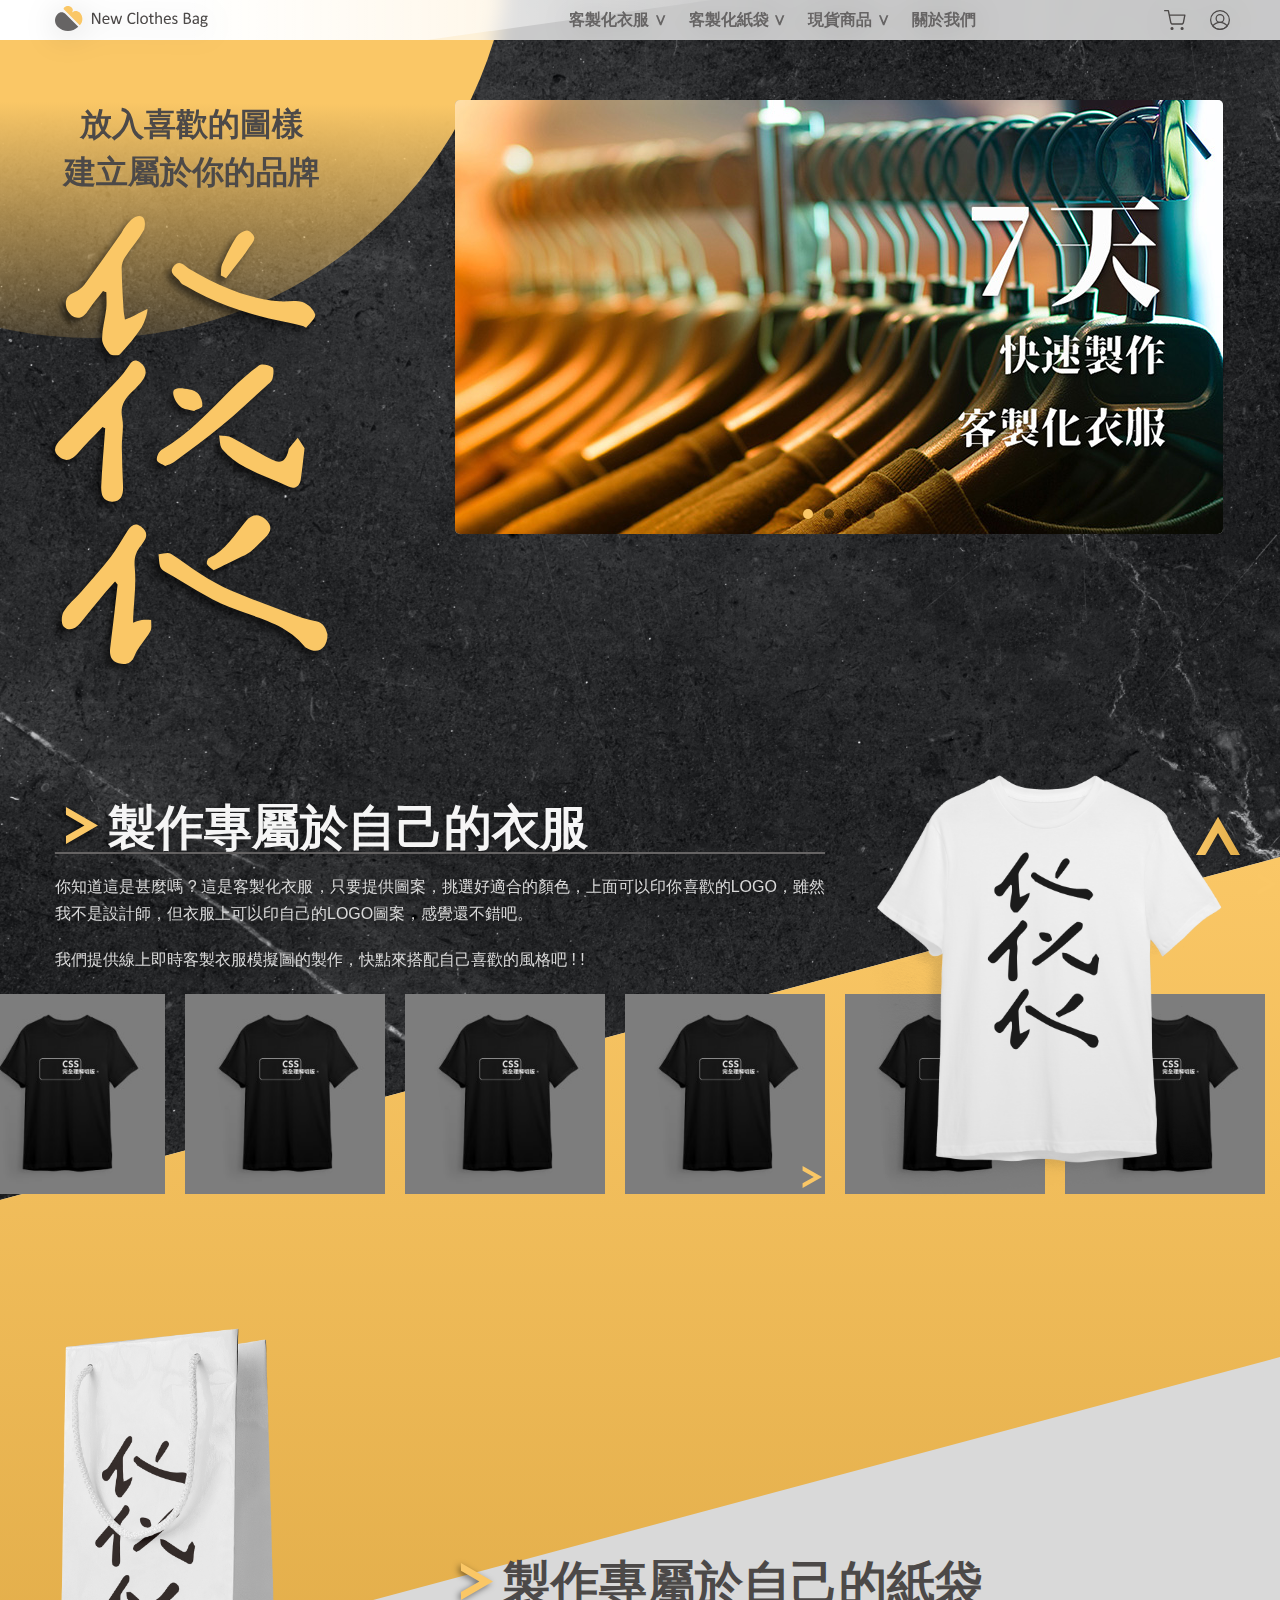
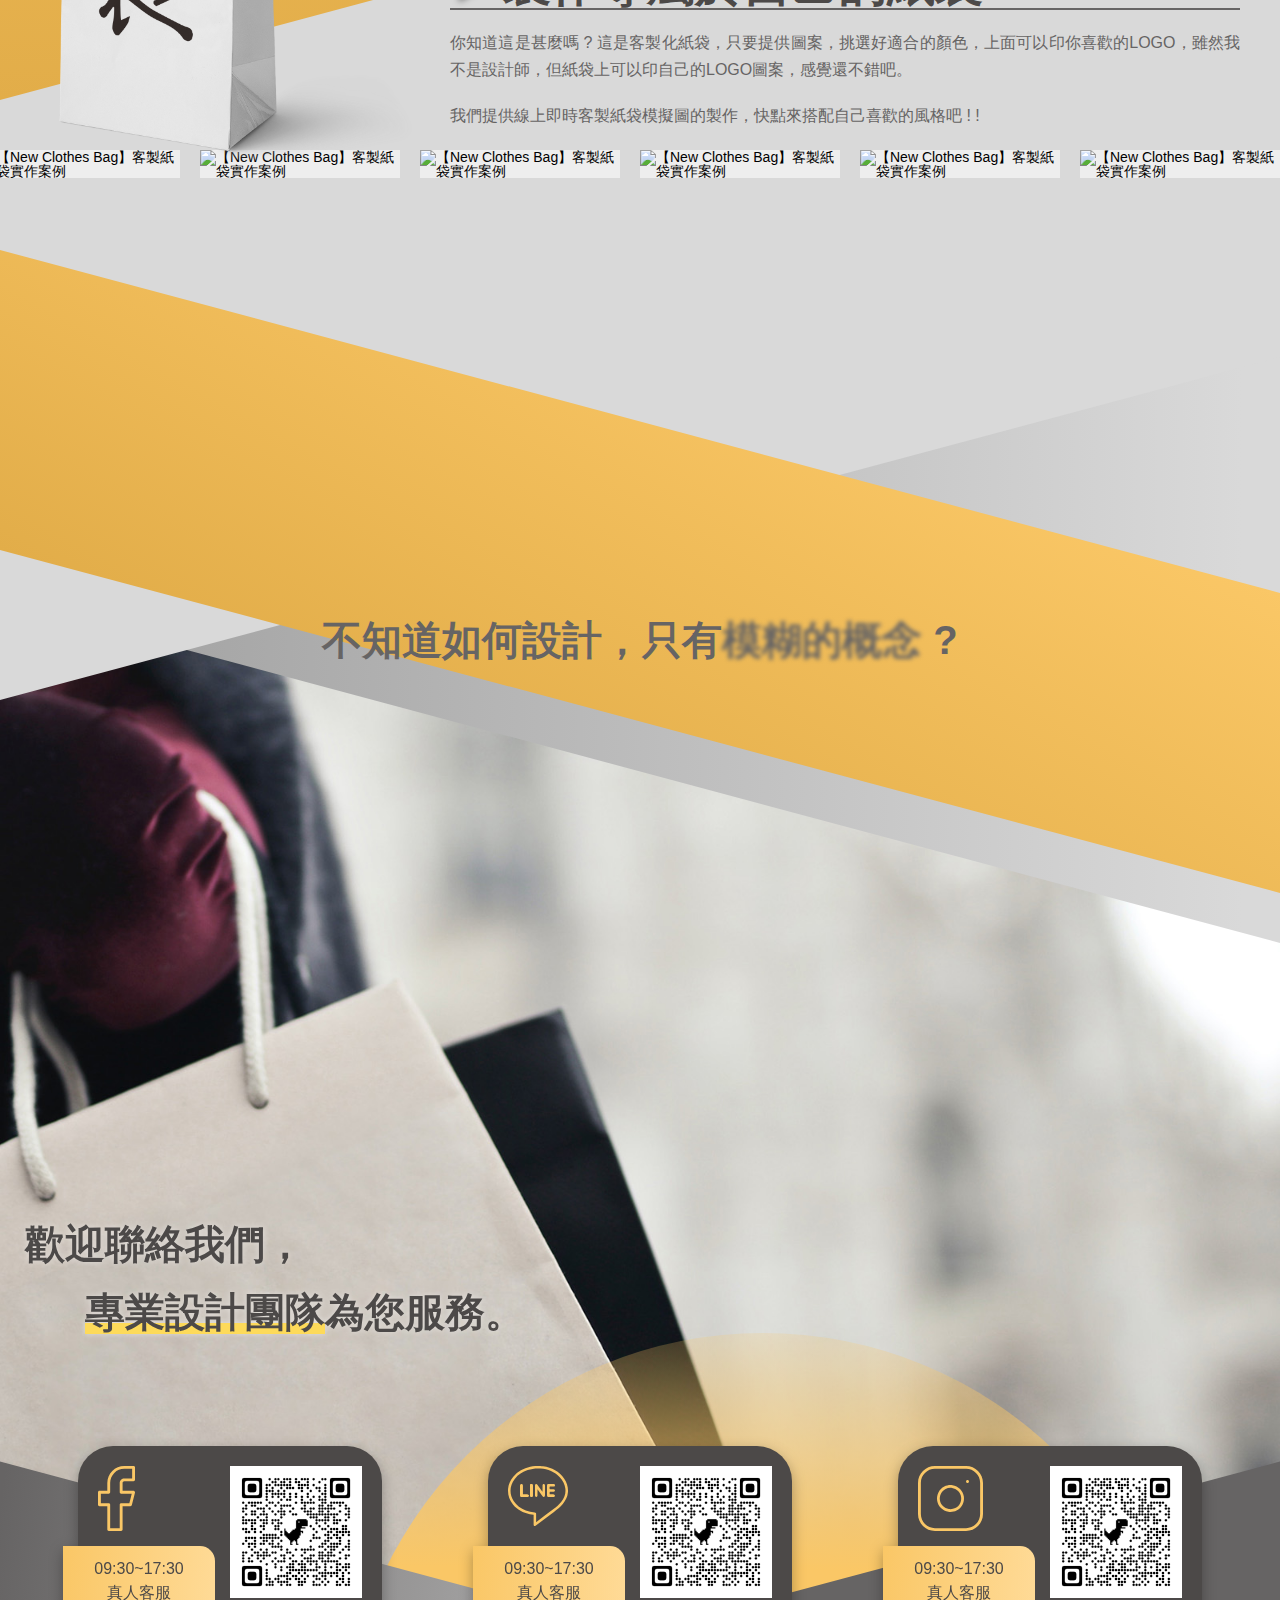
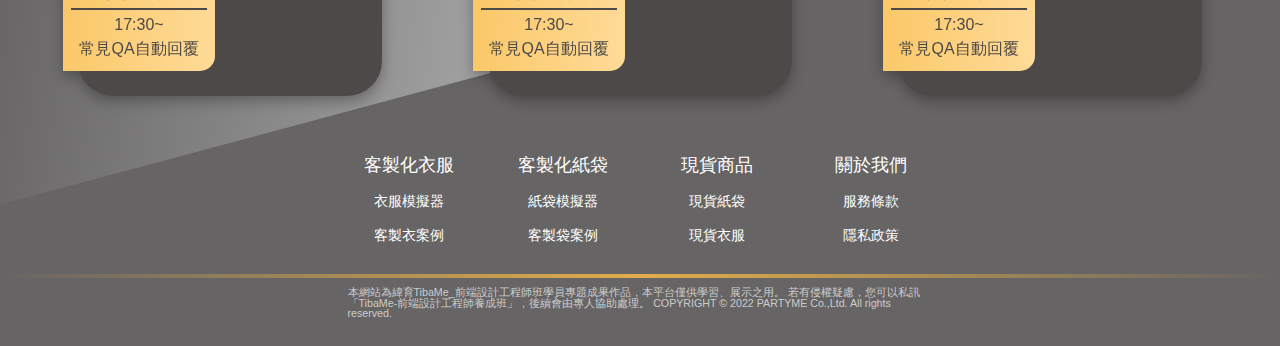
==== index.html @ 4c0fab9f "add" ====
<!DOCTYPE html>
<html lang="zh-Hant-TW">
<head>
    <meta charset="UTF-8">
    <meta http-equiv="X-UA-Compatible" content="IE=edge">
    <meta name="viewport" content="width=device-width, initial-scale=1.0">
    <link rel="stylesheet" href="reset.css">
    <link rel="stylesheet" href="grid.css">
    
    <link rel="stylesheet" href="header.css">
    <link rel="stylesheet" href="footer.css">

    <link rel="stylesheet" href="index.css">
    
    <title>新衣袋-New Clothes Bag</title>
    
</head>
<body>
    <header>
        <div class="header-backglass"></div>
        <input type="checkbox" name="" id="menu-switch">
        <div class="container header">
            <h1>
                <a href="./index.html">
                    <img src="./pic/header/New Clothes Bag-LOGO.svg" alt="【New Clothes Bag】logo">
                </a>
                <p>New Clothes Bag</p>
            </h1>
            
            <label for="menu-switch" class="hb">
                <span></span>
                <span></span>
                <span></span>
            </label>
            
            <nav class="main-nav">
                <ul class="menu">
                    <li>
                        <a href="./custom_clothing_emulator.html">客製化衣服 &or;</a>
                        <ul class="sub-menu">
                            <li><a href="./custom_clothing_emulator.html">衣服模擬器</a></li>
                            <li><a href="./custom_clothing_case.html">客製衣案例</a></li>
                        </ul>
                    </li>
                    <li>
                        <a href="./custom_bag_emulator.html">客製化紙袋 &or;</a>
                        <ul class="sub-menu">
                            <li><a href="./custom_bag_emulator.html">紙袋模擬器</a></li>
                            <li><a href="./custom_bag_case.html">客製袋案例</a></li>
                        </ul>
                    </li>
                    <li>
                        <a href="./Spot_bag.html">現貨商品 &or;</a>
                        <ul class="sub-menu">
                            <li><a href="./Spot_bag.html">現貨紙袋</a></li>
                            <li><a href="./Spot_clothing.html">現貨衣服</a></li>
                        </ul>
                    </li>
                    <li>
                        <a href="./about.html">關於我們</a>
                        <ul class="sub-menu">
                            <li><a href="./service.html">服務條款</a></li>
                            <li><a href="./privacy.html">隱私政策</a></li>
                        </ul>
                    </li>
                </ul>
                
            </nav>     
            <div class="menu-icon">
                <a href="">
                    <img src="pic/icon/icon_shopping.svg" alt="購物車">
                </a>
                <a href="">
                    <img src="pic/icon/icon_member.svg" alt="會員登入">
                </a>
            </div>
        </div> 
        
    </header>

    <section class="container">
        <div class="row slogans">
            <div class="slogan">
                <p>放入喜歡的圖樣</p>
                <p>建立屬於你的品牌</p>
                <div class="totem">
                    <img src="./pic/icon/totem.svg" alt="【New Clothes Bag】參考圖騰">
                </div>
            </div>
            <div class="banner">
                <ul class="slides">
                    <input type="radio" id="control-1" name="control" checked>
                    <input type="radio" id="control-2" name="control">
                    <input type="radio" id="control-3" name="control">
                    <input type="radio" id="control-4" name="control">
                    <li class="slide string"></li>
                    <li class="slide"></li>
                    <li class="slide"></li>
                    <li class="slide"></li>
                    <div class="control-visible">
                        <label for="control-1"></label>
                        <label for="control-2"></label>
                        <label for="control-3"></label>
                        <label for="control-4"></label>
                    </div>
                </ul>
            </div>
        </div>
    </section>
    <section class="container clothes">
        <div class="row">
            <div class="col-md-12 col-xl-8 clothes">
                <div class="clothes-block">
                    <div class="clothes-copywriting">
                        <a href="./custom_clothing_emulator.html" title="前往客製衣服模擬器">
                            <h2><img src="./pic/icon/link-R.svg" alt="【New Clothes Bag】客製衣服">製作專屬於自己的衣服</h2>
                        </a>
                        <span class="clothes-copywriting-span"></span>
                        <p>你知道這是甚麼嗎 ? 這是客製化衣服，只要提供圖案，挑選好適合的顏色，上面可以印你喜歡的LOGO，雖然我不是設計師，但衣服上可以印自己的LOGO圖案，感覺還不錯吧。</p>
                        <p>我們提供線上即時客製衣服模擬圖的製作，快點來搭配自己喜歡的風格吧 ! ! </p>
                    </div>
                        <div class="clothes-wrap col-md-8">
                            <div class="swiper mySwiper">
                                <div class="swiper-wrapper">
                                    <div class="swiper-slide">
                                        <a href="./custom_clothing_case_demo_01.html">
                                            <img src="./pic/home/clothes/clothes-250px-1.jpg" alt="【New Clothes Bag】客製衣服實作案例">
                                        </a>
                                    </div>
                                    <div class="swiper-slide">
                                        <img src="./pic/home/clothes/clothes-250px-1.jpg" alt="【New Clothes Bag】客製衣服實作案例">
                                    </div>
                                    <div class="swiper-slide">
                                        <img src="./pic/home/clothes/clothes-250px-1.jpg" alt="【New Clothes Bag】客製衣服實作案例">
                                    </div>
                                    <div class="swiper-slide">
                                        <img src="./pic/home/clothes/clothes-250px-1.jpg" alt="【New Clothes Bag】客製衣服實作案例">
                                    </div>
                                    <div class="swiper-slide">
                                        <img src="./pic/home/clothes/clothes-250px-1.jpg" alt="【New Clothes Bag】客製衣服實作案例">
                                    </div>
                                    <div class="swiper-slide">
                                        <img src="./pic/home/clothes/clothes-250px-1.jpg" alt="【New Clothes Bag】客製衣服實作案例">
                                    </div>
                                    <div class="swiper-slide">
                                        <img src="./pic/home/clothes/clothes-250px-1.jpg" alt="【New Clothes Bag】客製衣服實作案例">
                                    </div>
                                    <div class="swiper-slide">
                                        <img src="./pic/home/clothes/clothes-250px-1.jpg" alt="【New Clothes Bag】客製衣服實作案例">
                                    </div>
                                    <div class="swiper-slide">
                                        <img src="./pic/home/clothes/clothes-250px-1.jpg" alt="【New Clothes Bag】客製衣服實作案例">
                                    </div>
                                </div>
                                <div class="swiper-pagination"></div>
                                <div class="more">
                                    <img src="./pic/icon/link-R.svg" alt="看更多客製化衣服" title="看更多客製化衣服">
                                </div>
                            </div>
                        </div>
                        

                    </a>
                </div>
            </div>
            <div class="col-md-4 col-xl-4 clothes-pic">
                <a href="custom_clothing_case.html">
                    <img src="./pic/home/clothes/clothes-528px-0.png" alt="客製化衣服範例">
                </a>
                
            </div>
            
        </div>
    </section>

    <section class="container bag">
        <div class="row">
            <div class="col-md-12 col-xl-8 bag">
                <div class="bag-block">
                    <div class="bag-copywriting">
                        <a href="./custom_clothing_emulator" title="前往紙袋模擬器">
                            <h2><img src="./pic/icon/link-R.svg" alt="客製紙袋">製作專屬於自己的紙袋</h2>
                        </a>
                        <span class="bag-copywriting-span"></span>
                        <p>你知道這是甚麼嗎 ? 這是客製化紙袋，只要提供圖案，挑選好適合的顏色，上面可以印你喜歡的LOGO，雖然我不是設計師，但紙袋上可以印自己的LOGO圖案，感覺還不錯吧。</p>
                        <p>我們提供線上即時客製紙袋模擬圖的製作，快點來搭配自己喜歡的風格吧 ! ! </p>
                    </div>
                    <a href="./custom_clothing_case.html">
                        <div class="bags-wrap">
                            <div class="swiper mySwiper">
                                <div class="swiper-wrapper">
                                    <div class="swiper-slide">
                                        <img src="./pic/home/bags/bag-11.png" alt="【New Clothes Bag】客製紙袋實作案例">
                                    </div>
                                    <div class="swiper-slide">
                                        <img src="./pic/home/bags/bag-11.png" alt="【New Clothes Bag】客製紙袋實作案例">
                                    </div>
                                    <div class="swiper-slide">
                                        <img src="./pic/home/bags/bag-11.png" alt="【New Clothes Bag】客製紙袋實作案例">
                                    </div>
                                    <div class="swiper-slide">
                                        <img src="./pic/home/bags/bag-11.png" alt="【New Clothes Bag】客製紙袋實作案例">
                                    </div>
                                    <div class="swiper-slide">
                                        <img src="./pic/home/bags/bag-11.png" alt="【New Clothes Bag】客製紙袋實作案例">
                                    </div>
                                    <div class="swiper-slide">
                                        <img src="./pic/home/bags/bag-11.png" alt="【New Clothes Bag】客製紙袋實作案例">
                                    </div>
                                    <div class="swiper-slide">
                                        <img src="./pic/home/bags/bag-11.png" alt="【New Clothes Bag】客製紙袋實作案例">
                                    </div>
                                    <div class="swiper-slide">
                                        <img src="./pic/home/bags/bag-11.png" alt="【New Clothes Bag】客製紙袋實作案例">
                                    </div>
                                    <div class="swiper-slide">
                                        <img src="./pic/home/bags/bag-11.png" alt="【New Clothes Bag】客製紙袋實作案例">
                                    </div>
                                </div>
                                <div class="swiper-pagination"></div>
                                <div class="more">
                                    <img src="./pic/icon/link-R.svg" alt="看更多客製化紙袋" title="看更多客製化紙袋">
                                </div>
                            </div>  
                        </div>
                    </a>
                </div>
            </div>
            <div class="col-md-4 col-xl-4 clothes-pic">
                <a href="./custom_bag_case.html">
                    <img src="./pic/home/bags/bag-01.png" alt="客製化紙袋範例">
                </a>
                
            </div>
            
        </div>
    </section>




    <aside class="container contactUs">
        <div class="row guideSlogan1">
            <p class="">不知道如何設計，只有<span>模糊的概念</span> ?</p>
        </div>
        <div class="row guideSlogan2">
            <p>歡迎聯絡我們，</p>
            <p><span>專業設計團隊</span>為您服務。</p>
        </div>
        <div class="row row-cols-xl-3">
            <div class="col">
                <div class="contactUs-card">
                    <div>
                        <a class="item" href="#">
                            <div>
                                <img src="pic/icon/fb.svg" alt="fb">
                                <div class="contactUs-card-service">
                                    <p>09:30~17:30</p>
                                    <p>真人客服</p>
                                    <span></span>
                                    <p>17:30~</p>
                                    <p>常見QA自動回覆</p>
                                </div>
                            </div>
                            <div class="QR">
                                <img src="pic/QR/Rickroll-QR.png" alt="Rickroll">
                            </div>
                        </a>
                    </div>
                </div>
            </div>
            <div class="col">
                <div class="contactUs-card">
                    <div>
                        <a class="item" href="#">
                            <div >
                                <img src="pic/icon/line.svg" alt="line">
                                <div class="contactUs-card-service">
                                    <p>09:30~17:30</p>
                                    <p>真人客服</p>
                                    <span></span>
                                    <p>17:30~</p>
                                    <p>常見QA自動回覆</p>
                                </div>
                            </div>
                            <div class="QR">
                                <img src="./pic/QR/Rickroll-QR.png" alt="Rickroll">
                            </div>
                        </a>
                    </div>
                </div>
            </div>
            <div class="col">
                <div class="contactUs-card">
                    <div>
                        <a class="item" href="#">
                            <div >
                                <img src="pic/icon/ig.svg" alt="ig">
                                <div class="contactUs-card-service">
                                <p>09:30~17:30</p>
                                <p>真人客服</p>
                                <span></span>
                                <p>17:30~</p>
                                <p>常見QA自動回覆</p>
                                </div>
                            <div class="QR">
                                <img src="./pic/QR/Rickroll-QR.png" alt="Rickroll">
                            </div>
                        </a>
                    </div>
                </div>
            </div>
        </div>


    </aside>


  

    <div class="to-top"><a href="#"><img src="./pic/icon/up.svg" alt=""></a></div>

    <!-- 背景 -->
    <!-- 現階段用絕對定位，從最頂部定位下來，之後會用偽元素::after ::before，定位在物件上 -->

    <div>
        <div class="bc0">
            <div class="round"></div>   
        </div>  
        <div class="bc1"></div>
        <div class="bc2"></div>
        <div class="bc3"></div>
        <div class="bc4"></div>
        <div class="bc5"></div>
        <div class="bc6"></div>
    </div>


    <footer>
        <div class="container footer">
            <div class="row">
                <div class="col-xl-6">
                    <ul class="footer-wrap row">
                        <li class="col-xl-3">
                            <a href="./custom_clothing_emulator.html">客製化衣服</a>
                            <ul class="footer-item">
                                <li><a href="./custom_clothing_emulator.html">衣服模擬器</a></li>
                                <li><a href="./custom_clothing_case.html">客製衣案例</a></li>
                            </ul>
                        </li>
                        <li class="col-xl-3">
                            <a href="./custom_bag_emulator.html">客製化紙袋</a>
                            <ul class="footer-item">
                                <li><a href="./custom_bag_emulator.html">紙袋模擬器</a></li>
                                <li><a href="./custom_bag_case.html">客製袋案例</a></li>
                            </ul>
                        </li>
                        <li class="col-xl-3">
                            <a href="./spot_bag.html">現貨商品</a>
                            <ul class="footer-item">
                                <li><a href="./spot_bag.html">現貨紙袋</a></li>
                                <li><a href="./spot_clothing.html">現貨衣服</a></li>
                            </ul>
                        </li>
                        <li class="col-xl-3">
                            <a href="./about.html">關於我們</a>
                            <ul class="footer-item">
                                <li><a href="./service.html">服務條款</a></li>
                                <li><a href="./privacy.html">隱私政策</a></li>
                            </ul>
                        </li>
                    </ul>
                   
                <span></span>
                <p class="Disclaimer">
                本網站為緯育TibaMe_前端設計工程師班學員專題成果作品，本平台僅供學習、展示之用。
                若有侵權疑慮，您可以私訊「TibaMe-前端設計工程師養成班」，後續會由專人協助處理。
                COPYRIGHT © 2022 PARTYME Co.,Ltd. All rights reserved.
                </p>
            </div>
        </div> 
        <!-- <div class="footer-bc0"></div> -->
        <!-- <div class="footer-bc1"></div> -->
        
        </div>
        
    </footer>





    <!-- <script src="https://cdn.jsdelivr.net/npm/swiper/swiper-bundle.min.js"></script>

    <script>
        var swiper = new Swiper(".mySwiper", {
          slidesPerView: 4,
          spaceBetween: 30,
          pagination: {
            el: ".swiper-pagination",
            clickable: true,
          },
          navigation: {
            nextEl: ".swiper-button-next",
            prevEl: ".swiper-button-prev"
          }
        });
      </script> -->

</body>
</html>
---- grid.css ----
.container{
    max-width: 1200px;
    margin: 0 auto;
    padding-left: 15px;
    padding-right: 15px;

}
.row{
    display: flex;
    flex-wrap: wrap;
    margin-left: -15px;
    margin-right: -15px;
}
[class*='col-'],
.col{
    padding-left: 15px; 
    padding-right: 15px; 
    box-sizing: border-box;
}
.col-1{ width: 8.333333%; }
.col-2{ width: 16.666666%; }
.col-3{ width: 25%; }
.col-4{ width: 33.333333%; }
.col-5{ width: 41.666666%; }
.col-6{ width: 50%; }
.col-7{ width: 58.333333%; }
.col-8{ width: 66.666666%; }
.col-9{ width: 75%; }
.col-10{ width: 83.333333%; }
.col-11{ width: 91.666666%; }
.col-12{ width: 100%; }

@media screen and (min-width:768px){
    .col-md-1{ width: 8.333333%; }
    .col-md-2{ width: 16.666666%; }
    .col-md-3{ width: 25%; }
    .col-md-4{ width: 33.333333%; }
    .col-md-5{ width: 41.666666%; }
    .col-md-6{ width: 50%; }
    .col-md-7{ width: 58.333333%; }
    .col-md-8{ width: 66.666666%; }
    .col-md-9{ width: 75%; }
    .col-md-10{ width: 83.333333%; }
    .col-md-11{ width: 91.666666%; }
    .col-md-12{ width: 100%; }
}
@media screen and (min-width:1024px){
    .col-lg-1{ width: 8.333333%; }
    .col-lg-2{ width: 16.666666%; }
    .col-lg-3{ width: 25%; }
    .col-lg-4{ width: 33.333333%; }
    .col-lg-5{ width: 41.666666%; }
    .col-lg-6{ width: 50%; }
    .col-lg-7{ width: 58.333333%; }
    .col-lg-8{ width: 66.666666%; }
    .col-lg-9{ width: 75%; }
    .col-lg-10{ width: 83.333333%; }
    .col-lg-11{ width: 91.666666%; }
    .col-lg-12{ width: 100%; }
}
@media screen and (min-width:1200px){
    .col-xl-1{ width: 8.333333%; }
    .col-xl-2{ width: 16.666666%; }
    .col-xl-3{ width: 25%; }
    .col-xl-4{ width: 33.333333%; }
    .col-xl-5{ width: 41.666666%; }
    .col-xl-6{ width: 50%; }
    .col-xl-7{ width: 58.333333%; }
    .col-xl-8{ width: 66.666666%; }
    .col-xl-9{ width: 75%; }
    .col-xl-10{ width: 83.333333%; }
    .col-xl-11{ width: 91.666666%; }
    .col-xl-12{ width: 100%; }
}
/* ====================== */
.row-cols-1 .col{ width: 100%;}
.row-cols-2 .col{ width: 50%;}
.row-cols-3 .col{ width: 33.333333%;}
.row-cols-4 .col{ width: 25%;}
.row-cols-5 .col{ width: 20%;}
.row-cols-6 .col{ width: 16.666666%;}

@media screen and (min-width:768px){
    .row-cols-md-1 .col{ width: 100%;}
    .row-cols-md-2 .col{ width: 50%;}
    .row-cols-md-3 .col{ width: 33.333333%;}
    .row-cols-md-4 .col{ width: 25%;}
    .row-cols-md-5 .col{ width: 20%;}
    .row-cols-md-6 .col{ width: 16.666666%;}
}

@media screen and (min-width:1024px){
    .row-cols-lg-1 .col{ width: 100%;}
    .row-cols-lg-2 .col{ width: 50%;}
    .row-cols-lg-3 .col{ width: 33.333333%;}
    .row-cols-lg-4 .col{ width: 25%;}
    .row-cols-lg-5 .col{ width: 20%;}
    .row-cols-lg-6 .col{ width: 16.666666%;}
}

@media screen and (min-width:1200px){
    .row-cols-xl-1 .col{ width: 100%;}
    .row-cols-xl-2 .col{ width: 50%;}
    .row-cols-xl-3 .col{ width: 33.333333%;}
    .row-cols-xl-4 .col{ width: 25%;}
    .row-cols-xl-5 .col{ width: 20%;}
    .row-cols-xl-6 .col{ width: 16.666666%;}
}
---- header.css ----
#menu-switch{
    display: none;
}



header{
    width: 100%;
    height: 40px;
    top: 0;    
    position: fixed;
    /* filter:drop-shadow(0px 5px 7px rgba(0,0,0,.3)); */
    backdrop-filter: blur(10px);
    z-index: 1000;
    
}
header .container{

    display: flex;
    justify-content: space-between;
    align-self: center;
    align-items: center;
}




.header{
    filter: drop-shadow(0px 4px 15px rgba(0,0,0,.17));
}


/* -backglass的背景毛玻璃色塊 */
.header-backglass{
    width: 100%;
    height: 40px;
    top: 0;
    background-color:rgba(255,255,255, .75);
    position: fixed;
    overflow: hidden;
    /* z-index: -1; */
}

.header-backglass::after{
    content:"";
    width: 100%;
    height: 120px;
    top:calc(-50%) ;
    left:calc(0%) ;
    color: #000;
    background:
    linear-gradient(90deg, #FFFFFF 15%, #FFFFFF00 60%);
    background-size:left;
    /* backdrop-filter: blur(10px); */
    transform:skewY(-8deg)    translateX(0%)translateY(0%);
    transform-origin: left;
    position: absolute  ;
    /* z-index: -1; */
}




/* LOGO */
h1 a{
    padding-left: 15px;
    padding-right: 15px;
    margin: auto;
    vertical-align: top;
    
    /* z-index: 50; */
}
/* 選單超連結 */                                                



.main-nav .menu{
    display: flex;
    justify-content: center;
}

.main-nav .menu a{
    display: block;
    padding: 11px;
    color: rgba(102, 100, 100, 1);
    font-size: 16px;
    font-weight: 600;
    text-decoration:none;
    z-index: 50;
}

.main-nav .menu > li{
    position: relative;
}

.main-nav .sub-menu{
    width: 100%;
    display: none;
    position: absolute;
    background:#ffffff;
    top: 100%;
    z-index: 1000;
}

.main-nav .menu li:hover > a{
    background-color: #FAC766;
}

.main-nav li:hover > .sub-menu{
    display: block;
}

.main-nav li:hover > .sub-menu a:hover{
    background-color: #ffe1aa;
}

.menu-icon img{
    height: 40px;
    padding: 10px;
    box-sizing: border-box;
    vertical-align: middle;
    /* z-index: 50; */
}


@media screen and (max-width:767px) {
    .hb{
        width: 40px;
        height: 40px;
        margin-right:40px ;
        display: flex;
        justify-content: space-evenly;
        align-items: center;
        position: relative;
        z-index: 10;
        order: -1;
    }
    .hb:hover{
        cursor: pointer;
    }

    .hb span {
        display: block;
        width: 36px;
        height: 2px;
        margin: 8px auto 0;
        background-color: #4C4948;
        position: absolute;
        top: 7px;
        left: 0;
        right: 0;
        opacity: 1;
        margin: auto;
        transform: rotate(0deg);
        transition: transform .3s 0s, top .3s .3s;
    
    }
    .main-nav {
        display: block;
        position: absolute;
        background-color: #ffe1aa;
        width: 100%;
        left: -200%;
        top: 100%;
        opacity: 0;
        transition: opacity .7s 0s left 0s 1s;
    }
    .menu{
        display: block;
    }


    .hb span:nth-child(1) {
        top: 7px;
        transition: transform .3s 0s, top .3s .3s;
    }
    .hb span:nth-child(2) {
        top: 0;
        bottom: 0;
        opacity: 1;
        transition: opacity .6s .3s;
    }
    .hb span:nth-child(3) {
        top: 31px;
        transition: transform .3s 0s, top .3s .3s;
    }
    
    .main-nav a {
        /* display: block; */
    }
    #menu-switch:checked + .header .main-nav {
        display: block;
        left: 0;
        opacity: 1;
        transition: opacity .6s left .6s;
    } 
    #menu-switch:checked + .header .hb span:nth-child(1){
        top: 19px;
        transform: rotate(45deg);
        transition: top .3s 0s, transform .3s .3s;
    }
    #menu-switch:checked + .header .hb span:nth-child(2){
        opacity: 0;
        transition: opacity .3s;
    }
    #menu-switch:checked + .header .hb span:nth-child(3){
        top: 19px;
        transform: rotate(-45deg);
        transition: top .3s 0s, transform .3s .3s;
    }
}

@media screen and (min-width:768px) {

}
@media screen and (min-width:1024px) {

}
@media screen and (min-width:1200px) {
    .slogan{
        padding:0 30px;
        filter:drop-shadow(0px 0px 0px rgba(0,0,0,0));
    }
    .slogan p{
        color:rgb(76, 73,72);
        display: block;
    }
    .slogan .totem{
        display: flex;
        padding: 20px 0;
        filter:drop-shadow(-5px 5px 3px rgba(0,0,0,.5));
    }

    .banner{
        width: 800px;
    }
}
---- footer.css ----
footer{
    height: 1200px;
    position: relative;
    overflow: hidden;
    margin-top:-1150px ;
}
.footer{
    width: 100%;
    height: auto;
    position: relative;
    bottom: 0;
    /* left: 0; */

    z-index: 39;
}

.footer span{
    display: block;
    width: 100VW;
    height: 4px;
    left: 50%;
    
    margin: 10px 0;
    background:
    radial-gradient(circle at center,#E2AD49,rgba(226, 173, 73, 0));
    position: absolute;
    transform:translateX(-50%) translateY(50%);

}

.Disclaimer{
    font-size: 8pt;
    color: #ccc;
    padding-top: 25px;
}
/* .Disclaimer::before{
    content: "";
    top: 50%;
    left: 50%;
    position: absolute;

    width: 100vw;
    height: 600px;
    top: 50%;
    bottom: -50%;
    position: absolute;
    transform:translateX(-50%) translateY(50%);
    background: #666464;
    z-index: -1;
} */

.Disclaimer::after{
    content: "";
    top: 50%;
    left: 50%;
    position: absolute;

    width: 100vw;
    height: 600px;
    top: 50%;
    bottom: -50%;
    position: absolute;
    transform:translateX(-50%) translateY(50%)
    skewY(-15deg);
    background: #666464;
    z-index: -1;
}
.footer::before{
    content: "";
    top: 50%;
    left: 60%;
    
    position: absolute;

    width: 840px;
    height: 840px;
    /* top: 50%; */
    
    position: absolute;
    transform:translateX(-50%) translateY(0%) rotate(-180deg);
    border-radius: 800%;
    background: linear-gradient(180.39deg, #FAC766 71.77%, rgba(250, 199, 102, 0) 106.36%);
    z-index: -1;
}
.Disclaimer::before{
    content: "";
    top: 50%;
    left: 50%;
    position: absolute;
    width: 100vw;
    height: 600px;
    top: 50%;
    bottom: -50%;
    position: absolute;
    transform:translateX(-50%) translateY(50%)
    skewY(15deg);
    background:linear-gradient(277.54deg, #D9D9D9 31.14%, #666464 99.59%);
    z-index: -1;
}
.footer-bc1{
    
    width: 100%;
    height: 600px;
    bottom: 0;
    position: absolute;
    transform:skewY(-15deg);
    background-color: #666464;
    z-index: 1;
  
}
.footer .row{
    justify-content: center;
    align-items: flex-end;
}
.footer-wrap{
    margin-top: 1000px;
    display: flex;
    z-index: 10;
}


.footer-item{
    margin-top: 10px;
    
}

.footer li{
    
    padding: 10px 0px;
    font-size: 14px;
}
.footer-wrap > li{
    font-size: 18px;
    /* line-height: 1.9; */
    text-align: center;
}


.footer-wrap li a{
    color: #fff;
}
---- index.css ----
/* 
z-index規範
背景1-29
內容30以上
hearder1000~

*/
/* swiper修改 */

:root{
    --swiper-theme-color:#FAC766
}



/* 共通設定 */
body{
    font-family:sans-serif, arial,"Microsoft JhengHei","微軟正黑體",sans-serif;
}

h2{
    font-size: 36pt;
}
a{
    text-decoration:none;
}

/* a[href="#"]{
    border:  2px solid #f0f;
} */
h1 p{
    display: none;
}

a:link { color: #FAC766; }
a:visted { color: #ff8849 ; }

.overflow-h{overflow: hidden;}
.text-align-c{text-align: center;}

::selection {
    background: #FF612F;
    color: #fff;
    }
    ::-moz-selection {
    background: #FF612F;
    color: #fff;
    }
    img::selection {
    background: transparent;
    }
    img::-moz-selection {
    background: transparent;
    }



/* 內頁開始 */





.slogans{
    padding-top: 100px;
    justify-content: space-between;
}
.slogan{
    z-index: 35;
    padding:5px 5em;
    text-align: center;
}

.slogan p{
    font-size: 24pt;
    line-height: 36pt;
    font-weight: bold;
    color:#FAC766;
}
.slogan .totem{
    display: none;
    padding: 20px 0;
    filter:drop-shadow(-5px 5px 3px rgba(0,0,0,.5));
}


/* banner輪播圖 */

.banner{
    /* width: 90%; */
    max-width: 800px;
    justify-content: center;

    z-index: 31;
}

.banner ul.slides{
    position: relative;
    max-width: 768px;
    /* width: 100%; */
    height: 434px;
    list-style: none;
    /* margin: 0; */
    padding: 0;
    background-color: #aaa;
    overflow: hidden;
    border-radius: 5px;
}

.banner li.slide{
    max-width: 800px;
    width: 100%;
    margin: 0;
    padding: 0;
    width: inherit;
    height: inherit;
    position:absolute;
    top: 0;
    right: 0;
    display: flex;
    justify-content: center;
    align-items: center;
    transition: .5s transform ease-in-out;
}

.banner .slide:nth-of-type(1){
    background: url(./pic/banner/banner-1.jpg);
    max-width:800px;
    background-position: right;
    width: 100%;
}
.banner .slide:nth-of-type(2){
    background: url(./pic/banner/banner-2.jpg);
    max-width:800px;
    background-position: center;
    width: 100%;
    left: 100%;
}
.banner .slide:nth-of-type(3){
    background: url(./pic/banner/banner-1.jpg);
    max-width:800px;
    background-position: right;
    width: 100%;
    left: 200%;
}
.banner .slide:nth-of-type(4){
    background: url(./pic/banner/banner-2.jpg);
    max-width:800px;
    background-position: center;
    width: 100%;
    left: 300%;
}

.banner input[type="radio"]{
    position: relative;
    z-index: 100;
    display: none;
}

.banner .control-visible{
position: absolute;
width: 100%;
bottom: 12px;
text-align: center;
}

.banner .control-visible label{
display: inline-block;
width: 10px;
height: 10px;
background-color: #00000080;
border-radius: 50%;
margin: 0 3px;
}


.slides input[type="radio"]:nth-of-type(1):checked ~.control-visible label:nth-of-type(1){
    background-color: #FAC766;
}
.slides input[type="radio"]:nth-of-type(2):checked ~.control-visible label:nth-of-type(2){
    background-color: #FAC766;
}
.slides input[type="radio"]:nth-of-type(3):checked ~.control-visible label:nth-of-type(3){
    background-color: #FAC766;
}
.slides input[type="radio"]:nth-of-type(4):checked ~.control-visible label:nth-of-type(4){
    background-color: #FAC766;
}


.slides input[type="radio"]:nth-of-type(1):checked ~ .slide{
    transform: translateX(0%);
}

.slides input[type="radio"]:nth-of-type(2):checked ~ .slide{
    transform: translateX(-100%);
}

.slides input[type="radio"]:nth-of-type(3):checked ~ .slide{
    transform: translateX(-200%);
}

.slides input[type="radio"]:nth-of-type(4):checked ~ .slide{
    transform: translateX(-300%);
}

/* 客製化衣服 */
.clothes{
    z-index: 32;
    margin-top: 40px;
    margin-bottom: 40px;

    box-sizing: border-box;
}
.clothes-block{
    /* display: flex;
    flex-direction: row-reverse;
    align-items: center; */
    align-self: center;
    margin: 40px 0;
    overflow: visible;
    position: relative;
}
.clothes-copywriting h2{
    display: inline;
    margin: 20px 0;
    font-size: 36pt;
    color: #F5F5F5;
    text-decoration:none;
    filter:drop-shadow(-2px 2px 3px #00000050);
}
.clothes-copywriting h2 > img{
    transition: .5s ease;    
}
.clothes-copywriting:hover h2 > img{
    translate: 10px;

    
}

.clothes-copywriting img{
    margin: 0 10px;
    filter:drop-shadow(-2px 2px 3px rgba(0,0,0,.5));
}

.clothes-copywriting-span{
    display: block;
    width: 100%;
    height: 2px;
    /* margin: 20px; */
    background-color: #666464;
}
.clothes-copywriting p{
    margin: 20px 0;
    font-size: 12pt;
    line-height: 20pt;
    text-align: justify;
    color: #D9D9D9;
    filter:drop-shadow(-2px 2px 3px #00000050);
}
.clothes-pic{
    z-index: 32;
    
}
.clothes-pic img{
    width: 100%;
    transition: 1.5s ease-in-out; 
}

.clothes-pic img:hover{
    transform:scale(1.2);
}

/* 實做案例 */


.clothes-wrap{
    width: 100%;
    height: 100%;
    padding: 0;
    display: flex;
    z-index: 50;
}
.clothes-wrap .swiper {
    width: 1200px;
    height: 200px;
    right: 0;
    position: relative;
    overflow: visible;

}
.swiper-wrapper{
    width:1980px;
    display: flex;
    right: -10px;
    flex-direction: row-reverse;
    position: absolute;

}

.swiper-slide {
    width: 200px;
    margin: 0 10px;
    
    transform: translateX(440px);
}
.swiper-slide img {
    background-color: #eee;
    display: block;
    width: 100%;
    height: 100%;
    object-fit: cover;
}

.more{
    position: absolute;
    bottom: 3px;
    right:3px;

    z-index: 30;
}
.more img{
    width: 20px;
}


/* 客製化紙袋 */
.bag{
    z-index: 32;
}
.bag .row{
    display: flex;
    flex-direction: row-reverse;
    align-items: flex-end;
}
.bag-block{
    margin: 40px 0;
    overflow: visible;

}

.bag-copywriting h2{
    display: inline;
    margin: 20px 0;
    font-size: 36pt;
    color: #4C4948;
    text-decoration:none;

}
.bag-copywriting h2 > img{
    transition: .5s ease;    
}
.bag-copywriting:hover h2 > img{
    translate: 10px;

    
}

.bag-copywriting img{
    margin: 0 10px;
    filter:drop-shadow(-2px 2px 3px rgba(0,0,0,.5));
}

.bag-copywriting-span{
    display: block;
    width: 100%;
    height: 2px;
    /* margin: 20px; */
    background-color: #666464;
}
.bag-copywriting p{
    margin: 20px 0;
    font-size: 12pt;
    line-height: 20pt;
    text-align: justify;
    color: #666464;

}
.bags-pic{
    z-index: 32;
    
}
.bags-pic img{
    width: 100%;
    transition: 1.5s ease-in-out; 
}

.bags-pic img:hover{
    transform:scale(1.2);
}

/* 紙袋實做案例 */
.bags-wrap{
    width: 100%;
    height:auto;
    /* background: #eee; */
    /* font-family: Helvetica Neue, Helvetica, Arial, sans-serif; */
    font-size: 14px;
    color: #000;
    margin: 0;
    padding: 0;
    
    z-index: 50;
}



/* 模糊的概念 */


.guideSlogan1{
    margin-top: 450px;
    margin-bottom: 250px;
    justify-content: center;
}
.guideSlogan1 p{
    font-weight: 600;
    text-align: center;
    font-size: 30pt;
    color: #666464;
    position: relative;
    /* overflow: hidden; */
    z-index: 35;
    box-sizing: border-box;
}

.guideSlogan1 p span{
    filter: blur(2px);
    transition: 0.5s;
}
.guideSlogan1 p span:hover{
    filter: blur(0px);
}


.guideSlogan2{
    display: block;
    /* margin: 500px auto 0; */
    margin-top: 550px;
    margin-bottom: 100px;
}
.guideSlogan2 p,.guideSlogan3 p{
    
    line-height: 1.7em;
    text-align: left;
    font-weight: 600;
    font-size: 30pt;
    color: #4C4948;
    filter:drop-shadow(0px 0px 3px rgba(255,255,255,.5));
    position: relative;
    /* overflow: hidden; */
    z-index: 35;
    box-sizing: border-box;
    
}
.guideSlogan2 p + p{
    text-indent: 1.5em;
}
.guideSlogan2 p span{
    background: linear-gradient(180deg,transparent 75%,#fdda5a 0);  
}

/* .guideSlogan1::after{

   content: "";
   top: 50%;
   left: 50%;
   position: absolute;
   
   width: 100vw;
   height: 300px;
   background: linear-gradient(15deg, #E2AD49 0%, #FAC766 100%);
   transform-origin:center;
   transform:;
   transform: translateX(-50%) translateY(-50%) skewY(15deg);

   z-index: -1;

} */

.guideSlogan3{

    margin-top: 350px;
    margin-bottom: 100px;
}


.contactUs{
    z-index: 50;
}
.contactUs-card{
    width: 80%;
    left: 10%;
    height: 250px;
    padding: 20px 20px;
    margin-bottom: 200px;
    box-sizing: border-box;

    background: #4C4948;
    border-radius: 35px;
    filter:drop-shadow(0px 5px 7px rgba(0,0,0,.3));
    display: flex;
    justify-content: center;
    
    position: relative;
    z-index: 50;
}
.contactUs-card .item{
    display: flex;
    flex-direction: row;
    justify-content: space-between;
    align-items: flex-start;
}
.contactUs-card .QR{
    width: 50%;
}
.contactUs-card .QR img{
    width: 100%;
}
.contactUs-card-service{
    position: absolute;
    width: 50%;
    height: 50%;
    background: linear-gradient(94.42deg, #FAC766 0%, #FFDB98 100%);
    left: -15px;
    top: 40%;
    border-radius:0px 15px 15px 0px;

    z-index: 50;
    display: flex;
    flex-direction: column;
    justify-content: center;
    align-items: center;

}
.contactUs-card-service p{
    color: #4C4948;
    text-align: center;
    line-height: 1.5;
}
.contactUs-card-service span{
    display: block;
    width: 90%;
    height: 2px;
    margin: 3px;
    /* border: 2px solid #000; */
    background-color: #4C4948;
    z-index: 50;
}


.to-top{
    position: fixed;
    right: 40px;
    bottom: 40px;
    filter:drop-shadow(-2px 2px 3px #00000050);


    z-index: 999;
}

.bc{
    position: absolute;
    top: 0;
    width: 100%;
    height: 100px;
    overflow: hidden;
}

.bc0,.bc0-1,.bc0-2{
    position: absolute;
    top: 0;
    width: 100%;
    height: 1500px;
    background:no-repeat url(pic/back-img/back-img01.jpg),
    linear-gradient(0deg, #666464 0%, #4C4948 100%);
    background-size: cover;
    /* clip-path: polygon(0 0, 100% 0, 100% 0%, 0% 100%); */
    z-index: 1;
}
.bc0-1{
    background:no-repeat url(pic/back-img/back-img01-1.jpg),
    linear-gradient(0deg, #666464 0%, #4C4948 100%);
    
    overflow: hidden;
}
.bc0-2{
    overflow: hidden;
    background:
    linear-gradient(0deg, #666464 0%, #4C4948 100%);
}

.round{
    position: absolute;
    width: 840px;
    height: 840px;
    right: 60%;
    top: -502px;
    border-radius: 50%;
    background: linear-gradient(180.39deg, #FAC766 71.77%, rgba(250, 199, 102, 0) 106.36%);
    z-index: 1;
}
.round-1{
    position: absolute;
    width: 840px;
    height: 840px;
    left: 60%;
    top: -502px;
    border-radius: 50%;
    background: linear-gradient(180.39deg, #FAC766 71.77%, rgba(250, 199, 102, 0) 106.36%);
    z-index: 1;
}

.bc1,.bc1-1,.bc1-2{
    width: 100%;
    height: 500px;
    top: 1200px;
    background: linear-gradient(15deg, #E2AD49 0%, #FAC766 100%);
    transform-origin:left;
    transform:skewY(-15deg);
    position: absolute;

    z-index: 4;
}


.bc1-1{
    top: 900px;
    transform:skewY(15deg);
    transform-origin:right;
}

.bc1-2{
    top: 1000px;
    height: 400px;
    background: linear-gradient(15deg, #FFDB98 0%, #FAC766 100%);
    transform:skewY(15deg);
    transform-origin:right;
}


.bc2,.bc2-1{
    width: 100%;
    height: 1100px;
    top: 1200px;
    background-color: #D9D9D9;
    transform-origin:left;
    transform:skewY(-15deg);
    position: absolute;

    z-index: 3;
}
.bc2-1{
    top: 900px;
    height: 800px;
}

.bc3{
    width: 100%;
    height: 300px;
    top: 1850px;
    background: linear-gradient(15deg, #E2AD49 0%, #FAC766 100%);
    transform-origin:left;
    transform:skewY(15deg);
    position: absolute;

    z-index: 4;
}


.bc4,.bc4-1{
    width: 100%;
    height: 750px;
    top: 1450px;
    background: linear-gradient(270deg, #D9D9D9 2.94%, #9d9d9d 100%);
    transform-origin:left;
    transform:skewY(15deg);
    position: absolute;

    z-index: 2;
}
.bc4-1{
    top: 600px;
}

.bc5{
    width: 100%;
    height: 1000px;
    bottom: -1500px;
    background:#D9D9D9;
    position: absolute;

    z-index: 1;
}



.bc6,.bc6-1,.bc6-2{
    width: 100%;
    height: 1200px;
    bottom: -2500px;
    background:no-repeat url(pic/back-img/back-img02.jpg) ;
    background-size: cover;
    background-position: left bottom;
    position: absolute;

    z-index: 1;
    
}
.bc6-1{
    top: 900px;
    height: 2000px;
    bottom: auto;
    background:no-repeat url(pic/back-img/back-img03.jpg) ;
    background-position: center top;
}
.bc6-2{
    top: 1230px;
    width: 100%;
    bottom: auto;
    background:url(pic/back-img/back-img04.jpg);
    background-size: cover;
    background-position: center top;
}



/* ------顏色 */

input[name="color"] + span{
    display: inline-block;
    width: 30px;
    height: 30px;
    margin: 5px;
    border-radius: 4px;
    background: #000;
    outline: 3px solid ;
    outline-offset: -3px;
    cursor: pointer;
}

#color1{
    background: #4C4948;
    outline: 3px solid #4C4948;
}
#color2{
    background: #FFFFFF;
    /* border: 3px solid #FFB800 ; */
    outline: 3px solid #FFB800;
    outline-offset: -3px;
}
#color3{
    background: #E20000;
    outline: 3px solid #E20000;
}
#color4{
    background: #4428B4;
    outline: 3px solid #4428B4;
}
#color5{
    background: #FFB800;
    outline: 3px solid #FFB800;
}
#color6{
    background: #299fff;
    outline: 3px solid #299fff;
}
#color7{
    background: #9e9e9e;
    outline: 3px solid #9e9e9e;
}
#color8{
    background: #ff9114;
    outline: 3px solid #ff9114;
}
#color9{
    background: #fcee50;
    outline: 3px solid #fcee50;
}
#color10{
    background: #006A37;
    outline: 3px solid #006A37;
}


.color{
    position: relative;
    z-index: 50;
}



.clothing_case{
    padding-top: 100px;
    position: relative;
    z-index: 50;
}


/* @keyframes AppearUp{
    0% {
        opacity: 0;
        transform: perspective(600px) rotateX(0deg);
        transform-origin: center top;
        -webkit-animation-timing-function: cubic-bezier(0, 0.59, 0.375, 1);
        animation-timing-function: cubic-bezier(0, 0.59, 0.375, 1);
    }
    50% {
        transform: perspective(600px) rotateX(-10deg);
        transform-origin: center top;
        -webkit-animation-timing-function: ease-in;
        animation-timing-function: ease-in;
    }
    100% {
        opacity: 1;
        transform: perspective(600px) rotateX(0deg);
        transform-origin: center top;
        -webkit-animation-timing-function: ease-out;
        animation-timing-function: ease-out;
    }
} */

@media screen and (max-width:767px) {
    .slogan{
        text-align: center;
    }

}

@media screen and (min-width:768px) {


    .slogan{
        /* display: inline-block; */
        text-align: center;
        filter:drop-shadow(-5px 5px 3px rgba(0,0,0,.5));
    }
    p.slogan{
        display: inline-block;
        color: #FAC766;

    }
}

@media screen and (min-width:1024px) {
    .slogan .totem{
        
        padding: 20px 0;
        filter:drop-shadow(-5px 5px 3px rgba(0,0,0,.5));
    }
}

@media screen and (min-width:1200px) {
    .slogan{
        padding:0 30px;
        filter:drop-shadow(0px 0px 0px rgba(0,0,0,0));
    }
    .slogan p{
        color:rgb(76, 73,72);
        display: block;
    }
    .slogan .totem{
        display: flex;
        padding: 20px 0;
        filter:drop-shadow(-5px 5px 3px rgba(0,0,0,.5));
    }
}
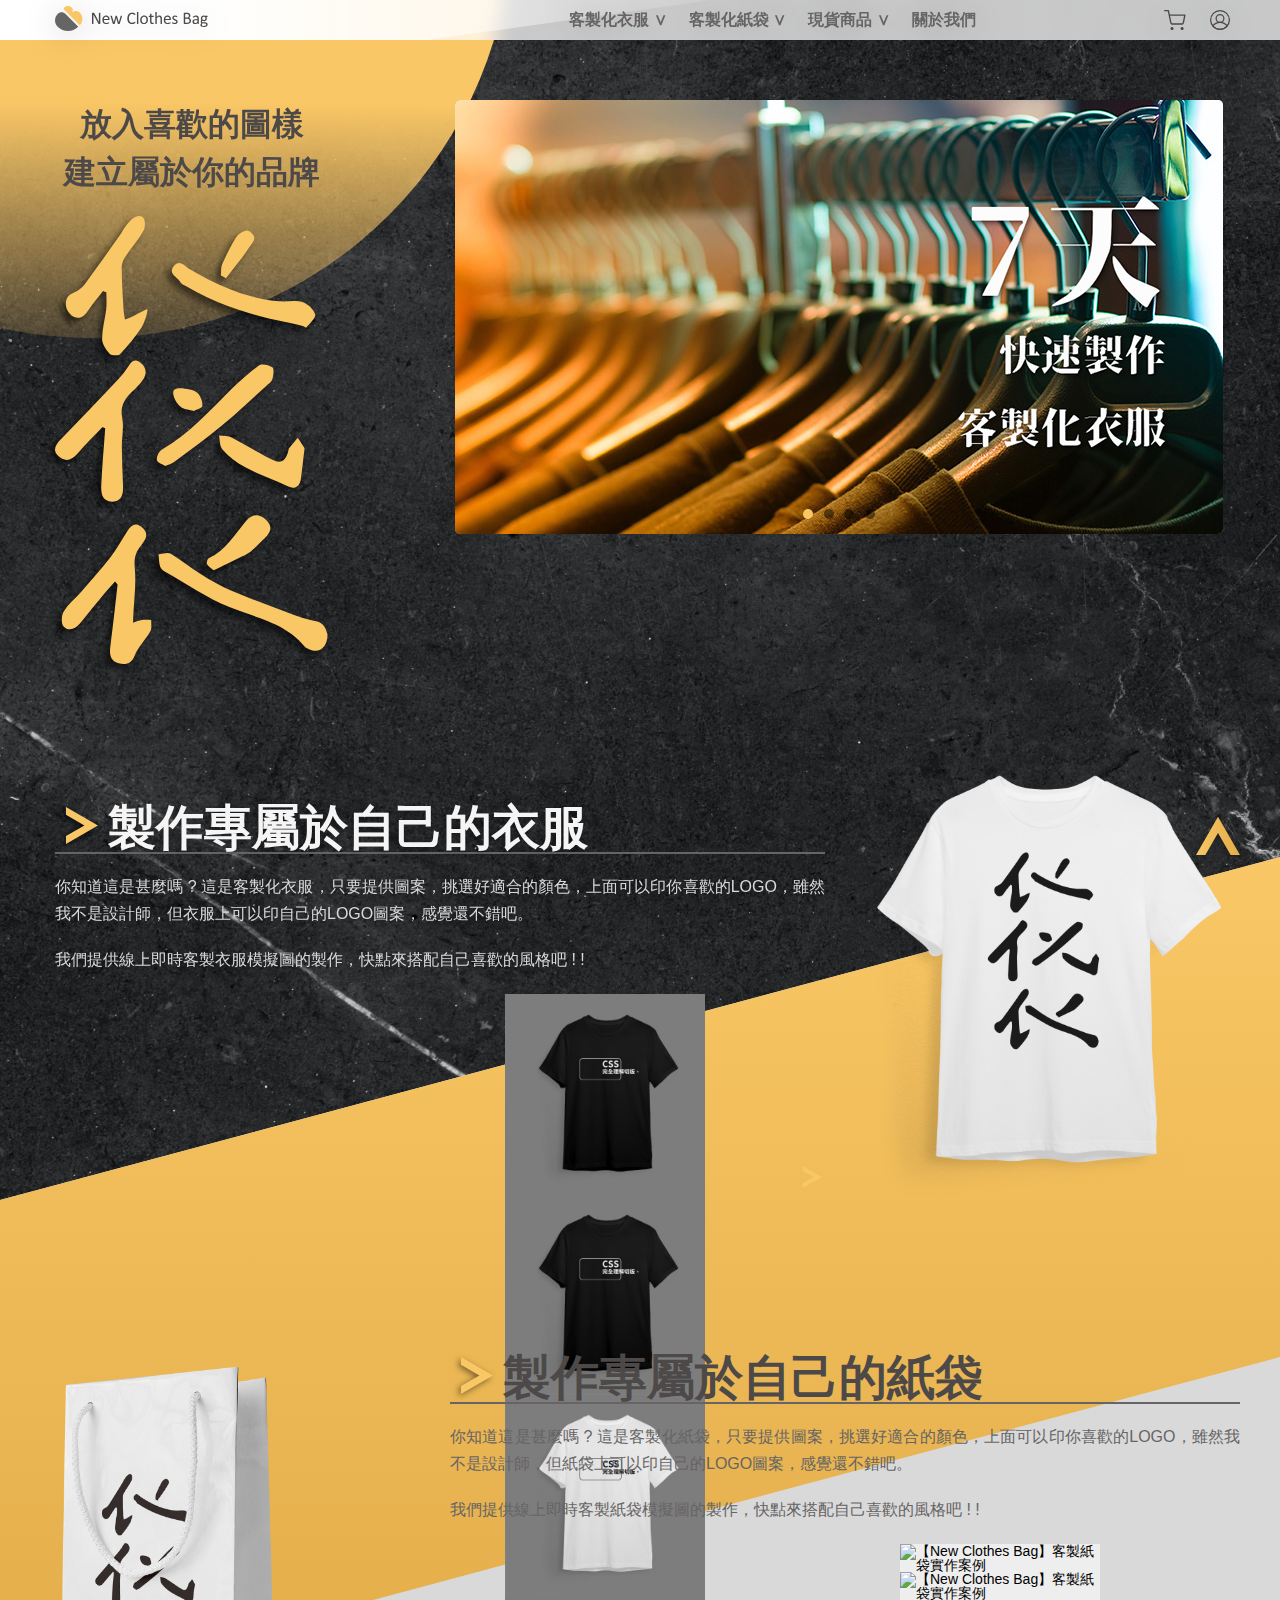
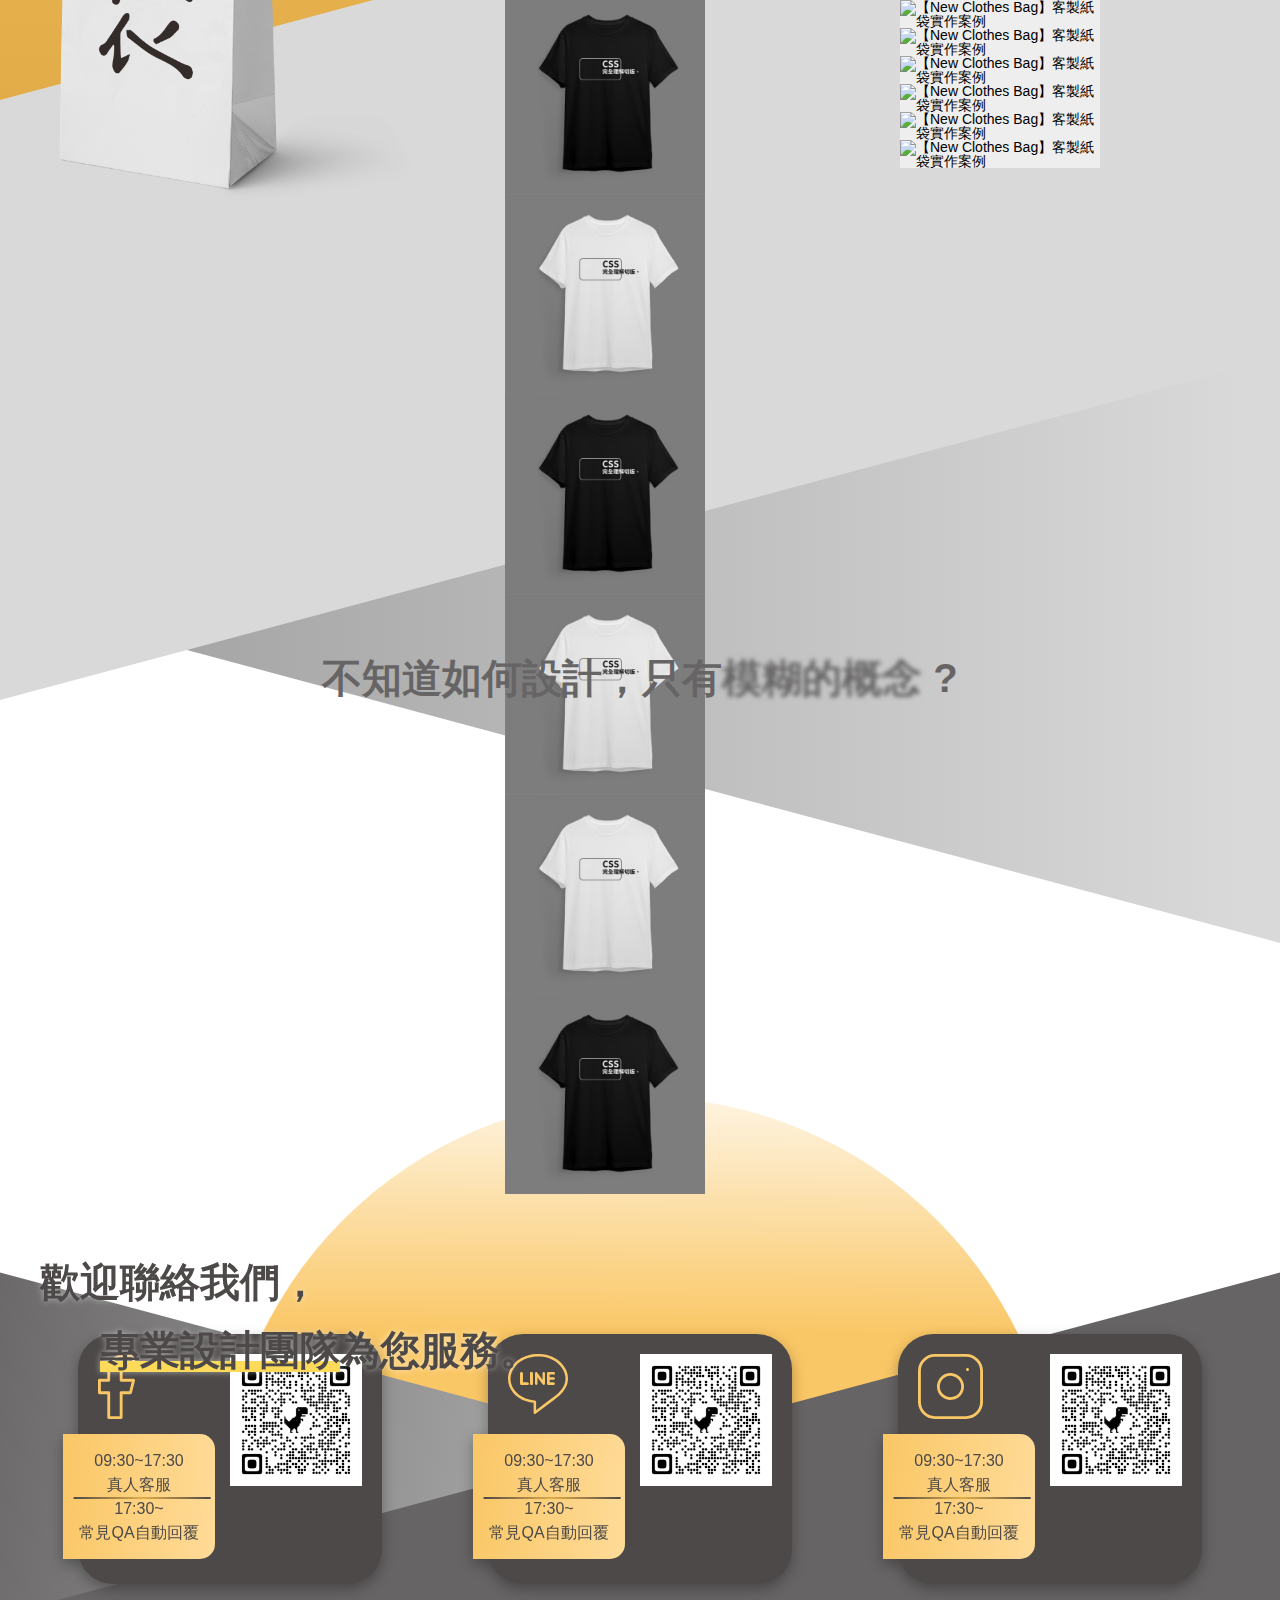
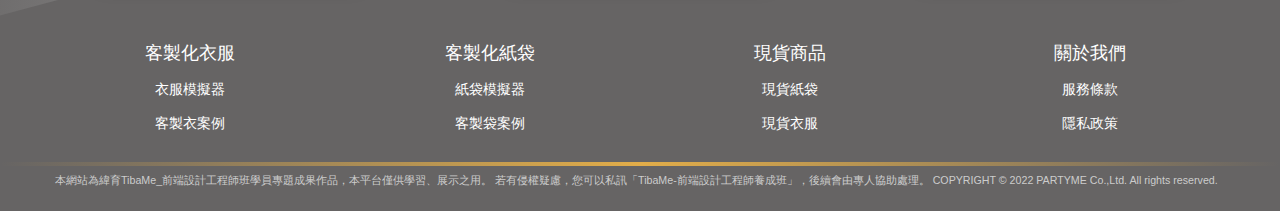
==== commit 2e5ca273: "add all" ====
--- a/index.html
+++ b/index.html
@@ -119,9 +119,9 @@
                         <p>你知道這是甚麼嗎 ? 這是客製化衣服，只要提供圖案，挑選好適合的顏色，上面可以印你喜歡的LOGO，雖然我不是設計師，但衣服上可以印自己的LOGO圖案，感覺還不錯吧。</p>
                         <p>我們提供線上即時客製衣服模擬圖的製作，快點來搭配自己喜歡的風格吧 ! ! </p>
                     </div>
-                        <div class="clothes-wrap col-md-8">
+                        <div class="clothes-wrap">
                             <div class="swiper mySwiper">
-                                <div class="swiper-wrapper">
+                                <div class="clothes-swiper-wrapper">
                                     <div class="swiper-slide">
                                         <a href="./custom_clothing_case_demo_01.html">
                                             <img src="./pic/home/clothes/clothes-250px-1.jpg" alt="【New Clothes Bag】客製衣服實作案例">
@@ -131,29 +131,29 @@
                                         <img src="./pic/home/clothes/clothes-250px-1.jpg" alt="【New Clothes Bag】客製衣服實作案例">
                                     </div>
                                     <div class="swiper-slide">
+                                        <img src="./pic/home/clothes/clothes-250px-2.jpg" alt="【New Clothes Bag】客製衣服實作案例">
+                                    </div>
+                                    <div class="swiper-slide">
                                         <img src="./pic/home/clothes/clothes-250px-1.jpg" alt="【New Clothes Bag】客製衣服實作案例">
                                     </div>
                                     <div class="swiper-slide">
+                                        <img src="./pic/home/clothes/clothes-250px-2.jpg" alt="【New Clothes Bag】客製衣服實作案例">
+                                    </div>
+                                    <div class="swiper-slide">
                                         <img src="./pic/home/clothes/clothes-250px-1.jpg" alt="【New Clothes Bag】客製衣服實作案例">
                                     </div>
                                     <div class="swiper-slide">
+                                        <img src="./pic/home/clothes/clothes-250px-2.jpg" alt="【New Clothes Bag】客製衣服實作案例">
+                                    </div>
+                                    <div class="swiper-slide">
+                                        <img src="./pic/home/clothes/clothes-250px-2.jpg" alt="【New Clothes Bag】客製衣服實作案例">
+                                    </div>
+                                    <div class="swiper-slide">
                                         <img src="./pic/home/clothes/clothes-250px-1.jpg" alt="【New Clothes Bag】客製衣服實作案例">
                                     </div>
-                                    <div class="swiper-slide">
-                                        <img src="./pic/home/clothes/clothes-250px-1.jpg" alt="【New Clothes Bag】客製衣服實作案例">
-                                    </div>
-                                    <div class="swiper-slide">
-                                        <img src="./pic/home/clothes/clothes-250px-1.jpg" alt="【New Clothes Bag】客製衣服實作案例">
-                                    </div>
-                                    <div class="swiper-slide">
-                                        <img src="./pic/home/clothes/clothes-250px-1.jpg" alt="【New Clothes Bag】客製衣服實作案例">
-                                    </div>
-                                    <div class="swiper-slide">
-                                        <img src="./pic/home/clothes/clothes-250px-1.jpg" alt="【New Clothes Bag】客製衣服實作案例">
-                                    </div>
                                 </div>
                                 <div class="swiper-pagination"></div>
-                                <div class="more">
+                                <div id="clothesLeft" class="more">
                                     <img src="./pic/icon/link-R.svg" alt="看更多客製化衣服" title="看更多客製化衣服">
                                 </div>
                             </div>
@@ -163,7 +163,7 @@
                     </a>
                 </div>
             </div>
-            <div class="col-md-4 col-xl-4 clothes-pic">
+            <div  class="col-md-2 col-xl-4 clothes-pic">
                 <a href="custom_clothing_case.html">
                     <img src="./pic/home/clothes/clothes-528px-0.png" alt="客製化衣服範例">
                 </a>
@@ -185,13 +185,9 @@
                         <p>你知道這是甚麼嗎 ? 這是客製化紙袋，只要提供圖案，挑選好適合的顏色，上面可以印你喜歡的LOGO，雖然我不是設計師，但紙袋上可以印自己的LOGO圖案，感覺還不錯吧。</p>
                         <p>我們提供線上即時客製紙袋模擬圖的製作，快點來搭配自己喜歡的風格吧 ! ! </p>
                     </div>
-                    <a href="./custom_clothing_case.html">
                         <div class="bags-wrap">
                             <div class="swiper mySwiper">
-                                <div class="swiper-wrapper">
-                                    <div class="swiper-slide">
-                                        <img src="./pic/home/bags/bag-11.png" alt="【New Clothes Bag】客製紙袋實作案例">
-                                    </div>
+                                <div class="bags-swiper-wrapper">
                                     <div class="swiper-slide">
                                         <img src="./pic/home/bags/bag-11.png" alt="【New Clothes Bag】客製紙袋實作案例">
                                     </div>
@@ -218,19 +214,15 @@
                                     </div>
                                 </div>
                                 <div class="swiper-pagination"></div>
-                                <div class="more">
+                                <div id="boxsLeft" class="more">
                                     <img src="./pic/icon/link-R.svg" alt="看更多客製化紙袋" title="看更多客製化紙袋">
                                 </div>
                             </div>  
                         </div>
-                    </a>
                 </div>
             </div>
-            <div class="col-md-4 col-xl-4 clothes-pic">
-                <a href="./custom_bag_case.html">
-                    <img src="./pic/home/bags/bag-01.png" alt="客製化紙袋範例">
-                </a>
-                
+            <div class="col-md-2 col-xl-4 clothes-pic">
+                <img src="./pic/home/bags/bag-01.png" alt="客製化紙袋範例">                
             </div>
             
         </div>
@@ -239,80 +231,16 @@
 
 
 
-    <aside class="container contactUs">
+    <aside class="container guideSlogan">
         <div class="row guideSlogan1">
             <p class="">不知道如何設計，只有<span>模糊的概念</span> ?</p>
         </div>
         <div class="row guideSlogan2">
-            <p>歡迎聯絡我們，</p>
-            <p><span>專業設計團隊</span>為您服務。</p>
-        </div>
-        <div class="row row-cols-xl-3">
-            <div class="col">
-                <div class="contactUs-card">
-                    <div>
-                        <a class="item" href="#">
-                            <div>
-                                <img src="pic/icon/fb.svg" alt="fb">
-                                <div class="contactUs-card-service">
-                                    <p>09:30~17:30</p>
-                                    <p>真人客服</p>
-                                    <span></span>
-                                    <p>17:30~</p>
-                                    <p>常見QA自動回覆</p>
-                                </div>
-                            </div>
-                            <div class="QR">
-                                <img src="pic/QR/Rickroll-QR.png" alt="Rickroll">
-                            </div>
-                        </a>
-                    </div>
-                </div>
-            </div>
-            <div class="col">
-                <div class="contactUs-card">
-                    <div>
-                        <a class="item" href="#">
-                            <div >
-                                <img src="pic/icon/line.svg" alt="line">
-                                <div class="contactUs-card-service">
-                                    <p>09:30~17:30</p>
-                                    <p>真人客服</p>
-                                    <span></span>
-                                    <p>17:30~</p>
-                                    <p>常見QA自動回覆</p>
-                                </div>
-                            </div>
-                            <div class="QR">
-                                <img src="./pic/QR/Rickroll-QR.png" alt="Rickroll">
-                            </div>
-                        </a>
-                    </div>
-                </div>
-            </div>
-            <div class="col">
-                <div class="contactUs-card">
-                    <div>
-                        <a class="item" href="#">
-                            <div >
-                                <img src="pic/icon/ig.svg" alt="ig">
-                                <div class="contactUs-card-service">
-                                <p>09:30~17:30</p>
-                                <p>真人客服</p>
-                                <span></span>
-                                <p>17:30~</p>
-                                <p>常見QA自動回覆</p>
-                                </div>
-                            <div class="QR">
-                                <img src="./pic/QR/Rickroll-QR.png" alt="Rickroll">
-                            </div>
-                        </a>
-                    </div>
-                </div>
-            </div>
-        </div>
-
-
+            <div class="col-12">
+                <p>歡迎聯絡我們，</p>
+                <p><span>專業設計團隊</span>為您服務。</p>
+            </div>
+        </div>
     </aside>
 
 
@@ -329,40 +257,107 @@
         </div>  
         <div class="bc1"></div>
         <div class="bc2"></div>
-        <div class="bc3"></div>
+        <!-- <div class="bc3"></div> -->
         <div class="bc4"></div>
-        <div class="bc5"></div>
-        <div class="bc6"></div>
+        <!-- <div class="bc5"></div> -->
+        <!-- <div class="bc6"></div> -->
     </div>
 
 
     <footer>
         <div class="container footer">
             <div class="row">
-                <div class="col-xl-6">
+                
+                <div class="col-12 col-md-12">
+                    <div class="row row-cols-xl-3">
+                        <div class="col">
+                            <div class="contactUs-card">
+                                <div>
+                                    <a class="item" href="#">
+                                        <div>
+                                            <img src="pic/icon/fb.svg" alt="fb">
+                                            <div class="contactUs-card-service">
+                                                <p>09:30~17:30</p>
+                                                <p>真人客服</p>
+                                                <span></span>
+                                                <p>17:30~</p>
+                                                <p>常見QA自動回覆</p>
+                                            </div>
+                                        </div>
+                                        <div class="QR">
+                                            <img src="pic/QR/Rickroll-QR.png" alt="Rickroll">
+                                        </div>
+                                    </a>
+                                </div>
+                            </div>
+                        </div>
+                        <div class="col">
+                            <div class="contactUs-card">
+                                <div>
+                                    <a class="item" href="#">
+                                        <div >
+                                            <img src="pic/icon/line.svg" alt="line">
+                                            <div class="contactUs-card-service">
+                                                <p>09:30~17:30</p>
+                                                <p>真人客服</p>
+                                                <span></span>
+                                                <p>17:30~</p>
+                                                <p>常見QA自動回覆</p>
+                                            </div>
+                                        </div>
+                                        <div class="QR">
+                                            <img src="./pic/QR/Rickroll-QR.png" alt="Rickroll">
+                                        </div>
+                                    </a>
+                                </div>
+                            </div>
+                        </div>
+                        <div class="col">
+                            <div class="contactUs-card">
+                                <div>
+                                    <a class="item" href="#">
+                                        <div >
+                                            <img src="pic/icon/ig.svg" alt="ig">
+                                            <div class="contactUs-card-service">
+                                            <p>09:30~17:30</p>
+                                            <p>真人客服</p>
+                                            <span></span>
+                                            <p>17:30~</p>
+                                            <p>常見QA自動回覆</p>
+                                            </div>
+                                        <div class="QR">
+                                            <img src="./pic/QR/Rickroll-QR.png" alt="Rickroll">
+                                        </div>
+                                    </a>
+                                </div>
+                            </div>
+                        </div>
+                    </div>
+                </div>
+                <div class="col-12 col-md-12">
                     <ul class="footer-wrap row">
-                        <li class="col-xl-3">
+                        <li class="col-3">
                             <a href="./custom_clothing_emulator.html">客製化衣服</a>
                             <ul class="footer-item">
                                 <li><a href="./custom_clothing_emulator.html">衣服模擬器</a></li>
                                 <li><a href="./custom_clothing_case.html">客製衣案例</a></li>
                             </ul>
                         </li>
-                        <li class="col-xl-3">
+                        <li class="col-3 col-mi-4">
                             <a href="./custom_bag_emulator.html">客製化紙袋</a>
                             <ul class="footer-item">
                                 <li><a href="./custom_bag_emulator.html">紙袋模擬器</a></li>
                                 <li><a href="./custom_bag_case.html">客製袋案例</a></li>
                             </ul>
                         </li>
-                        <li class="col-xl-3">
+                        <li class="col-3 col-mi-4">
                             <a href="./spot_bag.html">現貨商品</a>
                             <ul class="footer-item">
                                 <li><a href="./spot_bag.html">現貨紙袋</a></li>
                                 <li><a href="./spot_clothing.html">現貨衣服</a></li>
                             </ul>
                         </li>
-                        <li class="col-xl-3">
+                        <li class="col-3 col-mi-4">
                             <a href="./about.html">關於我們</a>
                             <ul class="footer-item">
                                 <li><a href="./service.html">服務條款</a></li>
@@ -386,26 +381,6 @@
         
     </footer>
 
-
-
-
-
-    <!-- <script src="https://cdn.jsdelivr.net/npm/swiper/swiper-bundle.min.js"></script>
-
-    <script>
-        var swiper = new Swiper(".mySwiper", {
-          slidesPerView: 4,
-          spaceBetween: 30,
-          pagination: {
-            el: ".swiper-pagination",
-            clickable: true,
-          },
-          navigation: {
-            nextEl: ".swiper-button-next",
-            prevEl: ".swiper-button-prev"
-          }
-        });
-      </script> -->
-
+    <script type="txtejavascript" src="index.js"></script>
 </body>
 </html>
--- a/footer.css
+++ b/footer.css
@@ -1,17 +1,15 @@
 footer{
-    height: 1200px;
+    /* height: 1200px; */
     position: relative;
     overflow: hidden;
-    margin-top:-1150px ;
+    margin-top:-1100px ;
 }
 .footer{
     width: 100%;
     height: auto;
     position: relative;
     bottom: 0;
-    /* left: 0; */
-
-    z-index: 39;
+    z-index: 30;
 }
 
 .footer span{
@@ -32,50 +30,29 @@
     font-size: 8pt;
     color: #ccc;
     padding-top: 25px;
+    padding-bottom: 25px;
+
 }
-/* .Disclaimer::before{
-    content: "";
-    top: 50%;
-    left: 50%;
-    position: absolute;
-
-    width: 100vw;
-    height: 600px;
-    top: 50%;
-    bottom: -50%;
-    position: absolute;
-    transform:translateX(-50%) translateY(50%);
-    background: #666464;
-    z-index: -1;
-} */
 
 .Disclaimer::after{
     content: "";
-    top: 50%;
+    width: calc(100vw + 100px);
+    height: 1200px;
     left: 50%;
-    position: absolute;
-
-    width: 100vw;
-    height: 600px;
-    top: 50%;
+    /* top: 50%; */
     bottom: -50%;
     position: absolute;
-    transform:translateX(-50%) translateY(50%)
-    skewY(-15deg);
+    transform:translateX(-50%) translateY(10%) skewY(-15deg);
     background: #666464;
     z-index: -1;
 }
 .footer::before{
     content: "";
     top: 50%;
-    left: 60%;
-    
+    left: 50%;
     position: absolute;
-
     width: 840px;
     height: 840px;
-    /* top: 50%; */
-    
     position: absolute;
     transform:translateX(-50%) translateY(0%) rotate(-180deg);
     border-radius: 800%;
@@ -84,15 +61,13 @@
 }
 .Disclaimer::before{
     content: "";
-    top: 50%;
+    /* top: 50%; */
+    bottom: -50%;
     left: 50%;
+    width: calc(100vw + 100px);
+    height: 1200px;
     position: absolute;
-    width: 100vw;
-    height: 600px;
-    top: 50%;
-    bottom: -50%;
-    position: absolute;
-    transform:translateX(-50%) translateY(50%)
+    transform:translateX(-50%) translateY(10%)
     skewY(15deg);
     background:linear-gradient(277.54deg, #D9D9D9 31.14%, #666464 99.59%);
     z-index: -1;
@@ -113,7 +88,7 @@
     align-items: flex-end;
 }
 .footer-wrap{
-    margin-top: 1000px;
+    margin-top: 800px;
     display: flex;
     z-index: 10;
 }
@@ -138,4 +113,70 @@
 
 .footer-wrap li a{
     color: #fff;
-}+}
+
+
+/* ======================= */
+
+
+.contactUs-card{
+    width: 80%;
+    height: 250px;
+    left: 10%;
+    bottom: -950px;
+    padding: 20px 20px;
+    margin-bottom: 200px;
+    box-sizing: border-box;
+
+    background: #4C4948;
+    border-radius: 35px;
+    filter:drop-shadow(0px 5px 7px rgba(0,0,0,.3));
+    display: flex;
+    justify-content: center;
+    
+    position: relative;
+    z-index: 50;
+}
+.contactUs-card .item{
+    display: flex;
+    flex-direction: row;
+    justify-content: space-between;
+    align-items: flex-start;
+}
+.contactUs-card .QR{
+    width: 50%;
+}
+.contactUs-card .QR img{
+    width: 100%;
+}
+.contactUs-card-service{
+    position: absolute;
+    width: 50%;
+    height: 50%;
+    background: linear-gradient(94.42deg, #FAC766 0%, #FFDB98 100%);
+    left: -15px;
+    top: 40%;
+    border-radius:0px 15px 15px 0px;
+
+    z-index: 50;
+    display: flex;
+    flex-direction: column;
+    justify-content: center;
+    align-items: center;
+
+}
+.contactUs-card-service p{
+    color: #4C4948;
+    text-align: center;
+    line-height: 1.5;
+}
+.contactUs-card-service span{
+    display: block;
+    width: 90%;
+    height: 2px;
+    margin: 3px;
+    /* border: 2px solid #000; */
+    background-color: #4C4948;
+    z-index: 50;
+}
+
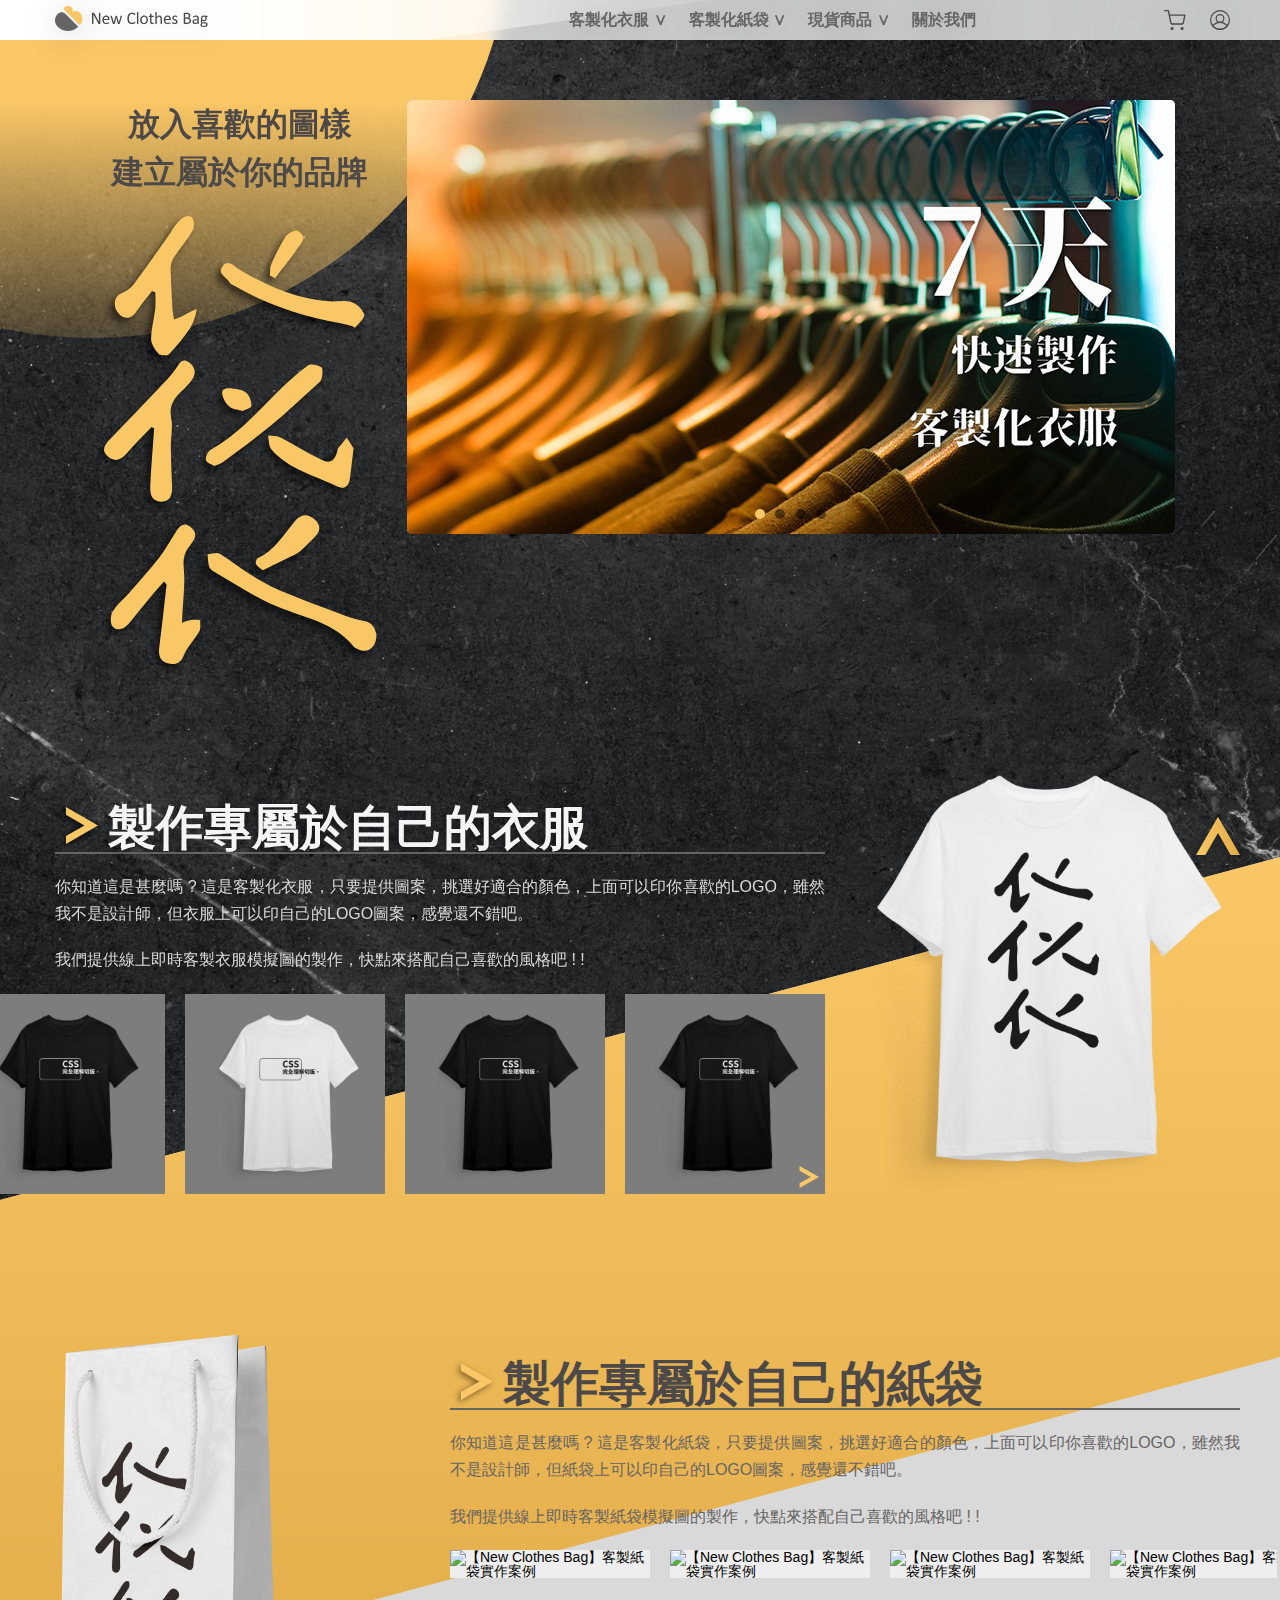
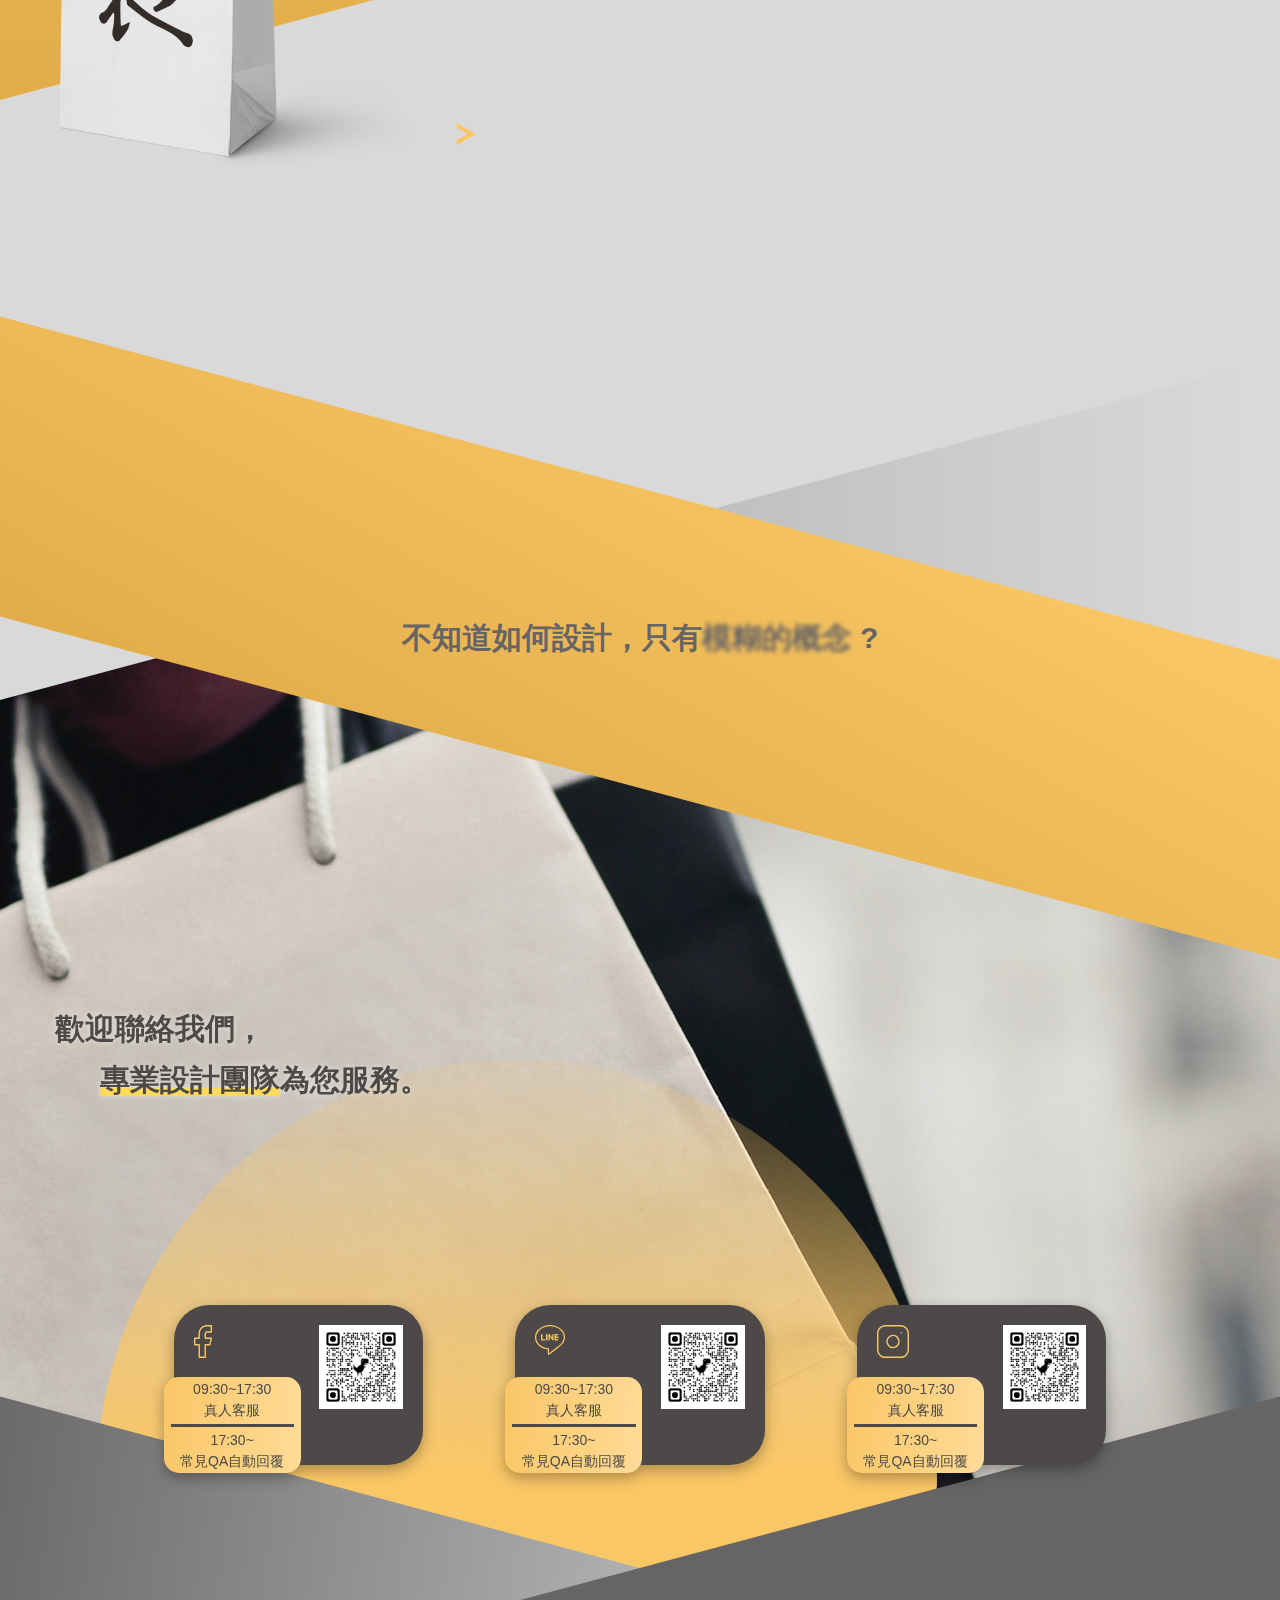
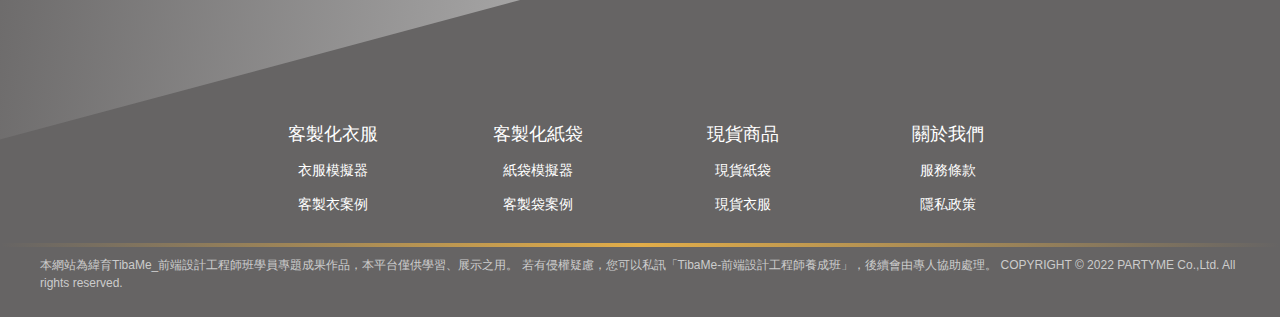
==== commit 1e2be964: "add all ,index RWD conduct" ====
--- a/index.html
+++ b/index.html
@@ -13,7 +13,7 @@
     <link rel="stylesheet" href="index.css">
     
     <title>新衣袋-New Clothes Bag</title>
-    
+    <script src="./index.js"></script>
 </head>
 <body>
     <header>
@@ -108,7 +108,7 @@
         </div>
     </section>
     <section class="container clothes">
-        <div class="row">
+        <div class="row md-position-r">
             <div class="col-md-12 col-xl-8 clothes">
                 <div class="clothes-block">
                     <div class="clothes-copywriting">
@@ -163,7 +163,7 @@
                     </a>
                 </div>
             </div>
-            <div  class="col-md-2 col-xl-4 clothes-pic">
+            <div  class="col-mi-4 col-md-4 col-xl-4 clothes-pic">
                 <a href="custom_clothing_case.html">
                     <img src="./pic/home/clothes/clothes-528px-0.png" alt="客製化衣服範例">
                 </a>
@@ -174,7 +174,7 @@
     </section>
 
     <section class="container bag">
-        <div class="row">
+        <div class="row md-position-r">
             <div class="col-md-12 col-xl-8 bag">
                 <div class="bag-block">
                     <div class="bag-copywriting">
@@ -221,7 +221,7 @@
                         </div>
                 </div>
             </div>
-            <div class="col-md-2 col-xl-4 clothes-pic">
+            <div class="col-mi-4 col-md-4 col-xl-4 clothes-pic">
                 <img src="./pic/home/bags/bag-01.png" alt="客製化紙袋範例">                
             </div>
             
@@ -268,14 +268,14 @@
         <div class="container footer">
             <div class="row">
                 
-                <div class="col-12 col-md-12">
-                    <div class="row row-cols-xl-3">
+                <div class="col-10 col-md-10">
+                    <div class="contactUs row row-cols-xl-3 row-cols-md-3">
                         <div class="col">
                             <div class="contactUs-card">
                                 <div>
                                     <a class="item" href="#">
                                         <div>
-                                            <img src="pic/icon/fb.svg" alt="fb">
+                                            <img class="icon" src="pic/icon/fb.svg" alt="fb">
                                             <div class="contactUs-card-service">
                                                 <p>09:30~17:30</p>
                                                 <p>真人客服</p>
@@ -295,8 +295,8 @@
                             <div class="contactUs-card">
                                 <div>
                                     <a class="item" href="#">
-                                        <div >
-                                            <img src="pic/icon/line.svg" alt="line">
+                                        <div>
+                                            <img class="icon" src="pic/icon/line.svg" alt="line">
                                             <div class="contactUs-card-service">
                                                 <p>09:30~17:30</p>
                                                 <p>真人客服</p>
@@ -316,15 +316,16 @@
                             <div class="contactUs-card">
                                 <div>
                                     <a class="item" href="#">
-                                        <div >
-                                            <img src="pic/icon/ig.svg" alt="ig">
+                                        <div>
+                                            <img class="icon" src="pic/icon/ig.svg" alt="ig">
                                             <div class="contactUs-card-service">
-                                            <p>09:30~17:30</p>
-                                            <p>真人客服</p>
-                                            <span></span>
-                                            <p>17:30~</p>
-                                            <p>常見QA自動回覆</p>
+                                                <p>09:30~17:30</p>
+                                                <p>真人客服</p>
+                                                <span></span>
+                                                <p>17:30~</p>
+                                                <p>常見QA自動回覆</p>
                                             </div>
+                                        </div>
                                         <div class="QR">
                                             <img src="./pic/QR/Rickroll-QR.png" alt="Rickroll">
                                         </div>
@@ -334,7 +335,7 @@
                         </div>
                     </div>
                 </div>
-                <div class="col-12 col-md-12">
+                <div class=" col-6 col-md-6 col-md-8">
                     <ul class="footer-wrap row">
                         <li class="col-3">
                             <a href="./custom_clothing_emulator.html">客製化衣服</a>
@@ -343,21 +344,21 @@
                                 <li><a href="./custom_clothing_case.html">客製衣案例</a></li>
                             </ul>
                         </li>
-                        <li class="col-3 col-mi-4">
+                        <li class="col-3 col-mi-3">
                             <a href="./custom_bag_emulator.html">客製化紙袋</a>
                             <ul class="footer-item">
                                 <li><a href="./custom_bag_emulator.html">紙袋模擬器</a></li>
                                 <li><a href="./custom_bag_case.html">客製袋案例</a></li>
                             </ul>
                         </li>
-                        <li class="col-3 col-mi-4">
+                        <li class="col-3 col-mi-3">
                             <a href="./spot_bag.html">現貨商品</a>
                             <ul class="footer-item">
                                 <li><a href="./spot_bag.html">現貨紙袋</a></li>
                                 <li><a href="./spot_clothing.html">現貨衣服</a></li>
                             </ul>
                         </li>
-                        <li class="col-3 col-mi-4">
+                        <li class="col-3 col-mi-3">
                             <a href="./about.html">關於我們</a>
                             <ul class="footer-item">
                                 <li><a href="./service.html">服務條款</a></li>
@@ -365,22 +366,18 @@
                             </ul>
                         </li>
                     </ul>
-                   
-                <span></span>
-                <p class="Disclaimer">
-                本網站為緯育TibaMe_前端設計工程師班學員專題成果作品，本平台僅供學習、展示之用。
-                若有侵權疑慮，您可以私訊「TibaMe-前端設計工程師養成班」，後續會由專人協助處理。
-                COPYRIGHT © 2022 PARTYME Co.,Ltd. All rights reserved.
-                </p>
+                </div>
+            <div class="col-12 col-md-12">
+            <span class="footer-span"></span>
+            <p class="Disclaimer">
+            本網站為緯育TibaMe_前端設計工程師班學員專題成果作品，本平台僅供學習、展示之用。
+            若有侵權疑慮，您可以私訊「TibaMe-前端設計工程師養成班」，後續會由專人協助處理。
+            COPYRIGHT © 2022 PARTYME Co.,Ltd. All rights reserved.
+            </p>
             </div>
         </div> 
-        <!-- <div class="footer-bc0"></div> -->
-        <!-- <div class="footer-bc1"></div> -->
-        
-        </div>
-        
     </footer>
 
-    <script type="txtejavascript" src="index.js"></script>
+
 </body>
 </html>
--- a/grid.css
+++ b/grid.css
@@ -30,6 +30,21 @@
 .col-10{ width: 83.333333%; }
 .col-11{ width: 91.666666%; }
 .col-12{ width: 100%; }
+
+@media screen and (max-width:767px){
+    .col-mi-1{ width: 8.333333%; }
+    .col-mi-2{ width: 16.666666%; }
+    .col-mi-3{ width: 25%; }
+    .col-mi-4{ width: 33.333333%; }
+    .col-mi-5{ width: 41.666666%; }
+    .col-mi-6{ width: 50%; }
+    .col-mi-7{ width: 58.333333%; }
+    .col-mi-8{ width: 66.666666%; }
+    .col-mi-9{ width: 75%; }
+    .col-mi-10{ width: 83.333333%; }
+    .col-mi-11{ width: 91.666666%; }
+    .col-mi-12{ width: 100%; }
+}
 
 @media screen and (min-width:768px){
     .col-md-1{ width: 8.333333%; }
--- a/header.css
+++ b/header.css
@@ -141,8 +141,9 @@
 
     .hb span {
         display: block;
-        width: 36px;
-        height: 2px;
+        width: 34px;
+        height: 3px;
+        border-radius: 3px;
         margin: 8px auto 0;
         background-color: #4C4948;
         position: absolute;
@@ -171,7 +172,7 @@
 
 
     .hb span:nth-child(1) {
-        top: 7px;
+        top: 9px;
         transition: transform .3s 0s, top .3s .3s;
     }
     .hb span:nth-child(2) {
@@ -181,12 +182,12 @@
         transition: opacity .6s .3s;
     }
     .hb span:nth-child(3) {
-        top: 31px;
+        top: 29px;
         transition: transform .3s 0s, top .3s .3s;
     }
     
     .main-nav a {
-        /* display: block; */
+        display: block;
     }
     #menu-switch:checked + .header .main-nav {
         display: block;
--- a/footer.css
+++ b/footer.css
@@ -2,7 +2,7 @@
     /* height: 1200px; */
     position: relative;
     overflow: hidden;
-    margin-top:-1100px ;
+    margin-top:-1000px ;
 }
 .footer{
     width: 100%;
@@ -12,7 +12,7 @@
     z-index: 30;
 }
 
-.footer span{
+.footer-span{
     display: block;
     width: 100VW;
     height: 4px;
@@ -27,7 +27,9 @@
 }
 
 .Disclaimer{
-    font-size: 8pt;
+    font-size: 12px;
+    line-height: 18px;
+
     color: #ccc;
     padding-top: 25px;
     padding-bottom: 25px;
@@ -39,7 +41,6 @@
     width: calc(100vw + 100px);
     height: 1200px;
     left: 50%;
-    /* top: 50%; */
     bottom: -50%;
     position: absolute;
     transform:translateX(-50%) translateY(10%) skewY(-15deg);
@@ -48,16 +49,16 @@
 }
 .footer::before{
     content: "";
-    top: 50%;
-    left: 50%;
+    top: 70%;
+    left: 40%;
     position: absolute;
     width: 840px;
     height: 840px;
-    position: absolute;
-    transform:translateX(-50%) translateY(0%) rotate(-180deg);
-    border-radius: 800%;
-    background: linear-gradient(180.39deg, #FAC766 71.77%, rgba(250, 199, 102, 0) 106.36%);
+    transform:translateX(-50%) translateY(-50%) rotate(0deg);
+    border-radius: 50%;
+    background: linear-gradient(0deg, #FAC766 50.77%, rgba(250, 199, 102, 0) 106.36%);
     z-index: -1;
+    animation: baloon_2 3s infinite;
 }
 .Disclaimer::before{
     content: "";
@@ -117,13 +118,15 @@
 
 
 /* ======================= */
-
+.contactUs{
+    margin-bottom: 200px;
+}
 
 .contactUs-card{
     width: 80%;
-    height: 250px;
+    height: 160px;
     left: 10%;
-    bottom: -950px;
+    bottom: -850px;
     padding: 20px 20px;
     margin-bottom: 200px;
     box-sizing: border-box;
@@ -137,26 +140,34 @@
     position: relative;
     z-index: 50;
 }
+.contactUs-card:nth-child(1){margin-bottom: 100px;}
+.contactUs-card:nth-child(3){margin-bottom: 50px;}
 .contactUs-card .item{
     display: flex;
     flex-direction: row;
     justify-content: space-between;
     align-items: flex-start;
 }
+
+
+
+.contactUs-card img.icon{
+    width: 50%;
+}
 .contactUs-card .QR{
-    width: 50%;
+    width: 40%;
 }
 .contactUs-card .QR img{
     width: 100%;
 }
 .contactUs-card-service{
     position: absolute;
-    width: 50%;
-    height: 50%;
+    width: 55%;
+    height: 60%;
     background: linear-gradient(94.42deg, #FAC766 0%, #FFDB98 100%);
-    left: -15px;
-    top: 40%;
-    border-radius:0px 15px 15px 0px;
+    left: -10px;
+    top: 45%;
+    border-radius:15px 15px 15px 15px;
 
     z-index: 50;
     display: flex;
@@ -169,14 +180,40 @@
     color: #4C4948;
     text-align: center;
     line-height: 1.5;
+    font-size: 14px;
 }
 .contactUs-card-service span{
     display: block;
     width: 90%;
-    height: 2px;
+    height: 3px;
     margin: 3px;
-    /* border: 2px solid #000; */
+    /* border: 2px solid #4C4948; */
     background-color: #4C4948;
     z-index: 50;
 }
 
+@media screen and (max-width:767px) {
+    .contactUs-card{
+    margin-bottom: 0;
+    }
+}
+
+@media screen and (min-width:1024px) {
+    .contactUs-card{
+        margin-bottom: 200px;
+    }
+    .contactUs-card {
+        margin-bottom: 0;
+        }
+}
+
+@keyframes baloon_1{
+    0% { transform:translateY(20px);}
+    50% {transform:translateY(50px);}
+    100% {transform:translateY(20px);}
+}
+@keyframes baloon_2{
+    0% { transform:translateY(-45%);}
+    50% {transform:translateY(-50%);}
+    100% {transform:translateY(-45%);}
+}--- a/index.css
+++ b/index.css
@@ -7,13 +7,58 @@
 */
 /* swiper修改 */
 
+
+@media screen and (max-width:747px) {
+    :root{
+        --windor-Width:calc(120vw + 10px);
+    }
+}
+@media screen and (min-width:748px) {
+    :root{
+        --windor-Width:calc(120vw + 10px);
+    }
+}
+@media screen and (min-width:1024px) {
+    :root{
+    }
+}
+@media screen and (min-width:1200px) {
+    :root{
+        --windor-Width:calc(100% +100vw -1200px);
+    }
+
+
+
+}
+
 :root{
-    --swiper-theme-color:#FAC766
-}
-
-
+    --swiper-theme-color:#FAC766;
+    /* --windor-Width:calc(100% +100vw -1200px); */
+}
+
+::-webkit-scrollbar{
+    /* display: none; */
+    width: 10px;
+    width: calc();
+    background-color: #D9D9D9;
+  }
+::-webkit-scrollbar-thumb
+{
+    background-color: #F5F5F5;
+    border-radius: 10px;
+}
+
+html {
+    overflow-y: auto;
+    overflow-x: hidden;
+
+}
 
 /* 共通設定 */
+
+.father{
+overflow-y:overlay;
+}
 body{
     font-family:sans-serif, arial,"Microsoft JhengHei","微軟正黑體",sans-serif;
 }
@@ -25,9 +70,6 @@
     text-decoration:none;
 }
 
-/* a[href="#"]{
-    border:  2px solid #f0f;
-} */
 h1 p{
     display: none;
 }
@@ -87,7 +129,7 @@
 /* banner輪播圖 */
 
 .banner{
-    /* width: 90%; */
+    width: 90%;
     max-width: 800px;
     justify-content: center;
 
@@ -216,10 +258,14 @@
     /* display: flex;
     flex-direction: row-reverse;
     align-items: center; */
+    height: 200px;
     align-self: center;
     margin: 40px 0;
     overflow: visible;
     position: relative;
+}
+.clothes-copywriting{
+    width: 100%;
 }
 .clothes-copywriting h2{
     display: inline;
@@ -259,8 +305,8 @@
     filter:drop-shadow(-2px 2px 3px #00000050);
 }
 .clothes-pic{
+    height: auto;
     z-index: 32;
-    
 }
 .clothes-pic img{
     width: 100%;
@@ -282,27 +328,28 @@
     z-index: 50;
 }
 .clothes-wrap .swiper {
-    width: 1200px;
+    min-width: calc( 780px + 50vw - 600px  );
+    width: calc(100vw);
     height: 200px;
-    right: 0;
-    position: relative;
-    overflow: visible;
-
-}
-.swiper-wrapper{
+    right: 0px;
+    position: absolute;
+    overflow: hidden;
+
+}
+.clothes-swiper-wrapper{
     width:1980px;
     display: flex;
     right: -10px;
     flex-direction: row-reverse;
     position: absolute;
-
+    transition: transform 1s;
+    transform: translate(0px);
 }
 
 .swiper-slide {
     width: 200px;
     margin: 0 10px;
-    
-    transform: translateX(440px);
+
 }
 .swiper-slide img {
     background-color: #eee;
@@ -315,7 +362,7 @@
 .more{
     position: absolute;
     bottom: 3px;
-    right:3px;
+    right:6px;
 
     z-index: 30;
 }
@@ -331,9 +378,11 @@
 .bag .row{
     display: flex;
     flex-direction: row-reverse;
-    align-items: flex-end;
+    align-items: flex-start;
 }
 .bag-block{
+    height: 200px;
+    align-self: center;
     margin: 40px 0;
     overflow: visible;
 
@@ -392,18 +441,53 @@
 /* 紙袋實做案例 */
 .bags-wrap{
     width: 100%;
-    height:auto;
-    /* background: #eee; */
-    /* font-family: Helvetica Neue, Helvetica, Arial, sans-serif; */
+    height:100%;
     font-size: 14px;
-    color: #000;
-    margin: 0;
+    color: #000;    
+    display: flex;
     padding: 0;
     
     z-index: 50;
 }
 
 
+.bags-wrap .swiper{
+    width: calc( 780px + 50vw - 600px + 7px);
+    height: 200px;
+    /* left: 20px; */
+    position: absolute;
+    overflow: hidden;
+
+}
+.bags-wrap .bags-swiper-wrapper{
+    width:1980px;
+    display: flex;
+    left: -10px;
+    flex-direction: row;
+    position: absolute;
+    transition: transform 1s;
+    transform: translateX(0px);
+
+}
+
+.bags-wrap .swiper-slide {
+    width: 200px;
+    margin: 0 10px;
+    
+    /* transform: translateX(-220px); */
+}
+.bags-wrap .swiper-slide img {
+    background-color: #eee;
+    display: block;
+    width: 100%;
+    height: 100%;
+    object-fit: cover;
+}
+
+
+.bags-wrap .more{
+    left:6px;
+}
 
 /* 模糊的概念 */
 
@@ -412,11 +496,28 @@
     margin-top: 450px;
     margin-bottom: 250px;
     justify-content: center;
-}
+    position: relative;
+    z-index: 40;
+}
+
+.guideSlogan1::after{
+    content: "";
+    top: 50%;
+    left: 50%;
+    position: absolute;
+    width: calc(100vw);
+    height: 300px;
+    background: linear-gradient(15deg, #E2AD49 0%, #FAC766 100%);
+    transform: translateX(-50%) translateY(-50%) skewY(15deg);
+    transform-origin:center;
+ 
+    z-index: 5;
+ 
+ }
 .guideSlogan1 p{
     font-weight: 600;
     text-align: center;
-    font-size: 30pt;
+    font-size: 30px;
     color: #666464;
     position: relative;
     /* overflow: hidden; */
@@ -435,16 +536,34 @@
 
 .guideSlogan2{
     display: block;
-    /* margin: 500px auto 0; */
-    margin-top: 550px;
-    margin-bottom: 100px;
-}
+    margin: 350px auto;
+    /* margin-left: 50px; */
+    /* margin-bottom: 200px; */
+    position: relative;
+    z-index: auto;
+}
+.guideSlogan2::after{
+    content: "";
+    top: 50%;
+    left: 50%;
+    width: 100vw ;
+    height: 150vh;
+    
+    background:no-repeat url(pic/back-img/back-img02.jpg) ;
+    background-position: bottom left;
+    /* background-size: left; */
+    transform: translateX(-50%) translateY(-50%);
+    position: absolute;
+
+    z-index: 1;
+}
+
 .guideSlogan2 p,.guideSlogan3 p{
     
     line-height: 1.7em;
     text-align: left;
     font-weight: 600;
-    font-size: 30pt;
+    font-size: 30px;
     color: #4C4948;
     filter:drop-shadow(0px 0px 3px rgba(255,255,255,.5));
     position: relative;
@@ -460,23 +579,7 @@
     background: linear-gradient(180deg,transparent 75%,#fdda5a 0);  
 }
 
-/* .guideSlogan1::after{
-
-   content: "";
-   top: 50%;
-   left: 50%;
-   position: absolute;
-   
-   width: 100vw;
-   height: 300px;
-   background: linear-gradient(15deg, #E2AD49 0%, #FAC766 100%);
-   transform-origin:center;
-   transform:;
-   transform: translateX(-50%) translateY(-50%) skewY(15deg);
-
-   z-index: -1;
-
-} */
+
 
 .guideSlogan3{
 
@@ -485,70 +588,9 @@
 }
 
 
-.contactUs{
+.guideSlogan{
     z-index: 50;
 }
-.contactUs-card{
-    width: 80%;
-    left: 10%;
-    height: 250px;
-    padding: 20px 20px;
-    margin-bottom: 200px;
-    box-sizing: border-box;
-
-    background: #4C4948;
-    border-radius: 35px;
-    filter:drop-shadow(0px 5px 7px rgba(0,0,0,.3));
-    display: flex;
-    justify-content: center;
-    
-    position: relative;
-    z-index: 50;
-}
-.contactUs-card .item{
-    display: flex;
-    flex-direction: row;
-    justify-content: space-between;
-    align-items: flex-start;
-}
-.contactUs-card .QR{
-    width: 50%;
-}
-.contactUs-card .QR img{
-    width: 100%;
-}
-.contactUs-card-service{
-    position: absolute;
-    width: 50%;
-    height: 50%;
-    background: linear-gradient(94.42deg, #FAC766 0%, #FFDB98 100%);
-    left: -15px;
-    top: 40%;
-    border-radius:0px 15px 15px 0px;
-
-    z-index: 50;
-    display: flex;
-    flex-direction: column;
-    justify-content: center;
-    align-items: center;
-
-}
-.contactUs-card-service p{
-    color: #4C4948;
-    text-align: center;
-    line-height: 1.5;
-}
-.contactUs-card-service span{
-    display: block;
-    width: 90%;
-    height: 2px;
-    margin: 3px;
-    /* border: 2px solid #000; */
-    background-color: #4C4948;
-    z-index: 50;
-}
-
-
 .to-top{
     position: fixed;
     right: 40px;
@@ -599,7 +641,10 @@
     border-radius: 50%;
     background: linear-gradient(180.39deg, #FAC766 71.77%, rgba(250, 199, 102, 0) 106.36%);
     z-index: 1;
-}
+    
+    animation: baloon_1 7s infinite;
+}
+
 .round-1{
     position: absolute;
     width: 840px;
@@ -609,7 +654,12 @@
     border-radius: 50%;
     background: linear-gradient(180.39deg, #FAC766 71.77%, rgba(250, 199, 102, 0) 106.36%);
     z-index: 1;
-}
+    
+    animation: baloon_1 5s infinite;
+}
+
+
+
 
 .bc1,.bc1-1,.bc1-2{
     width: 100%;
@@ -686,7 +736,7 @@
 .bc5{
     width: 100%;
     height: 1000px;
-    bottom: -1500px;
+    bottom: -1600px;
     background:#D9D9D9;
     position: absolute;
 
@@ -821,14 +871,29 @@
 } */
 
 @media screen and (max-width:767px) {
-    .slogan{
-        text-align: center;
-    }
-
+    .slogans{justify-content: center;}
+    .slogan{text-align: center;}
+
+    .bags-wrap .swiper{min-width: calc(100vw);}
+    .clothes-pic{
+        position: absolute;
+        top: 0;
+    }
+    .bag-copywriting h2,.clothes-copywriting h2{
+        font-size: 28px;
+        transition: 1s;
+    }
+    .bag-copywriting h2 img,.clothes-copywriting img{
+        width: 22px;
+        transition: 1s;
+    }
+    .container.bag{
+        margin-top: 200px;
+    }
 }
 
 @media screen and (min-width:768px) {
-
+    .slogans{justify-content: center;}
 
     .slogan{
         /* display: inline-block; */
@@ -840,6 +905,30 @@
         color: #FAC766;
 
     }
+    .bags-wrap .swiper{min-width: calc(100vw);}
+
+    .md-position-r{position: relative;}
+    
+    .clothes-pic{
+        display: none;
+    }
+
+    .bag-copywriting h2,.clothes-copywriting h2{
+        font-size: 36px;
+        transition: 1s;
+    }
+    .bag-copywriting h2 img,.clothes-copywriting img{
+        width: 24px;
+        transition: 1s;
+    }
+
+
+    .container.bag{
+        margin-top: 200px;
+    }
+
+    /* width: calc( 100% + 50vw - 600px ); */
+    
 }
 
 @media screen and (min-width:1024px) {
@@ -848,6 +937,19 @@
         padding: 20px 0;
         filter:drop-shadow(-5px 5px 3px rgba(0,0,0,.5));
     }
+
+    .bag-copywriting h2,.clothes-copywriting h2{
+        font-size: 36pt;
+        transition: 1s;
+    }
+    .bag-copywriting h2 img,.clothes-copywriting img{
+        width: 33px;
+        transition: 1s;
+    }
+
+
+
+
 }
 
 @media screen and (min-width:1200px) {
@@ -864,4 +966,13 @@
         padding: 20px 0;
         filter:drop-shadow(-5px 5px 3px rgba(0,0,0,.5));
     }
+    .bags-wrap .swiper{min-width: calc( 780px + 50vw - 600px );}
+    .md-position-r{position: static;}
+
+    .clothes-pic{
+        display: flex;
+    }
+    .container.bag{
+        margin-top: 100px;
+    }
 }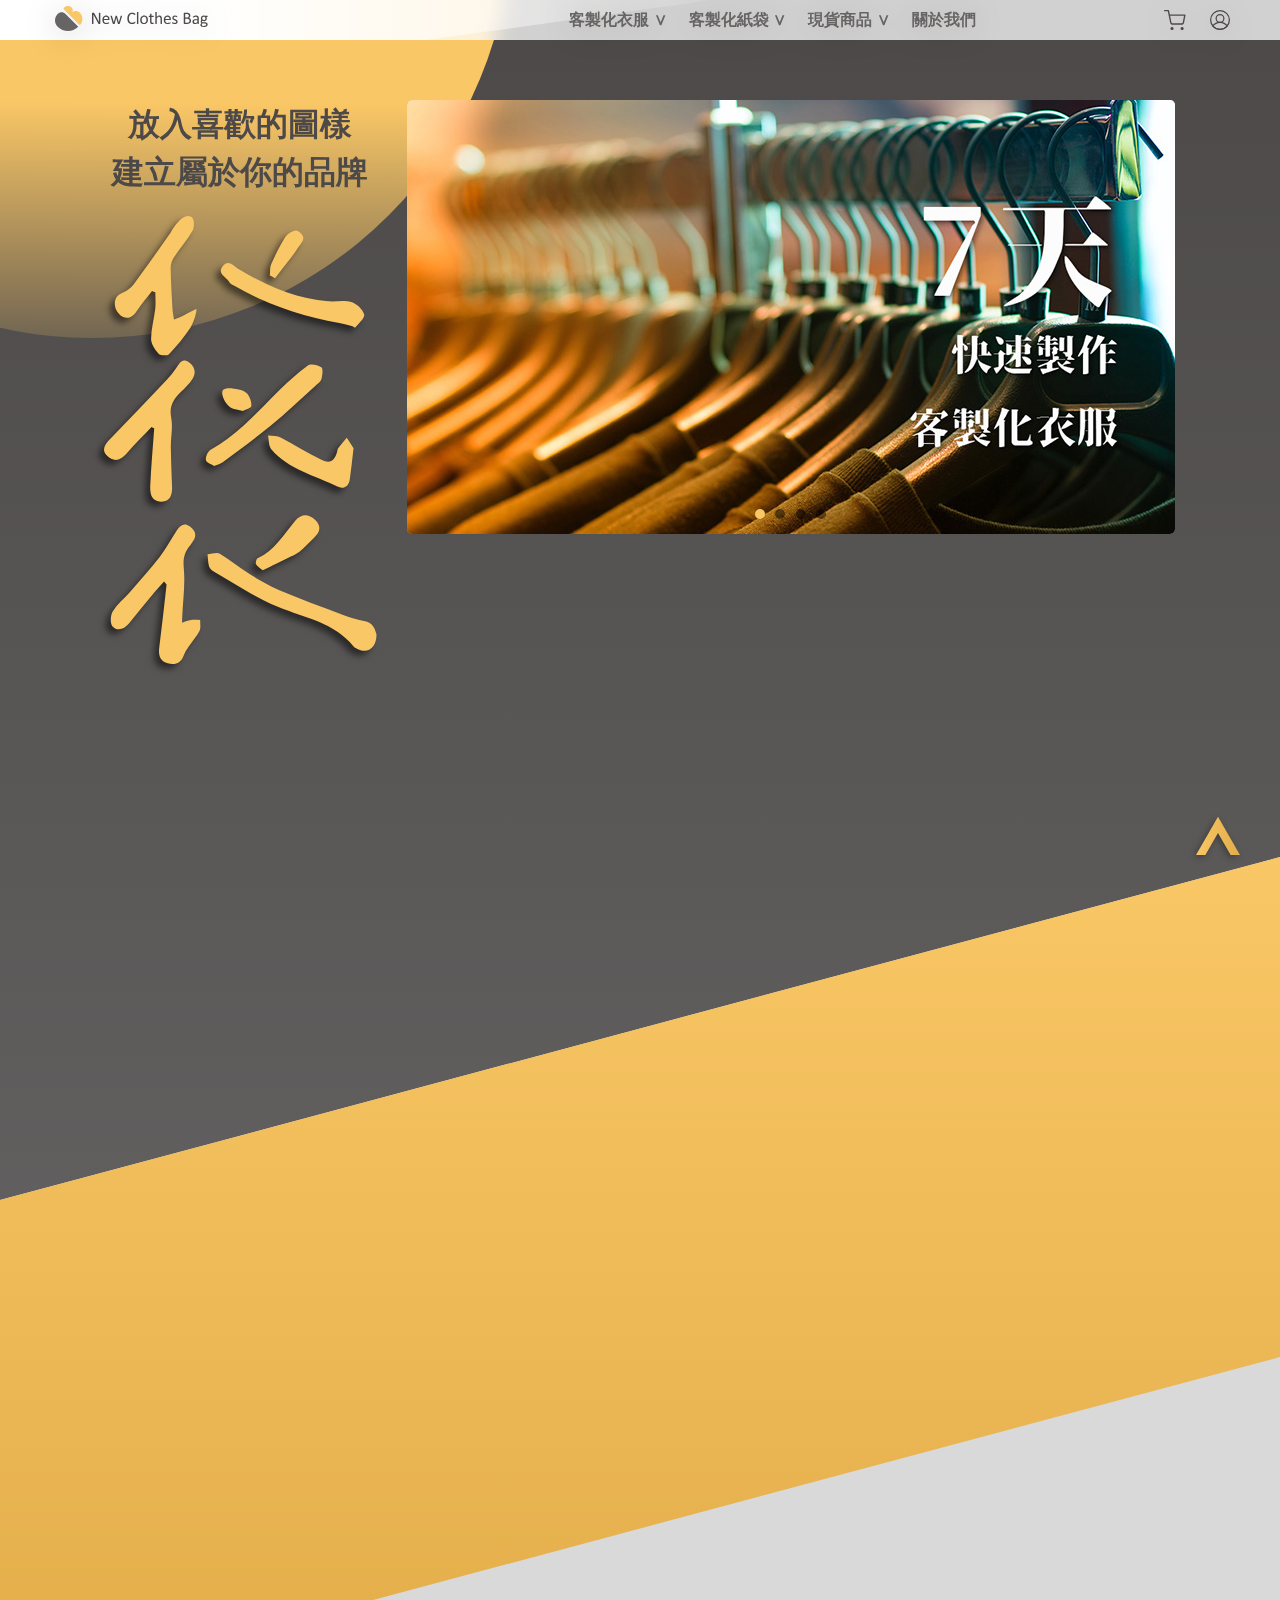
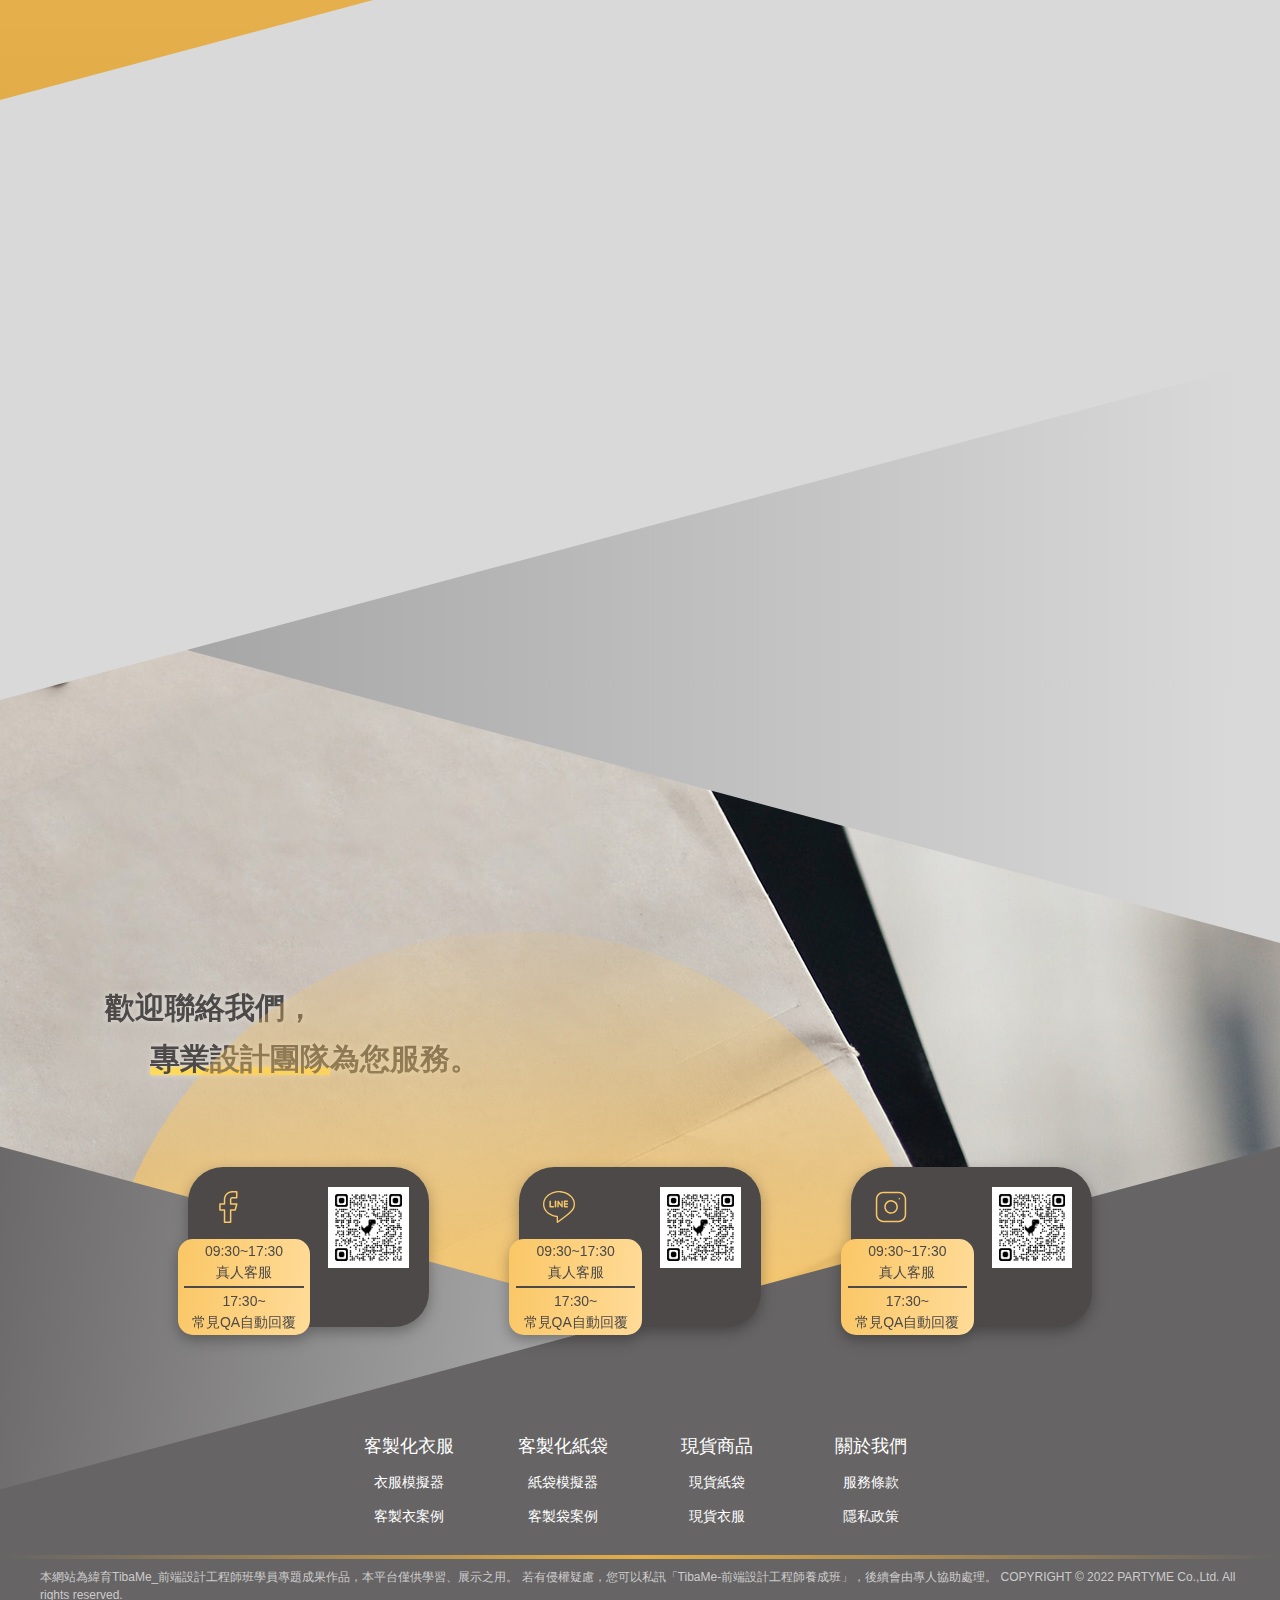
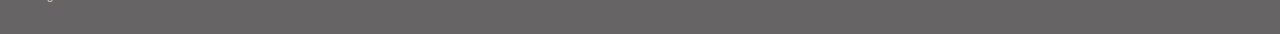
==== commit bc6a35da: "fix all css結構整理未完成" ====
--- a/index.html
+++ b/index.html
@@ -4,15 +4,15 @@
     <meta charset="UTF-8">
     <meta http-equiv="X-UA-Compatible" content="IE=edge">
     <meta name="viewport" content="width=device-width, initial-scale=1.0">
-    <link rel="stylesheet" href="reset.css">
-    <link rel="stylesheet" href="grid.css">
-    
-    <link rel="stylesheet" href="header.css">
-    <link rel="stylesheet" href="footer.css">
-
-    <link rel="stylesheet" href="index.css">
+    <link rel="stylesheet" href="./css/reset.css">
+    <link rel="stylesheet" href="./css/grid.css">
+    <link rel="stylesheet" href="./css/header.css">
+    <link rel="stylesheet" href="./css/footer.css">
+    <link rel="stylesheet" href="./css/style.css">
+    <link rel="stylesheet" href="./css/index.css">
     
     <title>新衣袋-New Clothes Bag</title>
+    <script src="./js/jquery-3.6.1.min.js"></script>
     <script src="./index.js"></script>
 </head>
 <body>
@@ -33,7 +33,7 @@
                 <span></span>
             </label>
             
-            <nav class="main-nav">
+            <nav class="main-nav" title="導覽列">
                 <ul class="menu">
                     <li>
                         <a href="./custom_clothing_emulator.html">客製化衣服 &or;</a>
@@ -81,8 +81,10 @@
     <section class="container">
         <div class="row slogans">
             <div class="slogan">
-                <p>放入喜歡的圖樣</p>
-                <p>建立屬於你的品牌</p>
+                <h2>
+                    <p>放入喜歡的圖樣</p>
+                    <p>建立屬於你的品牌</p>
+                </h2>
                 <div class="totem">
                     <img src="./pic/icon/totem.svg" alt="【New Clothes Bag】參考圖騰">
                 </div>
@@ -111,7 +113,7 @@
         <div class="row md-position-r">
             <div class="col-md-12 col-xl-8 clothes">
                 <div class="clothes-block">
-                    <div class="clothes-copywriting">
+                    <div class="clothes-copywriting fadeUp">
                         <a href="./custom_clothing_emulator.html" title="前往客製衣服模擬器">
                             <h2><img src="./pic/icon/link-R.svg" alt="【New Clothes Bag】客製衣服">製作專屬於自己的衣服</h2>
                         </a>
@@ -121,7 +123,7 @@
                     </div>
                         <div class="clothes-wrap">
                             <div class="swiper mySwiper">
-                                <div class="clothes-swiper-wrapper">
+                                <div class="clothes-swiper-wrapper fadeLeft">
                                     <div class="swiper-slide">
                                         <a href="./custom_clothing_case_demo_01.html">
                                             <img src="./pic/home/clothes/clothes-250px-1.jpg" alt="【New Clothes Bag】客製衣服實作案例">
@@ -153,17 +155,14 @@
                                     </div>
                                 </div>
                                 <div class="swiper-pagination"></div>
-                                <div id="clothesLeft" class="more">
+                                <div id="clothesLeft" class="more fadeLeft">
                                     <img src="./pic/icon/link-R.svg" alt="看更多客製化衣服" title="看更多客製化衣服">
                                 </div>
                             </div>
                         </div>
-                        
-
-                    </a>
-                </div>
-            </div>
-            <div  class="col-mi-4 col-md-4 col-xl-4 clothes-pic">
+                </div>
+            </div>
+            <div  class="col-mi-4 col-md-4 col-xl-4 clothes-pic fadeRight">
                 <a href="custom_clothing_case.html">
                     <img src="./pic/home/clothes/clothes-528px-0.png" alt="客製化衣服範例">
                 </a>
@@ -177,7 +176,7 @@
         <div class="row md-position-r">
             <div class="col-md-12 col-xl-8 bag">
                 <div class="bag-block">
-                    <div class="bag-copywriting">
+                    <div class="bag-copywriting fadeUp">
                         <a href="./custom_clothing_emulator" title="前往紙袋模擬器">
                             <h2><img src="./pic/icon/link-R.svg" alt="客製紙袋">製作專屬於自己的紙袋</h2>
                         </a>
@@ -187,7 +186,7 @@
                     </div>
                         <div class="bags-wrap">
                             <div class="swiper mySwiper">
-                                <div class="bags-swiper-wrapper">
+                                <div class="bags-swiper-wrapper fadeRight">
                                     <div class="swiper-slide">
                                         <img src="./pic/home/bags/bag-11.png" alt="【New Clothes Bag】客製紙袋實作案例">
                                     </div>
@@ -214,37 +213,36 @@
                                     </div>
                                 </div>
                                 <div class="swiper-pagination"></div>
-                                <div id="boxsLeft" class="more">
+                                <div id="boxsLeft" class="more fadeRight">
                                     <img src="./pic/icon/link-R.svg" alt="看更多客製化紙袋" title="看更多客製化紙袋">
                                 </div>
                             </div>  
                         </div>
                 </div>
             </div>
-            <div class="col-mi-4 col-md-4 col-xl-4 clothes-pic">
+            <div class="col-mi-4 col-md-4 col-xl-4 clothes-pic fadeLeft">
                 <img src="./pic/home/bags/bag-01.png" alt="客製化紙袋範例">                
             </div>
             
         </div>
     </section>
 
-
-
-
-    <aside class="container guideSlogan">
-        <div class="row guideSlogan1">
-            <p class="">不知道如何設計，只有<span>模糊的概念</span> ?</p>
+    <section class="guideSlogan-boundary">
+        <div class="guideSlogan1 fadeUp">
+            <p>不知道如何設計，</p>
+            <p>只有<span>模糊的概念</span>?</p>
         </div>
-        <div class="row guideSlogan2">
-            <div class="col-12">
-                <p>歡迎聯絡我們，</p>
-                <p><span>專業設計團隊</span>為您服務。</p>
+    </section>
+    <div class="guideSlogan-bc">
+        <div class="container">
+            <div class="row guideSlogan2">
+                <div class="col-12">
+                    <p>歡迎聯絡我們，</p>
+                    <p><span>專業設計團隊</span>為您服務。</p>
+                </div>
             </div>
         </div>
-    </aside>
-
-
-  
+    </div>
 
     <div class="to-top"><a href="#"><img src="./pic/icon/up.svg" alt=""></a></div>
 
@@ -269,19 +267,25 @@
             <div class="row">
                 
                 <div class="col-10 col-md-10">
-                    <div class="contactUs row row-cols-xl-3 row-cols-md-3">
+                    <div class="contactUs row row-cols-3 row-cols-mi-3">
                         <div class="col">
                             <div class="contactUs-card">
                                 <div>
                                     <a class="item" href="#">
                                         <div>
-                                            <img class="icon" src="pic/icon/fb.svg" alt="fb">
+                                            <div class="icon">
+                                                <img src="pic/icon/fb.svg" alt="fb">
+                                            </div>
                                             <div class="contactUs-card-service">
-                                                <p>09:30~17:30</p>
-                                                <p>真人客服</p>
+                                                <div>
+                                                    <p>09:30~17:30</p>
+                                                    <p>真人客服</p>
+                                                </div>
                                                 <span></span>
-                                                <p>17:30~</p>
-                                                <p>常見QA自動回覆</p>
+                                                <div>
+                                                    <p>17:30~</p>
+                                                    <p>常見QA自動回覆</p>
+                                                </div>
                                             </div>
                                         </div>
                                         <div class="QR">
@@ -296,13 +300,19 @@
                                 <div>
                                     <a class="item" href="#">
                                         <div>
-                                            <img class="icon" src="pic/icon/line.svg" alt="line">
+                                            <div class="icon">
+                                                <img class="icon" src="pic/icon/line.svg" alt="line">
+                                            </div>
                                             <div class="contactUs-card-service">
-                                                <p>09:30~17:30</p>
-                                                <p>真人客服</p>
+                                                <div>
+                                                    <p>09:30~17:30</p>
+                                                    <p>真人客服</p>
+                                                </div>
                                                 <span></span>
-                                                <p>17:30~</p>
-                                                <p>常見QA自動回覆</p>
+                                                <div>
+                                                    <p>17:30~</p>
+                                                    <p>常見QA自動回覆</p>
+                                                </div>
                                             </div>
                                         </div>
                                         <div class="QR">
@@ -317,13 +327,19 @@
                                 <div>
                                     <a class="item" href="#">
                                         <div>
-                                            <img class="icon" src="pic/icon/ig.svg" alt="ig">
+                                            <div class="icon">
+                                                <img class="icon" src="pic/icon/ig.svg" alt="ig">
+                                            </div>
                                             <div class="contactUs-card-service">
-                                                <p>09:30~17:30</p>
-                                                <p>真人客服</p>
+                                                <div>
+                                                    <p>09:30~17:30</p>
+                                                    <p>真人客服</p>
+                                                </div>
                                                 <span></span>
-                                                <p>17:30~</p>
-                                                <p>常見QA自動回覆</p>
+                                                <div>
+                                                    <p>17:30~</p>
+                                                    <p>常見QA自動回覆</p>
+                                                </div>
                                             </div>
                                         </div>
                                         <div class="QR">
@@ -335,7 +351,7 @@
                         </div>
                     </div>
                 </div>
-                <div class=" col-6 col-md-6 col-md-8">
+                <div class="col-lg-6 col-md-10 col-mi-10">
                     <ul class="footer-wrap row">
                         <li class="col-3">
                             <a href="./custom_clothing_emulator.html">客製化衣服</a>
@@ -378,6 +394,21 @@
         </div> 
     </footer>
 
+    <script>
+        //     let oth = $(window).innerHeight();
+        // $(window).scroll(function(){
+        //     let sct = $(this).scrollTop().top-50;
+        //     let all = sct+oth;
+        //     $(".fadeIn").each(function(){
+        //         let sld = $(this).offset().top;
+        //         if(all >sld){
+        //             $(this).addClass("fadeDown");
+        //         }else{
+
+        //         }
+        //     });
+        // });
+    </script>
 
 </body>
 </html>
--- a/css/grid.css
+++ b/css/grid.css
@@ -0,0 +1,133 @@
+
+.container{
+    max-width: 1200px;
+    margin: 0 auto;
+    padding-left: 15px;
+    padding-right: 15px;
+
+}
+.row{
+    display: flex;
+    flex-wrap: wrap;
+    margin-left: -15px;
+    margin-right: -15px;
+}
+[class*='col-'],
+.col{
+    padding-left: 15px; 
+    padding-right: 15px; 
+    box-sizing: border-box;
+}
+.col-1{ width: 8.333333%; }
+.col-2{ width: 16.666666%; }
+.col-3{ width: 25%; }
+.col-4{ width: 33.333333%; }
+.col-5{ width: 41.666666%; }
+.col-6{ width: 50%; }
+.col-7{ width: 58.333333%; }
+.col-8{ width: 66.666666%; }
+.col-9{ width: 75%; }
+.col-10{ width: 83.333333%; }
+.col-11{ width: 91.666666%; }
+.col-12{ width: 100%; }
+
+@media screen and (max-width:767px){
+    .col-mi-1{ width: 8.333333%; }
+    .col-mi-2{ width: 16.666666%; }
+    .col-mi-3{ width: 25%; }
+    .col-mi-4{ width: 33.333333%; }
+    .col-mi-5{ width: 41.666666%; }
+    .col-mi-6{ width: 50%; }
+    .col-mi-7{ width: 58.333333%; }
+    .col-mi-8{ width: 66.666666%; }
+    .col-mi-9{ width: 75%; }
+    .col-mi-10{ width: 83.333333%; }
+    .col-mi-11{ width: 91.666666%; }
+    .col-mi-12{ width: 100%; }
+}
+
+@media screen and (min-width:768px){
+    .col-md-1{ width: 8.333333%; }
+    .col-md-2{ width: 16.666666%; }
+    .col-md-3{ width: 25%; }
+    .col-md-4{ width: 33.333333%; }
+    .col-md-5{ width: 41.666666%; }
+    .col-md-6{ width: 50%; }
+    .col-md-7{ width: 58.333333%; }
+    .col-md-8{ width: 66.666666%; }
+    .col-md-9{ width: 75%; }
+    .col-md-10{ width: 83.333333%; }
+    .col-md-11{ width: 91.666666%; }
+    .col-md-12{ width: 100%; }
+}
+@media screen and (min-width:1024px){
+    .col-lg-1{ width: 8.333333%; }
+    .col-lg-2{ width: 16.666666%; }
+    .col-lg-3{ width: 25%; }
+    .col-lg-4{ width: 33.333333%; }
+    .col-lg-5{ width: 41.666666%; }
+    .col-lg-6{ width: 50%; }
+    .col-lg-7{ width: 58.333333%; }
+    .col-lg-8{ width: 66.666666%; }
+    .col-lg-9{ width: 75%; }
+    .col-lg-10{ width: 83.333333%; }
+    .col-lg-11{ width: 91.666666%; }
+    .col-lg-12{ width: 100%; }
+}
+@media screen and (min-width:1200px){
+    .col-xl-1{ width: 8.333333%; }
+    .col-xl-2{ width: 16.666666%; }
+    .col-xl-3{ width: 25%; }
+    .col-xl-4{ width: 33.333333%; }
+    .col-xl-5{ width: 41.666666%; }
+    .col-xl-6{ width: 50%; }
+    .col-xl-7{ width: 58.333333%; }
+    .col-xl-8{ width: 66.666666%; }
+    .col-xl-9{ width: 75%; }
+    .col-xl-10{ width: 83.333333%; }
+    .col-xl-11{ width: 91.666666%; }
+    .col-xl-12{ width: 100%; }
+}
+/* ====================== */
+.row-cols-1 .col{ width: 100%;}
+.row-cols-2 .col{ width: 50%;}
+.row-cols-3 .col{ width: 33.333333%;}
+.row-cols-4 .col{ width: 25%;}
+.row-cols-5 .col{ width: 20%;}
+.row-cols-6 .col{ width: 16.666666%;}
+
+@media screen and (max-width:767px){
+    .row-cols-mi-1 .col{ width: 100%;}
+    .row-cols-mi-2 .col{ width: 50%;}
+    .row-cols-mi-3 .col{ width: 33.333333%;}
+    .row-cols-mi-4 .col{ width: 25%;}
+    .row-cols-mi-5 .col{ width: 20%;}
+    .row-cols-mi-6 .col{ width: 16.666666%;}
+}
+
+@media screen and (min-width:768px){
+    .row-cols-md-1 .col{ width: 100%;}
+    .row-cols-md-2 .col{ width: 50%;}
+    .row-cols-md-3 .col{ width: 33.333333%;}
+    .row-cols-md-4 .col{ width: 25%;}
+    .row-cols-md-5 .col{ width: 20%;}
+    .row-cols-md-6 .col{ width: 16.666666%;}
+}
+
+@media screen and (min-width:1024px){
+    .row-cols-lg-1 .col{ width: 100%;}
+    .row-cols-lg-2 .col{ width: 50%;}
+    .row-cols-lg-3 .col{ width: 33.333333%;}
+    .row-cols-lg-4 .col{ width: 25%;}
+    .row-cols-lg-5 .col{ width: 20%;}
+    .row-cols-lg-6 .col{ width: 16.666666%;}
+}
+
+@media screen and (min-width:1200px){
+    .row-cols-xl-1 .col{ width: 100%;}
+    .row-cols-xl-2 .col{ width: 50%;}
+    .row-cols-xl-3 .col{ width: 33.333333%;}
+    .row-cols-xl-4 .col{ width: 25%;}
+    .row-cols-xl-5 .col{ width: 20%;}
+    .row-cols-xl-6 .col{ width: 16.666666%;}
+}--- a/css/header.css
+++ b/css/header.css
@@ -0,0 +1,244 @@
+#menu-switch{
+    display: none;
+}
+
+
+
+header{
+    width: 100%;
+    height: 40px;
+    top: 0;    
+    position: fixed;
+    /* filter:drop-shadow(0px 5px 7px rgba(0,0,0,.3)); */
+    backdrop-filter: blur(10px);
+    z-index: 1000;
+    
+}
+header .container{
+
+    display: flex;
+    justify-content: space-between;
+    align-self: center;
+    align-items: center;
+}
+
+
+
+
+.header{
+    filter: drop-shadow(0px 4px 15px rgba(0,0,0,.17));
+}
+
+
+/* -backglass的背景毛玻璃色塊 */
+.header-backglass{
+    width: 100%;
+    height: 40px;
+    top: 0;
+    background-color:rgba(255,255,255, .75);
+    position: fixed;
+    overflow: hidden;
+}
+
+.header-backglass::after{
+    content:"";
+    width: 100%;
+    height: 120px;
+    top:calc(-50%) ;
+    left:calc(0%) ;
+    color: #000;
+    background:
+    linear-gradient(90deg, #FFFFFF 15%, #FFFFFF00 60%);
+    background-size:left;
+    transform:skewY(-8deg)    translateX(0%)translateY(0%);
+    transform-origin: left;
+    position: absolute  ;
+    /* z-index: -1; */
+}
+
+
+
+
+/* LOGO */
+h1 a{
+    padding-left: 15px;
+    padding-right: 15px;
+    margin: auto;
+    vertical-align: top;
+    /* z-index: 50; */
+}
+/* 選單超連結 */                                                
+
+
+
+.main-nav .menu{
+    display: flex;
+    justify-content: center;
+}
+
+.main-nav .menu a{
+    display: block;
+    padding: 11px;
+    color: rgba(102, 100, 100, 1);
+    font-size: 16px;
+    font-weight: 600;
+    text-decoration:none;
+    z-index: 50;
+}
+
+.main-nav .menu > li{
+    position: relative;
+}
+
+.main-nav .sub-menu{
+    width: 100%;
+    display: none;
+    position: absolute;
+    background:#ffffff;
+    top: 100%;
+    z-index: 1000;
+}
+
+.main-nav .menu li:hover > a{
+    background-color: #FAC766;
+}
+
+.main-nav li:hover > .sub-menu{
+    display: block;
+}
+
+.main-nav li:hover > .sub-menu a:hover{
+    background-color: #ffe1aa;
+}
+
+.menu-icon img{
+    height: 40px;
+    padding: 10px;
+    box-sizing: border-box;
+    vertical-align: middle;
+    /* z-index: 50; */
+}
+
+
+@media screen and (max-width:1023px){
+    .hb{
+        width: 40px;
+        height: 40px;
+        margin-right:40px ;
+        display: flex;
+        justify-content: space-evenly;
+        align-items: center;
+        position: relative;
+        z-index: 10;
+        order: -1;
+    }
+    .hb:hover{
+        cursor: pointer;
+    }
+
+    .hb span {
+        display: block;
+        width: 34px;
+        height: 3px;
+        border-radius: 3px;
+        margin: 8px auto 0;
+        background-color: #4C4948;
+        position: absolute;
+        top: 7px;
+        left: 0;
+        right: 0;
+        opacity: 1;
+        margin: auto;
+        transform: rotate(0deg);
+        transition: transform .3s 0s, top .3s .3s;
+    
+    }
+    .main-nav {
+        display: block;
+        position: absolute;
+        background-color: #ffffffee;
+        width: 100%;
+        left: -200%;
+        top: 100%;
+        opacity: 0;
+        transition: opacity .7s 0s ,left .7s 0s;
+    }
+    .menu{
+        display: flex;
+        flex-direction: column;
+    }
+
+
+    .hb span:nth-child(1) {
+        top: 9px;
+        transition: transform .3s 0s, top .3s .3s;
+    }
+    .hb span:nth-child(2) {
+        top: 0;
+        bottom: 0;
+        opacity: 1;
+        transition: opacity .6s .3s;
+    }
+    .hb span:nth-child(3) {
+        top: 29px;
+        transition: transform .3s 0s, top .3s .3s;
+    }
+    
+    .main-nav li > .sub-menu{
+        display: block;
+        position: relative;
+        color: #ffe1aa;
+        background-color: #99999933;
+        width: calc(100% - 30px);
+    }
+    .main-nav a {
+        display: block;
+    }
+    .menu li ul{
+
+        padding-left: 30px;
+    }
+    #menu-switch:checked + .header .main-nav {
+        display: block;
+        left: 0;
+        opacity: 1;
+        transition: opacity .3s  ,left .5s 0s;
+    } 
+    #menu-switch:checked + .header .hb span:nth-child(1){
+        top: 19px;
+        transform: rotate(45deg);
+        transition: top .3s 0s, transform .3s .3s;
+    }
+    #menu-switch:checked + .header .hb span:nth-child(2){
+        opacity: 0;
+        transition: opacity .3s;
+    }
+    #menu-switch:checked + .header .hb span:nth-child(3){
+        top: 19px;
+        transform: rotate(-45deg);
+        transition: top .3s 0s, transform .3s .3s;
+    }
+}
+
+@media screen and (min-width:1024px) {
+
+}
+@media screen and (min-width:1200px) {
+    .slogan{
+        padding:0 30px;
+        filter:drop-shadow(0px 0px 0px rgba(0,0,0,0));
+    }
+    .slogan p{
+        color:rgb(76, 73,72);
+        display: block;
+    }
+    .slogan .totem{
+        display: flex;
+        padding: 20px 0;
+        filter:drop-shadow(-5px 5px 3px rgba(0,0,0,.5));
+    }
+
+    .banner{
+        width: 800px;
+    }
+}
--- a/css/footer.css
+++ b/css/footer.css
@@ -0,0 +1,354 @@
+footer{
+    /* margin-bottom: -700px; */
+    /* width: 100vw; */
+    min-height: 750px;
+    
+    margin-top: -550px;
+    position: relative;
+    overflow: hidden;
+    z-index: 50;
+
+}
+.footer{
+    /* margin-top:250px ; */
+    /* width: 100%; */
+    /* height: auto; */
+    bottom: 0px;
+    left: 0;
+    right: 0;
+    position: absolute;
+}
+
+.footer-span{
+    display: block;
+    width: 100VW;
+    height: 4px;
+    left: 50%;
+    
+    margin: 10px 0;
+    background:
+    radial-gradient(circle at center,#E2AD49,rgba(226, 173, 73, 0));
+    position: absolute;
+    transform:translateX(-50%) translateY(50%);
+
+}
+
+.Disclaimer{
+    font-size: 12px;
+    line-height: 1.5;
+    color: #ccc;
+    padding: 25px 0px 30px 0;
+
+}
+
+.Disclaimer::after{
+    content: "";
+    width: calc(100vw + 100px);
+    height: 1200px;
+    left: 50%;
+    bottom: -50%;
+    position: absolute;
+    transform:translateX(-50%) translateY(50%) skewY(-15deg);
+    background: #666464;
+    z-index: -1;
+}
+.footer::before{
+    content: "";
+    top: 50%;
+    left: 40%;
+    position: absolute;
+    width: 840px;
+    height: 840px;
+    transform:translateX(-50%) translateY(-50%) rotate(0deg);
+    border-radius: 50%;
+    background: linear-gradient(0deg, #FAC766 50.77%, rgba(250, 199, 102, 0) 106.36%);
+    z-index: -1;
+    animation: baloon_2 3s infinite;
+    animation-duration: 5s;
+}
+.Disclaimer::before{
+    content: "";
+    bottom: -50%;
+    left: 50%;
+    width: calc(100vw + 100px);
+    height: 1200px;
+    position: absolute;
+    transform:translateX(-50%) translateY(50%)
+    skewY(15deg);
+    background:linear-gradient(277.54deg, #D9D9D9 31.14%, #666464 99.59%);
+    z-index: -1;
+}
+.footer-bc1{
+    
+    width: 100%;
+    height: 600px;
+    bottom: 0;
+    position: absolute;
+    transform:skewY(-15deg);
+    background-color: #666464;
+    z-index: 1;
+  
+}
+.footer .row{
+    justify-content: center;
+    align-items: flex-end;
+}
+.footer-wrap{
+    /* margin-top: 800px; */
+    display: flex;
+    z-index: 10;
+}
+
+
+.footer-item{
+    margin-top: 10px;
+}
+
+.footer li{
+    
+    padding: 10px 0px;
+    font-size: 14px;
+}
+.footer-wrap > li{
+    font-size: 18px;
+    /* line-height: 1.9; */
+    text-align: center;
+}
+
+
+.footer-wrap li a{
+    color: #fff;
+}
+
+
+/* ======================= */
+.contactUs{
+    margin: 100px 0;
+    z-index: 50;
+}
+
+.contactUs-card{
+    width: 80%;
+    height: 150px;
+    left: 10%;
+    padding: 20px 20px;
+    margin-bottom: 30px;
+    box-sizing: border-box;
+
+    background: #4C4948;
+    border-radius: 35px;
+    filter:drop-shadow(0px 5px 7px rgba(0,0,0,.3));
+    display: flex;
+    justify-content: center;
+    
+    position: relative;
+    z-index: 50;
+}
+
+.contactUs-card .item{
+    display: flex;
+    flex-direction: row;
+    justify-content: space-between;
+    align-items: flex-start;
+} 
+
+.contactUs-card .item .icon img{
+    height: 50px;
+}
+.contactUs-card .QR{
+    width: 40%;
+}
+.contactUs-card .QR img{
+    width: 100%;
+}
+.contactUs-card-service{
+    position: absolute;
+    width: 55%;
+    height: 60%;
+    background: linear-gradient(94.42deg, #FAC766 0%, #FFDB98 100%);
+    left: -10px;
+    top: 45%;
+    border-radius:15px 15px 15px 15px;
+
+    z-index: 50;
+    display: flex;
+    flex-direction: column;
+    justify-content: center;
+    align-items: center;
+
+}
+.contactUs-card-service p{
+    color: #4C4948;
+    text-align: center;
+    line-height: 1.4;
+    font-size: 14px;
+}
+.contactUs-card-service span{
+    display: block;
+    width: 90%;
+    height: 2px;
+    margin: 3px;
+    background-color: #4C4948;
+    z-index: 50;
+}
+
+@media screen and (max-width:767px) {
+    .contactUs.row{
+        /* flex-direction: column; */
+        justify-content:space-between;
+        align-items:center;
+        align-self: center;
+    }
+    .contactUs.row .col{
+        padding-left: 0;
+        padding-right: 0;
+    }
+    .contactUs-card .QR{
+        display: none;
+    }
+    .contactUs-card .item .icon img{
+        width: 40px;
+        height: 40px;
+    }
+    .contactUs-card{
+        width: 25vw;
+        left: 0;
+        right: 0;
+    }
+    .contactUs-card-service{
+        width: calc(25vw - 8px);
+        top: calc(40% - 4px);
+        left: 4px;
+        border-radius: 8px 8px 30px 30px;
+
+    }
+    .contactUs-card {
+        margin-bottom: 0;
+        padding: 10px;
+    }
+    .contactUs-card-service p{
+        font-size: 12px
+    }
+
+    .footer li{
+    
+        padding: 10px 0px;
+        font-size: 12px;
+    }
+    .footer-wrap > li{
+        font-size: 14px;
+        /* line-height: 1.9; */
+        text-align: center;
+    }
+}
+
+@media screen and (min-width:768px) {
+
+    .contactUs-card .item{
+        display: flex;
+        justify-content: center;
+        align-items: flex-start;
+    }
+    .contactUs-card .item .icon img{
+        width: 40px;
+        height: 40px;
+    }
+    .contactUs-card .QR{
+        display: none;
+    }
+    .contactUs-card{
+        width: 20vw;   
+        padding: 10px;
+    }
+    .contactUs-card-service{
+        width: calc(20vw - 8px);
+        top: calc(40% - 4px);
+        left: 4px;
+        border-radius: 8px 8px 30px 30px;
+    }
+    .contactUs-card {
+        margin-bottom: 0;
+    }
+
+
+}
+
+@media screen and (min-width:1024px) {
+
+
+}
+@media screen and (min-width:1200px) {
+    .contactUs-card{
+        width: 80%;
+        height: 160px;
+        left: 10%;
+        padding: 20px;
+        box-sizing: border-box;
+        background: #4C4948;
+        border-radius: 35px;
+        filter:drop-shadow(0px 5px 7px rgba(0,0,0,.3));
+        display: flex;
+        justify-content: center;
+        
+        position: relative;
+        z-index: 50;
+    }
+    .contactUs-card .QR{
+        display: block;
+    }
+    .contactUs-card .item .icon{
+        height: 50px;
+    }
+        
+    .contactUs-card-service{
+        position: absolute;
+        width: 55%;
+        height: 60%;
+        background: linear-gradient(94.42deg, #FAC766 0%, #FFDB98 100%);
+        left: -10px;
+        top: 45%;
+        border-radius:15px 15px 15px 15px;
+
+        z-index: 50;
+        display: flex;
+        flex-direction: column;
+        justify-content: center;
+        align-items: center;
+
+    }
+    .contactUs-card-service p{
+        color: #4C4948;
+        text-align: center;
+        line-height: 1.5;
+        font-size: 14px;
+    }
+    .contactUs-card-service span{
+        display: block;
+        width: 90%;
+        height: 2px;
+        margin: 3px;
+        background-color: #4C4948;
+        z-index: 50;
+    }
+
+    .contactUs-card .item{
+        display: flex;
+        flex-direction: row;
+        justify-content: space-between;
+        align-items: flex-start;
+    } 
+}
+
+
+/* ======== */
+
+@keyframes baloon_1{
+    0% { transform:translateY(20px);}
+    50% {transform:translateY(50px);}
+    100% {transform:translateY(20px);}
+}
+@keyframes baloon_2{
+    0% { transform:translateY(-45%);}
+    50% {transform:translateY(-50%);}
+    100% {transform:translateY(-45%);}
+}--- a/css/style.css
+++ b/css/style.css
@@ -0,0 +1,168 @@
+
+.bc0,.bc0-1,.bc0-2{
+    position: absolute;
+    top: 0;
+    width: 100%;
+    height: 1500px;
+    background:no-repeat url(../pic/back_img/back_img01.jpg),
+    linear-gradient(0deg, #666464 0%, #4C4948 100%);
+    background-size: cover;
+    /* clip-path: polygon(0 0, 100% 0, 100% 0%, 0% 100%); */
+    z-index: 1;
+}
+.bc0{
+    
+}
+.bc0-1{
+    background:no-repeat url(../pic/back_img/back_img01-1.jpg),
+    linear-gradient(0deg, #666464 0%, #4C4948 100%);
+    
+    overflow: hidden;
+}
+.bc0-2{
+    overflow: hidden;
+    background:
+    linear-gradient(0deg, #666464 0%, #4C4948 100%);
+}
+
+.round{
+    position: absolute;
+    width: 840px;
+    height: 840px;
+    right: 60%;
+    top: -502px;
+    border-radius: 50%;
+    background: linear-gradient(180.39deg, #FAC766 71.77%, rgba(250, 199, 102, 0) 106.36%);
+    z-index: 1;
+    
+    animation: baloon_1 7s infinite;
+    animation-delay: .7s;
+}
+
+.round-1{
+    position: absolute;
+    width: 840px;
+    height: 840px;
+    left: 60%;
+    top: -502px;
+    border-radius: 50%;
+    background: linear-gradient(180.39deg, #FAC766 71.77%, rgba(250, 199, 102, 0) 106.36%);
+    z-index: 1;
+    
+    animation: baloon_1 7s infinite;
+    animation-delay: .7s;
+}
+
+
+
+
+.bc1,.bc1-1,.bc1-2{
+    width: 100%;
+    height: 500px;
+    top: 1200px;
+    background: linear-gradient(15deg, #E2AD49 0%, #FAC766 100%);
+    transform-origin:left;
+    transform:skewY(-15deg);
+    position: absolute;
+    transition: .5s;
+    z-index: 4;
+}
+
+
+.bc1-1{
+    top: 900px;
+    transform:skewY(15deg);
+    transform-origin:right;
+    transition: .5s;
+}
+
+.bc1-2{
+    top: 1000px;
+    height: 400px;
+    background: linear-gradient(15deg, #FFDB98 0%, #FAC766 100%);
+    transform:skewY(15deg);
+    transform-origin:right;
+    transition: .5s;
+}
+
+
+.bc2,.bc2-1{
+    width: 100%;
+    height: 1100px;
+    top: 1200px;
+    background-color: #D9D9D9;
+    transform-origin:left;
+    transform:skewY(-15deg);
+    position: absolute;
+    transition: .5s;
+    z-index: 3;
+}
+.bc2-1{
+    top: 900px;
+    height: 800px;
+    transition: .5s;
+}
+
+.bc3{
+    width: 100%;
+    height: 300px;
+    top: 1850px;
+    background: linear-gradient(15deg, #E2AD49 0%, #FAC766 100%);
+    transform-origin:left;
+    transform:skewY(15deg);
+    position: absolute;
+    transition: .5s;
+    z-index: 4;
+}
+
+
+.bc4,.bc4-1{
+    width: 100%;
+    height: 750px;
+    top: 1450px;
+    background: linear-gradient(270deg, #D9D9D9 2.94%, #9d9d9d 100%);
+    transform-origin:left;
+    transform:skewY(15deg);
+    position: absolute;
+    transition: .5s;
+    z-index: 2;
+}
+.bc4-1{
+    top: 600px;
+}
+
+.bc5{
+    width: 100%;
+    height: 1000px;
+    bottom: -1600px;
+    background:#D9D9D9;
+    position: absolute;
+    transition: .5s;
+    z-index: 1;
+}
+
+
+
+.bc6,.bc6-1,.bc6-2{
+    width: 100%;
+    height: 1200px;
+    bottom: -2500px;
+    background:no-repeat url(../pic/back_img/back_img02.jpg) ;
+    background-size: cover;
+    background-position: left bottom;
+    position: absolute;
+    transition: .5s;
+    z-index: 1;
+    
+}
+
+.bc6-2{
+    top: 1230px;
+    width: 100%;
+    bottom: auto;
+    background:url(../pic/back_img/back_img04.jpg);
+    background-size: cover;
+    background-position: center top;
+}
+
+
--- a/css/index.css
+++ b/css/index.css
@@ -0,0 +1,1024 @@
+/* 
+z-index規範
+背景1-29
+內容30以上
+hearder1000~
+
+*/
+/* swiper修改 */
+
+
+@media screen and (max-width:747px) {
+    :root{
+        --windor-Width:calc(120vw + 10px);
+    }
+}
+@media screen and (min-width:748px) {
+    :root{
+        --windor-Width:calc(120vw + 10px);
+    }
+}
+@media screen and (min-width:1024px) {
+    :root{
+        --windor-Width:calc(100% +100vw -1200px);
+    }
+}
+@media screen and (min-width:1200px) {
+    :root{
+        --windor-Width:calc(100% +100vw -1200px);
+    }
+
+
+
+}
+
+:root{
+    --swiper-theme-color:#FAC766;
+    /* --windor-Width:calc(100% +100vw -1200px); */
+}
+
+::-webkit-scrollbar{
+    /* display: none; */
+    width: 10px;
+    width: calc();
+    background-color: #D9D9D9;
+  }
+::-webkit-scrollbar-thumb
+{
+    background-color: #F5F5F5;
+    border-radius: 10px;
+}
+
+html {
+    min-height: 100%;
+    margin: 0;
+    overflow-y: auto;
+    /* overflow-x: hidden; */
+
+}
+
+/* 共通設定 */
+
+
+
+.father{
+overflow-y:overlay;
+}
+body{
+    min-height: 100%;
+    margin: 0;
+    font-family:sans-serif, arial,"Microsoft JhengHei","微軟正黑體",sans-serif;
+}
+
+
+h2{
+    font-size: 36pt;
+}
+a{
+    text-decoration:none;
+}
+
+h1 p{
+    display: none;
+}
+
+a:link { color: #FAC766; }
+a:visted { color: #ff8849 ; }
+
+.overflow-h{overflow: hidden;}
+.text-align-c{text-align: center;}
+
+::selection {
+    background: #FF612F;
+    color: #fff;
+    }
+    ::-moz-selection {
+    background: #FF612F;
+    color: #fff;
+    }
+    img::selection {
+    background: transparent;
+    }
+    img::-moz-selection {
+    background: transparent;
+    }
+
+
+
+/* 內頁開始 */
+
+
+
+
+
+.slogans{
+    padding-top: 100px;
+    justify-content: space-between;
+}
+.slogan{
+    z-index: 35;
+    padding:5px 5em;
+    text-align: center;
+}
+
+.active{
+    transform: translateX(50%);
+}
+
+.slogan p{
+    font-size: 24pt;
+    line-height: 36pt;
+    font-weight: bold;
+    color:#FAC766;
+}
+.slogan .totem{
+    display: none;
+    padding: 20px 0;
+    filter:drop-shadow(-5px 5px 3px rgba(0,0,0,.5));
+}
+
+
+/* banner輪播圖 */
+
+.banner{
+    width: 90%;
+    max-width: 800px;
+    justify-content: center;
+
+    z-index: 31;
+}
+
+.banner ul.slides{
+    position: relative;
+    max-width: 768px;
+    /* width: 100%; */
+    height: 434px;
+    list-style: none;
+    /* margin: 0; */
+    padding: 0;
+    background-color: #aaa;
+    overflow: hidden;
+    border-radius: 5px;
+}
+
+.banner li.slide{
+    max-width: 800px;
+    width: 100%;
+    margin: 0;
+    padding: 0;
+    width: inherit;
+    height: inherit;
+    position:absolute;
+    top: 0;
+    right: 0;
+    display: flex;
+    justify-content: center;
+    align-items: center;
+    transition: .5s transform ease-in-out;
+}
+
+.banner .slide:nth-of-type(1){
+    background: url(../pic/banner/banner-1.jpg);
+    max-width:800px;
+    background-position: right;
+    width: 100%;
+}
+.banner .slide:nth-of-type(2){
+    background: url(../pic/banner/banner-2.jpg);
+    max-width:800px;
+    background-position: center;
+    width: 100%;
+    left: 100%;
+}
+.banner .slide:nth-of-type(3){
+    background: url(../pic/banner/banner-1.jpg);
+    max-width:800px;
+    background-position: right;
+    width: 100%;
+    left: 200%;
+}
+.banner .slide:nth-of-type(4){
+    background: url(../pic/banner/banner-2.jpg);
+    max-width:800px;
+    background-position: center;
+    width: 100%;
+    left: 300%;
+}
+
+.banner input[type="radio"]{
+    position: relative;
+    z-index: 100;
+    display: none;
+}
+
+.banner .control-visible{
+position: absolute;
+width: 100%;
+bottom: 12px;
+text-align: center;
+}
+
+.banner .control-visible label{
+display: inline-block;
+width: 10px;
+height: 10px;
+background-color: #00000080;
+border-radius: 50%;
+margin: 0 3px;
+}
+
+
+.slides input[type="radio"]:nth-of-type(1):checked ~.control-visible label:nth-of-type(1){
+    background-color: #FAC766;
+}
+.slides input[type="radio"]:nth-of-type(2):checked ~.control-visible label:nth-of-type(2){
+    background-color: #FAC766;
+}
+.slides input[type="radio"]:nth-of-type(3):checked ~.control-visible label:nth-of-type(3){
+    background-color: #FAC766;
+}
+.slides input[type="radio"]:nth-of-type(4):checked ~.control-visible label:nth-of-type(4){
+    background-color: #FAC766;
+}
+
+
+.slides input[type="radio"]:nth-of-type(1):checked ~ .slide{
+    transform: translateX(0%);
+}
+
+.slides input[type="radio"]:nth-of-type(2):checked ~ .slide{
+    transform: translateX(-100%);
+}
+
+.slides input[type="radio"]:nth-of-type(3):checked ~ .slide{
+    transform: translateX(-200%);
+}
+
+.slides input[type="radio"]:nth-of-type(4):checked ~ .slide{
+    transform: translateX(-300%);
+}
+
+/* 客製化衣服 */
+.clothes{
+    z-index: 32;
+    margin-top: 40px;
+    margin-bottom: 40px;
+    box-sizing: border-box;
+}
+.clothes-block{
+    /* display: flex;
+    flex-direction: row-reverse;
+    align-items: center; */
+    height: 200px;
+    align-self: center;
+    margin: 40px 0;
+    overflow: visible;
+    position: relative;
+}
+.clothes-copywriting{
+    width: 100%;
+}
+.clothes-copywriting h2{
+    display: inline;
+    margin: 20px 0;
+    font-size: 36pt;
+    color: #F5F5F5;
+    text-decoration:none;
+    filter:drop-shadow(-2px 2px 3px #00000050);
+}
+.clothes-copywriting h2 > img{
+    transition: .5s ease;    
+}
+.clothes-copywriting:hover h2 > img{
+    translate: 10px;
+
+    
+}
+
+.clothes-copywriting img{
+    margin: 0 10px;
+    filter:drop-shadow(-2px 2px 3px rgba(0,0,0,.5));
+}
+
+.clothes-copywriting-span{
+    display: block;
+    width: 100%;
+    height: 2px;
+    /* margin: 20px; */
+    background-color: #666464;
+}
+.clothes-copywriting p{
+    margin: 20px 0;
+    font-size: 12pt;
+    line-height: 20pt;
+    text-align: justify;
+    color: #D9D9D9;
+    filter:drop-shadow(-2px 2px 3px #00000050);
+}
+.clothes-pic{
+    max-width: 90%;
+    padding-left: 0;
+    padding-right: 0;
+    height: auto;
+    z-index: 32;
+}
+.clothes-pic img{
+    width: 100%;
+    transition: 1.5s ease-in-out; 
+}
+
+.clothes-pic img:hover{
+    transform:scale(1.2);
+}
+
+/* 實做案例 */
+
+
+.clothes-wrap{
+    width: 100%;
+    height: 100%;
+    padding: 0;
+    display: flex;
+    z-index: 50;
+}
+.clothes-wrap .swiper {
+    width: calc( 770px + 50vw - 617px - 14px);
+    width: calc(100vw);
+    height: 200px;
+    right: 0px;
+    position: absolute;
+    overflow: hidden;
+
+}
+.clothes-swiper-wrapper{
+    width:1980px;
+    display: flex;
+    right: -10px;
+    flex-direction: row-reverse;
+    position: absolute;
+    transition: transform .7s;
+    transform: translate(0px);
+}
+
+.swiper-slide {
+    width: 200px;
+    margin: 0 10px;
+
+}
+.swiper-slide img {
+    background-color: #eee;
+    display: block;
+    width: 100%;
+    height: 100%;
+    object-fit: cover;
+}
+
+.more{
+    position: absolute;
+    bottom: 3px;
+    right:6px;
+
+    z-index: 30;
+}
+.more img{
+    width: 20px;
+}
+
+
+/* 客製化紙袋 */
+.bag{
+    box-sizing: border-box;
+    z-index: 32;
+}
+.bag .row{
+    display: flex;
+    flex-direction: row-reverse;
+    align-items: flex-start;
+}
+.bag-block{
+    height: 200px;
+    align-self: center;
+    margin: 40px 0;
+    overflow: visible;
+
+}
+
+.bag-copywriting h2{
+    display: inline;
+    margin: 20px 0;
+    font-size: 36pt;
+    line-height: 1.5;
+    color: #4C4948;
+    text-decoration:none;
+
+}
+.bag-copywriting h2 > img{
+    transition: .5s ease;    
+}
+.bag-copywriting:hover h2 > img{
+    translate: 10px;
+
+    
+}
+
+.bag-copywriting img{
+    margin: 0 10px;
+    filter:drop-shadow(-2px 2px 3px rgba(0,0,0,.5));
+}
+
+.bag-copywriting-span{
+    display: block;
+    width: 100%;
+    height: 2px;
+    background-color: #666464;
+}
+.bag-copywriting p{
+    margin: 20px 0;
+    font-size: 12pt;
+    line-height: 20pt;
+    text-align: justify;
+    color: #666464;
+
+}
+.bags-pic{
+    z-index: 32;
+    
+}
+.bags-pic img{
+    width: 100%;
+    transition: 1.5s ease-in-out; 
+}
+
+.bags-pic img:hover{
+    transform:scale(1.2);
+}
+
+/* 紙袋實做案例 */
+.bags-wrap{
+    width: 100%;
+    height:100%;
+    font-size: 14px;
+    color: #000;    
+    display: flex;
+    padding: 0;
+    
+    z-index: 50;
+}
+
+
+.bags-wrap .swiper{
+    width: calc( 770px + 50vw - 617px - 14px);
+    height: 200px;
+    /* left: 20px; */
+    position: absolute;
+    overflow: hidden;
+
+}
+.bags-wrap .bags-swiper-wrapper{
+    width:1980px;
+    display: flex;
+    left: -10px;
+    flex-direction: row;
+    position: absolute;
+    transition: transform .7s;
+    transform: translateX(0px);
+
+}
+
+.bags-wrap .swiper-slide {
+    width: 200px;
+    margin: 0 10px;
+    
+    /* transform: translateX(-220px); */
+}
+.bags-wrap .swiper-slide img {
+    background-color: #eee;
+    display: block;
+    width: 100%;
+    height: 100%;
+    object-fit: cover;
+}
+
+
+.bags-wrap .more{
+    left:6px;
+}
+
+/* 模糊的概念 */
+
+.guideSlogan-boundary{
+    width: 100%;
+    text-align: center;
+}
+
+
+.guideSlogan1{
+    margin-top: 400px;
+    margin-bottom: 50px;
+    justify-content: center;
+    position: relative;
+    z-index: 40;
+}
+
+.guideSlogan1::after{
+    content: "";
+    top: 0;
+    left: 0;
+    right: 0;
+    bottom: 0;
+    margin: auto;
+    position: absolute;
+    width: 100%;
+    height: 300px;
+    background: linear-gradient(15deg, #E2AD49 0%, #FAC766 100%);
+    transform: skewY(15deg);
+    transform-origin:center;
+ 
+    z-index: 5;
+ 
+ }
+.guideSlogan1 p{
+    display: inline-block;
+    text-align: left;
+    font-weight: 600;
+    font-size: 30px;
+    line-height: 1.5;
+    color: #666464;
+    position: relative;
+    /* overflow: hidden; */
+    z-index: 35;
+    box-sizing: border-box;
+}
+
+.guideSlogan1 p span{
+    filter: blur(2px);
+    transition: 0.5s;
+}
+.guideSlogan1 p span:hover{
+    filter: blur(0px);
+}
+
+
+.guideSlogan-bc .container .row{
+    display: block;
+    margin: 350px auto 350px 50px;
+    /* margin-bottom: 200px; */
+    position: relative;
+    z-index: auto;
+}
+
+.guideSlogan-bc{
+    width: 100%;
+    height: 100%;
+    z-index: 1;
+    background-color: #fff;
+    overflow: hidden;
+    background:no-repeat url(../pic/back-img/back-img02.jpg) ;
+    background-position: bottom left;
+}
+.guideSlogan2 p,.guideSlogan3 p{
+    
+    line-height: 1.7em;
+    text-align: left;
+    font-weight: 600;
+    font-size: 30px;
+    color: #4C4948;
+    filter:drop-shadow(0px 0px 3px rgba(255,255,255,.5));
+    position: relative;
+    /* overflow: hidden; */
+    z-index: 35;
+    box-sizing: border-box;
+    
+}
+.guideSlogan2 p + p{
+    text-indent: 1.5em;
+}
+.guideSlogan2 p span{
+    background: linear-gradient(180deg,transparent 75%,#fdda5a 0);  
+}
+
+
+
+.guideSlogan3{
+
+    margin-top: 350px;
+    margin-bottom: 100px;
+}
+
+
+.guideSlogan{
+    z-index: 50;
+}
+.to-top{
+    position: fixed;
+    right: 40px;
+    bottom: 40px;
+    filter:drop-shadow(-2px 2px 3px #00000050);
+
+
+    z-index: 999;
+}
+
+.bc{
+    position: absolute;
+    top: 0;
+    width: 100%;
+    height: 100px;
+    overflow: hidden;
+}
+
+.bc0,.bc0-1,.bc0-2{
+    position: absolute;
+    top: 0;
+    width: 100%;
+    height: 1500px;
+    background:no-repeat url(pic/back-img/back-img01.jpg),
+    linear-gradient(0deg, #666464 0%, #4C4948 100%);
+    background-size: cover;
+    /* clip-path: polygon(0 0, 100% 0, 100% 0%, 0% 100%); */
+    z-index: 1;
+}
+.bc0-1{
+    background:no-repeat url(pic/back-img/back-img01-1.jpg),
+    linear-gradient(0deg, #666464 0%, #4C4948 100%);
+    
+    overflow: hidden;
+}
+.bc0-2{
+    overflow: hidden;
+    background:
+    linear-gradient(0deg, #666464 0%, #4C4948 100%);
+}
+
+.round{
+    position: absolute;
+    width: 840px;
+    height: 840px;
+    right: 60%;
+    top: -502px;
+    border-radius: 50%;
+    background: linear-gradient(180.39deg, #FAC766 71.77%, rgba(250, 199, 102, 0) 106.36%);
+    z-index: 1;
+    
+    animation: baloon_1 7s infinite;
+    animation-delay: .7s;
+}
+
+.round-1{
+    position: absolute;
+    width: 840px;
+    height: 840px;
+    left: 60%;
+    top: -502px;
+    border-radius: 50%;
+    background: linear-gradient(180.39deg, #FAC766 71.77%, rgba(250, 199, 102, 0) 106.36%);
+    z-index: 1;
+    
+    animation: baloon_1 7s infinite;
+    animation-delay: .7s;
+}
+
+
+
+
+.bc1,.bc1-1,.bc1-2{
+    width: 100%;
+    height: 500px;
+    top: 1200px;
+    background: linear-gradient(15deg, #E2AD49 0%, #FAC766 100%);
+    transform-origin:left;
+    transform:skewY(-15deg);
+    position: absolute;
+    transition: .5s;
+    z-index: 4;
+}
+
+
+.bc1-1{
+    top: 900px;
+    transform:skewY(15deg);
+    transform-origin:right;
+    transition: .5s;
+}
+
+.bc1-2{
+    top: 1000px;
+    height: 400px;
+    background: linear-gradient(15deg, #FFDB98 0%, #FAC766 100%);
+    transform:skewY(15deg);
+    transform-origin:right;
+    transition: .5s;
+}
+
+
+.bc2,.bc2-1{
+    width: 100%;
+    height: 1100px;
+    top: 1200px;
+    background-color: #D9D9D9;
+    transform-origin:left;
+    transform:skewY(-15deg);
+    position: absolute;
+    transition: .5s;
+    z-index: 3;
+}
+.bc2-1{
+    top: 900px;
+    height: 800px;
+    transition: .5s;
+}
+
+.bc3{
+    width: 100%;
+    height: 300px;
+    top: 1850px;
+    background: linear-gradient(15deg, #E2AD49 0%, #FAC766 100%);
+    transform-origin:left;
+    transform:skewY(15deg);
+    position: absolute;
+    transition: .5s;
+    z-index: 4;
+}
+
+
+.bc4,.bc4-1{
+    width: 100%;
+    height: 750px;
+    top: 1450px;
+    background: linear-gradient(270deg, #D9D9D9 2.94%, #9d9d9d 100%);
+    transform-origin:left;
+    transform:skewY(15deg);
+    position: absolute;
+    transition: .5s;
+    z-index: 2;
+}
+.bc4-1{
+    top: 600px;
+}
+
+.bc5{
+    width: 100%;
+    height: 1000px;
+    bottom: -1600px;
+    background:#D9D9D9;
+    position: absolute;
+    transition: .5s;
+    z-index: 1;
+}
+
+
+
+.bc6,.bc6-1,.bc6-2{
+    width: 100%;
+    height: 1200px;
+    bottom: -2500px;
+    background:no-repeat url(pic/back-img/back-img02.jpg) ;
+    background-size: cover;
+    background-position: left bottom;
+    position: absolute;
+    transition: .5s;
+    z-index: 1;
+    
+}
+
+.bc6-2{
+    top: 1230px;
+    width: 100%;
+    bottom: auto;
+    background:url(pic/back-img/back-img04.jpg);
+    background-size: cover;
+    background-position: center top;
+}
+
+
+
+/* ------顏色 */
+.radio label span:checked[name="color"] + span{
+    outline: 3px solid #FFB800;
+}
+input[name="color"] + span{
+    display: inline-block;
+    width: 30px;
+    height: 30px;
+    margin: 5px;
+    border-radius: 4px;
+    background: #000;
+    outline: 3px solid ;
+    outline-offset: -3px;
+    cursor: pointer;
+}
+
+#color1{
+    background: #4C4948;
+    outline: 3px solid #4C4948;
+}
+#color2{
+    background: #ffffff;
+    outline: 3px solid #ffffff;
+    outline-offset: -3px;
+}
+#color3{
+    background: #E20000;
+    outline: 3px solid #E20000;
+}
+#color4{
+    background: #4428B4;
+    outline: 3px solid #4428B4;
+}
+#color5{
+    background: #FFB800;
+    outline: 3px solid #FFB800;
+}
+#color6{
+    background: #299fff;
+    outline: 3px solid #299fff;
+}
+#color7{
+    background: #9e9e9e;
+    outline: 3px solid #9e9e9e;
+}
+#color8{
+    background: #ff9114;
+    outline: 3px solid #ff9114;
+}
+#color9{
+    background: #fcee50;
+    outline: 3px solid #fcee50;
+}
+#color10{
+    background: #006A37;
+    outline: 3px solid #006A37;
+}
+.radio label span:checked{
+    outline: 3px solid #FFB800;
+}
+
+.color{
+    position: relative;
+    z-index: 50;
+}
+
+.clothing_case{
+    padding-top: 100px;
+    position: relative;
+    z-index: 50;
+}
+
+
+@media screen and (max-width:767px) {
+    .slogans{justify-content: center;}
+    .slogan{text-align: center;}
+
+    .bags-wrap .swiper{width: calc(100% - 16px);}
+    .clothes-pic{
+        display: none;
+    }
+    .bag-copywriting h2,.clothes-copywriting h2{
+        font-size: 28px;
+        transition: 1s;
+    }
+    .bag-copywriting h2 img,.clothes-copywriting img{
+        width: 22px;
+        transition: .7s;
+    }
+    .container.bag{
+        margin-top: 200px;
+    }
+    .round{right: 70%;}
+}
+
+@media screen and (min-width:768px) {
+    .slogans{justify-content: center;}
+
+    .slogan{
+        /* display: inline-block; */
+        text-align: center;
+        filter:drop-shadow(-5px 5px 3px rgba(0,0,0,.5));
+    }
+    p.slogan{
+        display: inline-block;
+        color: #FAC766;
+
+    }
+    .bags-wrap .swiper{width: calc(100% - 17px);}
+
+    .md-position-r{position: relative;}
+    
+    .clothes-pic{
+        display: none;
+    }
+
+    .bag-copywriting h2,.clothes-copywriting h2{
+        font-size: 36px;
+        transition: .7s;
+    }
+    .bag-copywriting h2 img,.clothes-copywriting img{
+        width: 24px;
+        transition: .7s;
+    }
+
+
+    .container.bag{
+        margin-top: 200px;
+    }
+    .guideSlogan1{
+        margin-top: 550px;
+    }
+}
+
+@media screen and (min-width:1024px) {
+    .slogan .totem{
+        
+        padding: 20px 0;
+        filter:drop-shadow(-5px 5px 3px rgba(0,0,0,.5));
+    }
+
+    .bag-copywriting h2,.clothes-copywriting h2{
+        font-size: 36pt;
+        transition: .7s;
+    }
+    .bag-copywriting h2 img,.clothes-copywriting img{
+        width: 33px;
+        transition: .7s;
+    }
+}
+
+@media screen and (min-width:1200px) {
+    .slogan{
+        padding:0 30px;
+        filter:drop-shadow(0px 0px 0px rgba(0,0,0,0));
+    }
+    .slogan p{
+        color:rgb(76, 73,72);
+        display: block;
+    }
+    .slogan .totem{
+        display: flex;
+        padding: 20px 0;
+        filter:drop-shadow(-5px 5px 3px rgba(0,0,0,.5));
+    }
+
+    .bags-wrap .swiper{width: calc( 780px + 50vw - 600px );}
+    .clothes-wrap .swiper{width: calc( 780px + 50vw - 600px );}
+
+    .md-position-r{position: static;}
+
+    .clothes-pic{
+        display: flex;
+    }
+    .container.bag{
+        margin-top: 100px;
+    }
+
+    .guideSlogan1{
+        margin-top: 300px;
+    }
+}
+
+
+
+/* ========= */
+
+.fadeUp{
+    opacity:0;
+    transform: translateY(100px);
+    transition: .5s;
+    transition-delay: .5s;
+}
+    
+
+.fadeUpOn{
+    opacity: 1;
+    transform: translateY(0);
+    transition: .5s;
+    
+}
+
+
+.fadeLeft{
+    opacity:0;
+    transform: translateX(-100px);
+    transition: .5s;
+    transition-delay: .5s;
+}
+    
+
+.fadeLeftOn{
+    opacity: 1;
+    transform: translateX(0);
+    transition: .5s;
+}
+
+.fadeRight{
+    opacity:0;
+    transform: translateX(100px);
+    transition: .5s;
+    transition-delay: .5s;
+}
+    
+
+.fadeRightOn{
+    opacity: 1;
+    transform: translateX(0);
+    transition: .5s;
+}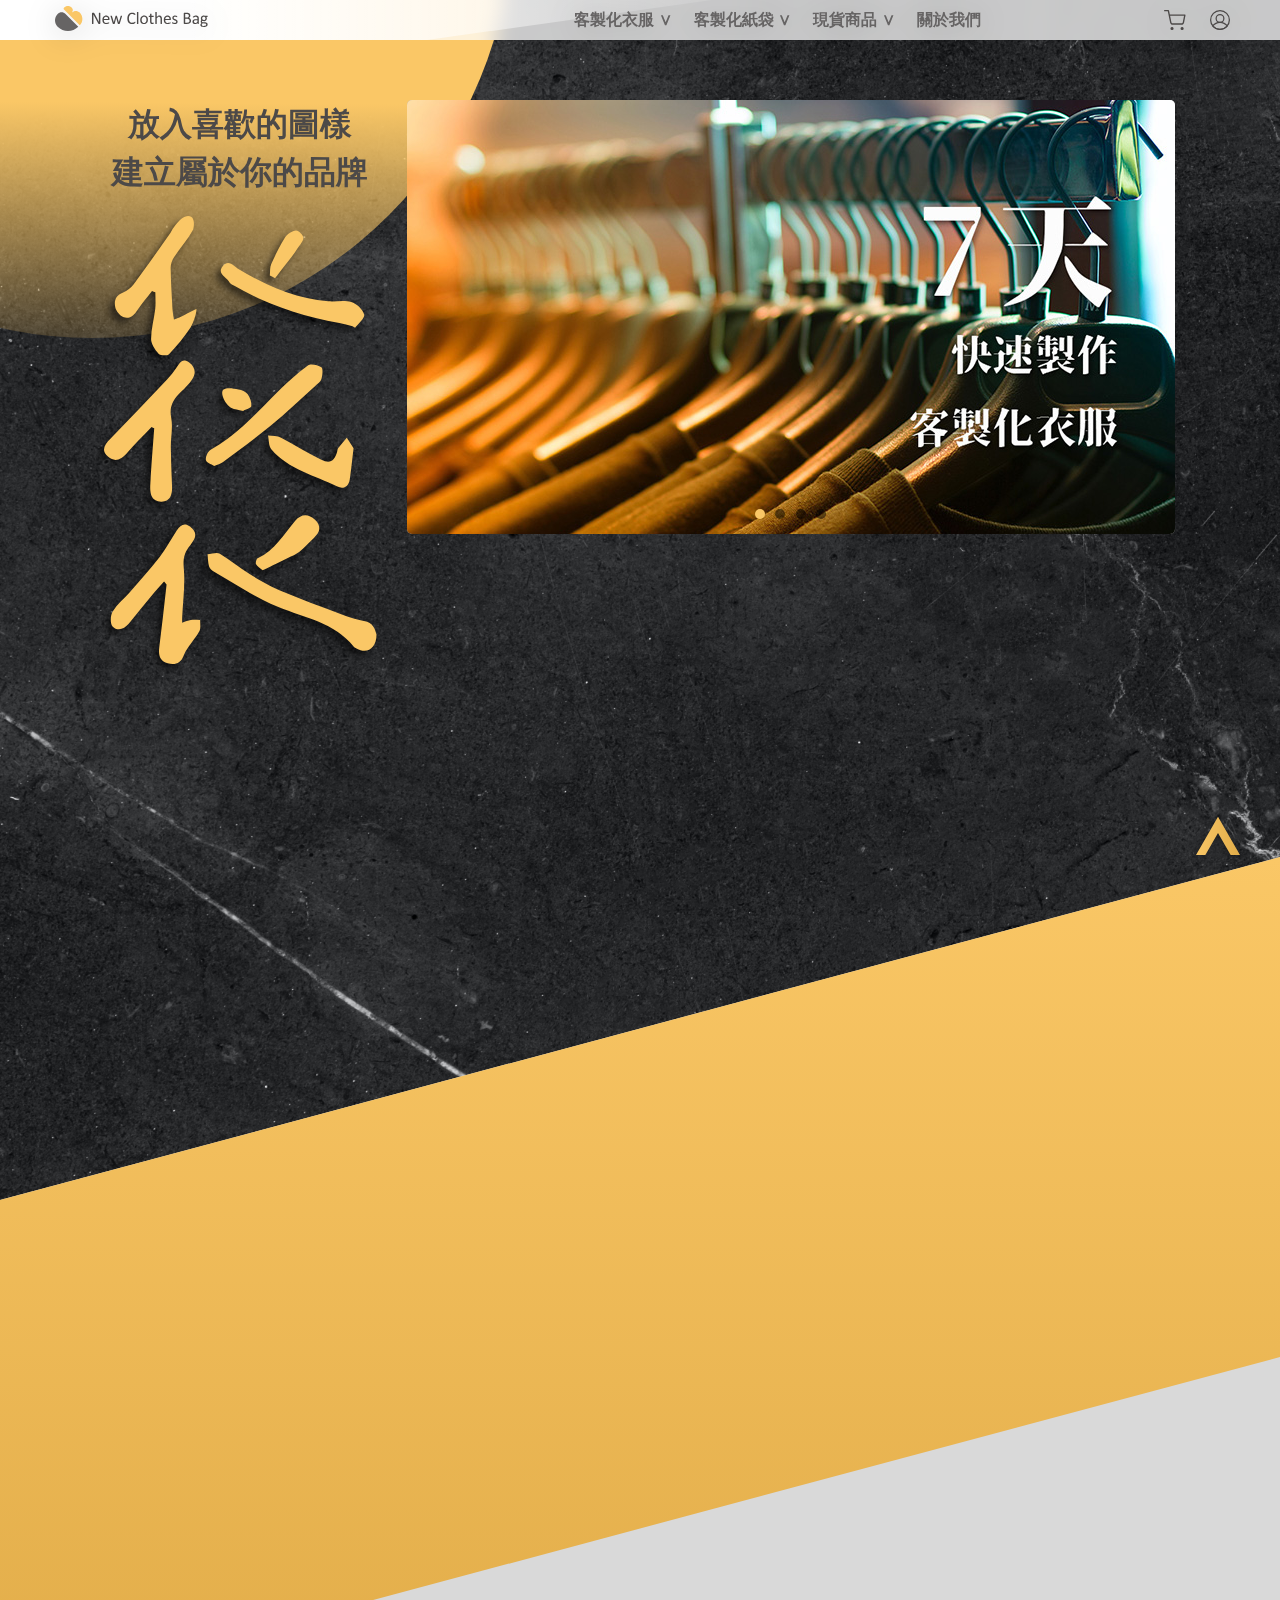
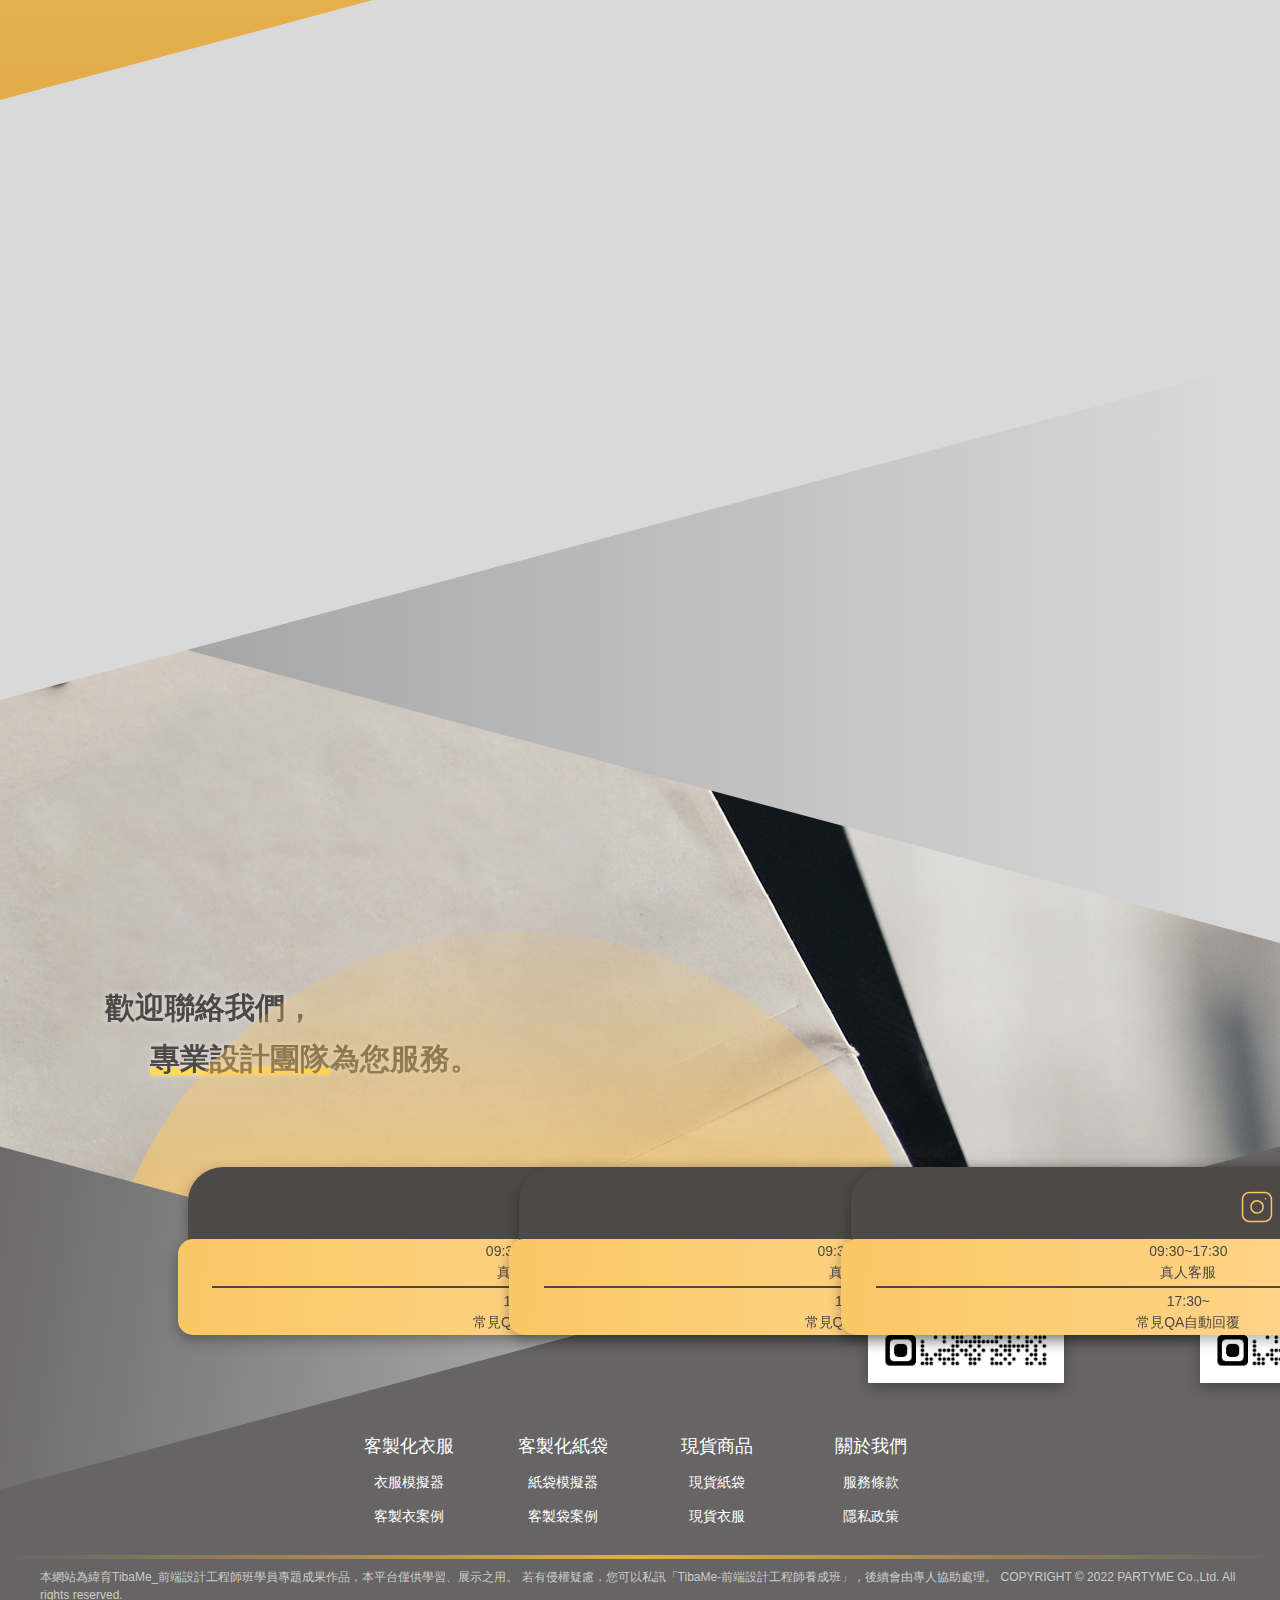
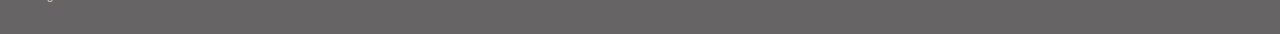
==== commit 00cb3dd0: "fix 整理大部分css" ====
--- a/index.html
+++ b/index.html
@@ -13,10 +13,10 @@
     
     <title>新衣袋-New Clothes Bag</title>
     <script src="./js/jquery-3.6.1.min.js"></script>
-    <script src="./index.js"></script>
+    <script src="./js/index.js"></script>
 </head>
 <body>
-    <header>
+    <header id="header">
         <div class="header-backglass"></div>
         <input type="checkbox" name="" id="menu-switch">
         <div class="container header">
@@ -188,6 +188,12 @@
                             <div class="swiper mySwiper">
                                 <div class="bags-swiper-wrapper fadeRight">
                                     <div class="swiper-slide">
+                                        <img src="./pic/home/bags/bag-32-250px.jpg" alt="【New Clothes Bag】客製紙袋實作案例">
+                                    </div>
+                                    <div class="swiper-slide">
+                                        <img src="./pic/home/bags/bag-7-250px.jpg" alt="【New Clothes Bag】客製紙袋實作案例">
+                                    </div>
+                                    <div class="swiper-slide">
                                         <img src="./pic/home/bags/bag-11.png" alt="【New Clothes Bag】客製紙袋實作案例">
                                     </div>
                                     <div class="swiper-slide">
@@ -197,16 +203,10 @@
                                         <img src="./pic/home/bags/bag-11.png" alt="【New Clothes Bag】客製紙袋實作案例">
                                     </div>
                                     <div class="swiper-slide">
-                                        <img src="./pic/home/bags/bag-11.png" alt="【New Clothes Bag】客製紙袋實作案例">
-                                    </div>
-                                    <div class="swiper-slide">
-                                        <img src="./pic/home/bags/bag-11.png" alt="【New Clothes Bag】客製紙袋實作案例">
-                                    </div>
-                                    <div class="swiper-slide">
-                                        <img src="./pic/home/bags/bag-11.png" alt="【New Clothes Bag】客製紙袋實作案例">
-                                    </div>
-                                    <div class="swiper-slide">
-                                        <img src="./pic/home/bags/bag-11.png" alt="【New Clothes Bag】客製紙袋實作案例">
+                                        <img src="./pic/home/bags/bag-32-250px.jpg" alt="【New Clothes Bag】客製紙袋實作案例">
+                                    </div>
+                                    <div class="swiper-slide">
+                                        <img src="./pic/home/bags/bag-7-250px.jpg" alt="【New Clothes Bag】客製紙袋實作案例">
                                     </div>
                                     <div class="swiper-slide">
                                         <img src="./pic/home/bags/bag-11.png" alt="【New Clothes Bag】客製紙袋實作案例">
@@ -229,13 +229,15 @@
 
     <section class="guideSlogan-boundary">
         <div class="guideSlogan1 fadeUp">
-            <p>不知道如何設計，</p>
-            <p>只有<span>模糊的概念</span>?</p>
+            <a href="#guideSlogan2">
+                <p>不知道如何設計，</p>
+                <p>只有<span>模糊的概念</span>?</p>
+            </a>
         </div>
     </section>
     <div class="guideSlogan-bc">
         <div class="container">
-            <div class="row guideSlogan2">
+            <div id="guideSlogan2" class="row">
                 <div class="col-12">
                     <p>歡迎聯絡我們，</p>
                     <p><span>專業設計團隊</span>為您服務。</p>
@@ -244,7 +246,7 @@
         </div>
     </div>
 
-    <div class="to-top"><a href="#"><img src="./pic/icon/up.svg" alt=""></a></div>
+    <div class="to-top"><a href="#top"><img src="./pic/icon/up.svg" alt=""></a></div>
 
     <!-- 背景 -->
     <!-- 現階段用絕對定位，從最頂部定位下來，之後會用偽元素::after ::before，定位在物件上 -->
@@ -265,8 +267,7 @@
     <footer>
         <div class="container footer">
             <div class="row">
-                
-                <div class="col-10 col-md-10">
+                <div class="col-10 col-md-10 col-mi-11">
                     <div class="contactUs row row-cols-3 row-cols-mi-3">
                         <div class="col">
                             <div class="contactUs-card">
@@ -394,21 +395,5 @@
         </div> 
     </footer>
 
-    <script>
-        //     let oth = $(window).innerHeight();
-        // $(window).scroll(function(){
-        //     let sct = $(this).scrollTop().top-50;
-        //     let all = sct+oth;
-        //     $(".fadeIn").each(function(){
-        //         let sld = $(this).offset().top;
-        //         if(all >sld){
-        //             $(this).addClass("fadeDown");
-        //         }else{
-
-        //         }
-        //     });
-        // });
-    </script>
-
 </body>
 </html>
--- a/css/grid.css
+++ b/css/grid.css
@@ -31,7 +31,7 @@
 .col-11{ width: 91.666666%; }
 .col-12{ width: 100%; }
 
-@media screen and (max-width:767px){
+@media screen and (max-width:767.98px){
     .col-mi-1{ width: 8.333333%; }
     .col-mi-2{ width: 16.666666%; }
     .col-mi-3{ width: 25%; }
--- a/css/header.css
+++ b/css/header.css
@@ -23,7 +23,9 @@
 }
 
 
-
+#heard{
+    scroll-behavior: smooth;
+}
 
 .header{
     filter: drop-shadow(0px 4px 15px rgba(0,0,0,.17));
@@ -120,7 +122,7 @@
 }
 
 
-@media screen and (max-width:1023px){
+@media screen and (max-width:1023.98px){
     .hb{
         width: 40px;
         height: 40px;
--- a/css/footer.css
+++ b/css/footer.css
@@ -1,34 +1,34 @@
 footer{
-    /* margin-bottom: -700px; */
-    /* width: 100vw; */
     min-height: 750px;
-    
     margin-top: -550px;
     position: relative;
     overflow: hidden;
     z-index: 50;
-
+    
+    /* 因為會遮蓋頁面中的內容，關閉互動事件 */
+    pointer-events: none;
 }
 .footer{
-    /* margin-top:250px ; */
-    /* width: 100%; */
-    /* height: auto; */
+    position: absolute;
     bottom: 0px;
     left: 0;
     right: 0;
-    position: absolute;
+}
+
+.footer .row{
+    /* 因為內部有連結，因此再次開啟互動事件 */
+    pointer-events: auto;
 }
 
 .footer-span{
+    position: absolute;
     display: block;
     width: 100VW;
     height: 4px;
     left: 50%;
-    
     margin: 10px 0;
     background:
     radial-gradient(circle at center,#E2AD49,rgba(226, 173, 73, 0));
-    position: absolute;
     transform:translateX(-50%) translateY(50%);
 
 }
@@ -41,22 +41,23 @@
 
 }
 
+
 .Disclaimer::after{
+    position: absolute;
     content: "";
     width: calc(100vw + 100px);
     height: 1200px;
     left: 50%;
     bottom: -50%;
-    position: absolute;
     transform:translateX(-50%) translateY(50%) skewY(-15deg);
     background: #666464;
     z-index: -1;
 }
 .footer::before{
+    position: absolute;
     content: "";
     top: 50%;
     left: 40%;
-    position: absolute;
     width: 840px;
     height: 840px;
     transform:translateX(-50%) translateY(-50%) rotate(0deg);
@@ -72,10 +73,10 @@
     left: 50%;
     width: calc(100vw + 100px);
     height: 1200px;
-    position: absolute;
     transform:translateX(-50%) translateY(50%)
     skewY(15deg);
     background:linear-gradient(277.54deg, #D9D9D9 31.14%, #666464 99.59%);
+    position: absolute;
     z-index: -1;
 }
 .footer-bc1{
@@ -83,9 +84,9 @@
     width: 100%;
     height: 600px;
     bottom: 0;
-    position: absolute;
     transform:skewY(-15deg);
     background-color: #666464;
+    position: absolute;
     z-index: 1;
   
 }
@@ -111,7 +112,6 @@
 }
 .footer-wrap > li{
     font-size: 18px;
-    /* line-height: 1.9; */
     text-align: center;
 }
 
@@ -134,7 +134,6 @@
     padding: 20px 20px;
     margin-bottom: 30px;
     box-sizing: border-box;
-
     background: #4C4948;
     border-radius: 35px;
     filter:drop-shadow(0px 5px 7px rgba(0,0,0,.3));
@@ -199,10 +198,10 @@
         align-items:center;
         align-self: center;
     }
-    .contactUs.row .col{
-        padding-left: 0;
+    /* .contactUs.row .col{
+        padding-left: -15px;
         padding-right: 0;
-    }
+    } */
     .contactUs-card .QR{
         display: none;
     }
@@ -214,6 +213,8 @@
         width: 25vw;
         left: 0;
         right: 0;
+        margin-bottom: 0;
+        padding: 10px;
     }
     .contactUs-card-service{
         width: calc(25vw - 8px);
@@ -222,10 +223,7 @@
         border-radius: 8px 8px 30px 30px;
 
     }
-    .contactUs-card {
-        margin-bottom: 0;
-        padding: 10px;
-    }
+
     .contactUs-card-service p{
         font-size: 12px
     }
@@ -275,11 +273,11 @@
 
 @media screen and (min-width:1024px) {
 
-
 }
 @media screen and (min-width:1200px) {
     .contactUs-card{
         width: 80%;
+        width: calc(100vw - 17px);
         height: 160px;
         left: 10%;
         padding: 20px;
@@ -340,15 +338,3 @@
 }
 
 
-/* ======== */
-
-@keyframes baloon_1{
-    0% { transform:translateY(20px);}
-    50% {transform:translateY(50px);}
-    100% {transform:translateY(20px);}
-}
-@keyframes baloon_2{
-    0% { transform:translateY(-45%);}
-    50% {transform:translateY(-50%);}
-    100% {transform:translateY(-45%);}
-}--- a/css/style.css
+++ b/css/style.css
@@ -1,29 +1,266 @@
-
-.bc0,.bc0-1,.bc0-2{
+/* ------共用------ */
+
+/* 共通設定 */
+
+
+@media screen and (max-width:747.98px) {
+    :root{
+        --windor-Width:calc(120vw + 10px);
+    }
+}
+@media screen and (min-width:748px) {
+    :root{
+        --windor-Width:calc(120vw + 10px);
+    }
+}
+@media screen and (min-width:1024px) {
+    :root{
+        --windor-Width:calc(100% +100vw -1200px);
+    }
+}
+@media screen and (min-width:1200px) {
+    :root{
+        --windor-Width:calc(100% +100vw -1200px);
+    }
+
+
+
+}
+
+:root{
+    --swiper-theme-color:#FAC766;
+    /* --windor-Width:calc(100% +100vw -1200px); */
+}
+
+::-webkit-scrollbar{
+    /* display: none; */
+    width: 10px;
+    width: calc();
+    background-color: #D9D9D9;
+  }
+::-webkit-scrollbar-thumb
+{
+    background-color: #F5F5F5;
+    border-radius: 10px;
+}
+
+html {
+    /* 錨點移動 */
+    scroll-behavior: smooth;
+
+    min-height: 100%;
+    margin: 0;
+    overflow-y: auto;
+    /* overflow-x: hidden; */
+
+}
+
+
+
+.father{
+    overflow-y:overlay;
+}
+body{
+    
+
+    background-color: #D9D9D9;
+    min-height: 100%;
+    margin: 0;
+    font-family:sans-serif, arial,"Microsoft JhengHei","微軟正黑體",sans-serif;
+}
+
+
+h2{
+    font-size: 36pt;
+}
+a{
+    text-decoration:none;
+}
+a:hover{
+    color: #FF612F;
+    transition: .3s;
+}
+a:visited{
+    color: #FF612F;
+    text-decoration:none;
+}
+
+h1 p{
+    display: none;
+}
+
+a:link { color: #FAC766; }
+a:visted { color: #ff8849 ; }
+
+.overflow-h{overflow: hidden;}
+.text-align-c{text-align: center;}
+
+::selection {
+    background: #FF612F;
+    color: #fff;
+}
+::-moz-selection {
+    background: #FF612F;
+    color: #fff;
+}
+img::selection {
+    background: transparent;
+}
+img::-moz-selection {
+    background: transparent;
+}
+    
+/* --按鈕-- */
+button{
+    background:  #4C4948;
+    border: none;
+    color: #FAC766;
+    padding: 1rem 2rem  ;
+    margin: 10px 0px;
+
+    border-radius: 4px;
+    
+    display: flex;
+    vertical-align: bottom;
+    user-select: none;
+    font-size: 16px;
+
+}
+
+/* --多選按鈕-- */
+
+label {
+    padding: 0;
+    margin-right: 15px;
+    cursor: pointer;
+}
+input[type=checkbox] {
+    display: none;
+}
+input[type=checkbox]+span {
+    display: inline-block;
+    background-color: #eee;
+    width: 15px;
+    height: 15px;
+    padding: 3px;
+    border: 2px solid #9d9d9d;
+    border-radius: 5px;
+    color: #eee;
+    user-select: none; /* 防止文字被滑鼠選取反白 */
+}
+
+input[type=checkbox]:checked+span {
+    color: #FAC766;
+    font-size: 30px;
+    text-align: center;
+    font-weight: 600;
+    /* vertical-align: middle; */
+    background-color: #4C4948;
+    border: 2px solid #9d9d9d;
+}
+
+
+/* --到最上面-- */
+.to-top{
+    position: fixed;
+    right: 40px;
+    bottom: 40px;
+    filter:drop-shadow(-2px 2px 3px #00000050);
+    z-index: 999;
+    transition: .7s;
+
+    animation: baloon_3 .5s ease-in-out infinite alternate paused;
+}
+
+.to-top:hover{
+    animation: baloon_3 .5s ease-in-out infinite alternate ;
+    
+}
+
+
+/* 實做案例 */
+
+
+.clothes-wrap{
+    width: 100%;
+    height: 100%;
+    padding: 0;
+    display: flex;
+    z-index: 50;
+}
+.clothes-wrap .swiper {
+    width: calc( 770px + 50vw - 617px - 14px);
+    width: calc(100vw);
+    height: 200px;
+    right: 0px;
+    position: absolute;
+    overflow: hidden;
+
+}
+.clothes-swiper-wrapper{
+    width:1980px;
+    display: flex;
+    right: -10px;
+    flex-direction: row-reverse;
+    position: absolute;
+    transition: transform .7s;
+    transform: translate(0px);
+}
+
+.swiper-slide {
+    width: 200px;
+    margin: 0 10px;
+
+}
+.swiper-slide img {
+    background-color: #eee;
+    display: block;
+    width: 100%;
+    height: 100%;
+    object-fit: cover;
+}
+
+.more{
+    position: absolute;
+    bottom: 3px;
+    right:6px;
+
+    z-index: 30;
+}
+.more img{
+    width: 20px;
+}
+
+
+
+
+
+
+
+
+
+/* --背景色塊與圖示-- */
+
+.bc0,.bc0-1{
     position: absolute;
     top: 0;
     width: 100%;
     height: 1500px;
-    background:no-repeat url(../pic/back_img/back_img01.jpg),
+    background:no-repeat url(../pic/back-img/back-img01.jpg),
     linear-gradient(0deg, #666464 0%, #4C4948 100%);
     background-size: cover;
     /* clip-path: polygon(0 0, 100% 0, 100% 0%, 0% 100%); */
     z-index: 1;
 }
-.bc0{
-    
-}
+
 .bc0-1{
-    background:no-repeat url(../pic/back_img/back_img01-1.jpg),
+    background:no-repeat url(../pic/back-img/back-img01-1.jpg),
     linear-gradient(0deg, #666464 0%, #4C4948 100%);
     
     overflow: hidden;
 }
-.bc0-2{
-    overflow: hidden;
-    background:
-    linear-gradient(0deg, #666464 0%, #4C4948 100%);
-}
+
+/* --背景半透明圓形-- */
 
 .round{
     position: absolute;
@@ -143,11 +380,11 @@
 
 
 
-.bc6,.bc6-1,.bc6-2{
+.bc6-1,.bc6-2{
     width: 100%;
     height: 1200px;
     bottom: -2500px;
-    background:no-repeat url(../pic/back_img/back_img02.jpg) ;
+    background:no-repeat url(../pic/back-img/back-img02.jpg) ;
     background-size: cover;
     background-position: left bottom;
     position: absolute;
@@ -160,9 +397,155 @@
     top: 1230px;
     width: 100%;
     bottom: auto;
-    background:url(../pic/back_img/back_img04.jpg);
+    background:url(../pic/back-img/back-img04.jpg);
     background-size: cover;
     background-position: center top;
 }
 
 
+
+
+
+/* ------顏色單選按紐------ */
+.radio label span:checked[name="color"] + span{
+    outline: 3px solid #FFB800;
+}
+input[name="color"] + span{
+    display: inline-block;
+    width: 30px;
+    height: 30px;
+    margin: 5px;
+    border-radius: 4px;
+    background: #000;
+    outline: 3px solid ;
+    outline-offset: -3px;
+    cursor: pointer;
+}
+
+#color1{
+    background: #4C4948;
+    outline: 3px solid #4C4948;
+}
+#color2{
+    background: #ffffff;
+    outline: 3px solid #ffffff;
+    outline-offset: -3px;
+}
+#color3{
+    background: #E20000;
+    outline: 3px solid #E20000;
+}
+#color4{
+    background: #4428B4;
+    outline: 3px solid #4428B4;
+}
+#color5{
+    background: #FFB800;
+    outline: 3px solid #FFB800;
+}
+#color6{
+    background: #299fff;
+    outline: 3px solid #299fff;
+}
+#color7{
+    background: #9e9e9e;
+    outline: 3px solid #9e9e9e;
+}
+#color8{
+    background: #ff9114;
+    outline: 3px solid #ff9114;
+}
+#color9{
+    background: #fcee50;
+    outline: 3px solid #fcee50;
+}
+#color10{
+    background: #006A37;
+    outline: 3px solid #006A37;
+}
+.radio label span:checked{
+    outline: 3px solid #FFB800;
+}
+
+.color{
+    position: relative;
+    z-index: 50;
+}
+
+.clothing_case{
+    padding-top: 100px;
+    position: relative;
+    z-index: 50;
+}
+
+
+
+
+
+
+/* =====進來的動態效果===== */
+
+.fadeUp{
+    opacity:0;
+    transform: translateY(100px);
+    transition: .5s;
+    transition-delay: .5s;
+}
+    
+
+.fadeUpOn{
+    opacity: 1;
+    transform: translateY(0);
+    transition: .5s;
+    
+}
+
+
+.fadeLeft{
+    opacity:0;
+    transform: translateX(-100px);
+    transition: .5s;
+    transition-delay: .5s;
+}
+    
+
+.fadeLeftOn{
+    opacity: 1;
+    transform: translateX(0);
+    transition: .5s;
+}
+
+.fadeRight{
+    opacity:0;
+    transform: translateX(100px);
+    transition: .5s;
+    transition-delay: .5s;
+}
+    
+
+.fadeRightOn{
+    opacity: 1;
+    transform: translateX(0);
+    transition: .5s;
+}
+
+
+
+/* =====動態腳本===== */
+
+/* 上下飄動 */
+
+@keyframes baloon_1{
+      0% {transform:translateY(20px);}
+     50% {transform:translateY(50px);}
+    100% {transform:translateY(20px);}
+}
+@keyframes baloon_2{
+      0% {transform:translateY(-45%);}
+     50% {transform:translateY(-50%);}
+    100% {transform:translateY(-45%);}
+}
+@keyframes baloon_3{
+      0% {transform:translateY(0%);}
+    100% {transform:translateY(-20%);}
+}--- a/css/index.css
+++ b/css/index.css
@@ -6,102 +6,6 @@
 
 */
 /* swiper修改 */
-
-
-@media screen and (max-width:747px) {
-    :root{
-        --windor-Width:calc(120vw + 10px);
-    }
-}
-@media screen and (min-width:748px) {
-    :root{
-        --windor-Width:calc(120vw + 10px);
-    }
-}
-@media screen and (min-width:1024px) {
-    :root{
-        --windor-Width:calc(100% +100vw -1200px);
-    }
-}
-@media screen and (min-width:1200px) {
-    :root{
-        --windor-Width:calc(100% +100vw -1200px);
-    }
-
-
-
-}
-
-:root{
-    --swiper-theme-color:#FAC766;
-    /* --windor-Width:calc(100% +100vw -1200px); */
-}
-
-::-webkit-scrollbar{
-    /* display: none; */
-    width: 10px;
-    width: calc();
-    background-color: #D9D9D9;
-  }
-::-webkit-scrollbar-thumb
-{
-    background-color: #F5F5F5;
-    border-radius: 10px;
-}
-
-html {
-    min-height: 100%;
-    margin: 0;
-    overflow-y: auto;
-    /* overflow-x: hidden; */
-
-}
-
-/* 共通設定 */
-
-
-
-.father{
-overflow-y:overlay;
-}
-body{
-    min-height: 100%;
-    margin: 0;
-    font-family:sans-serif, arial,"Microsoft JhengHei","微軟正黑體",sans-serif;
-}
-
-
-h2{
-    font-size: 36pt;
-}
-a{
-    text-decoration:none;
-}
-
-h1 p{
-    display: none;
-}
-
-a:link { color: #FAC766; }
-a:visted { color: #ff8849 ; }
-
-.overflow-h{overflow: hidden;}
-.text-align-c{text-align: center;}
-
-::selection {
-    background: #FF612F;
-    color: #fff;
-    }
-    ::-moz-selection {
-    background: #FF612F;
-    color: #fff;
-    }
-    img::selection {
-    background: transparent;
-    }
-    img::-moz-selection {
-    background: transparent;
-    }
 
 
 
@@ -566,6 +470,9 @@
     position: relative;
     z-index: auto;
 }
+.guideSlogan-bc .container{
+    scroll-behavior: smooth;
+}
 
 .guideSlogan-bc{
     width: 100%;
@@ -576,7 +483,7 @@
     background:no-repeat url(../pic/back-img/back-img02.jpg) ;
     background-position: bottom left;
 }
-.guideSlogan2 p,.guideSlogan3 p{
+#guideSlogan2 p,.guideSlogan3 p{
     
     line-height: 1.7em;
     text-align: left;
@@ -590,10 +497,10 @@
     box-sizing: border-box;
     
 }
-.guideSlogan2 p + p{
+#guideSlogan2 p + p{
     text-indent: 1.5em;
 }
-.guideSlogan2 p span{
+#guideSlogan2 p span{
     background: linear-gradient(180deg,transparent 75%,#fdda5a 0);  
 }
 
@@ -609,263 +516,9 @@
 .guideSlogan{
     z-index: 50;
 }
-.to-top{
-    position: fixed;
-    right: 40px;
-    bottom: 40px;
-    filter:drop-shadow(-2px 2px 3px #00000050);
-
-
-    z-index: 999;
-}
-
-.bc{
-    position: absolute;
-    top: 0;
-    width: 100%;
-    height: 100px;
-    overflow: hidden;
-}
-
-.bc0,.bc0-1,.bc0-2{
-    position: absolute;
-    top: 0;
-    width: 100%;
-    height: 1500px;
-    background:no-repeat url(pic/back-img/back-img01.jpg),
-    linear-gradient(0deg, #666464 0%, #4C4948 100%);
-    background-size: cover;
-    /* clip-path: polygon(0 0, 100% 0, 100% 0%, 0% 100%); */
-    z-index: 1;
-}
-.bc0-1{
-    background:no-repeat url(pic/back-img/back-img01-1.jpg),
-    linear-gradient(0deg, #666464 0%, #4C4948 100%);
-    
-    overflow: hidden;
-}
-.bc0-2{
-    overflow: hidden;
-    background:
-    linear-gradient(0deg, #666464 0%, #4C4948 100%);
-}
-
-.round{
-    position: absolute;
-    width: 840px;
-    height: 840px;
-    right: 60%;
-    top: -502px;
-    border-radius: 50%;
-    background: linear-gradient(180.39deg, #FAC766 71.77%, rgba(250, 199, 102, 0) 106.36%);
-    z-index: 1;
-    
-    animation: baloon_1 7s infinite;
-    animation-delay: .7s;
-}
-
-.round-1{
-    position: absolute;
-    width: 840px;
-    height: 840px;
-    left: 60%;
-    top: -502px;
-    border-radius: 50%;
-    background: linear-gradient(180.39deg, #FAC766 71.77%, rgba(250, 199, 102, 0) 106.36%);
-    z-index: 1;
-    
-    animation: baloon_1 7s infinite;
-    animation-delay: .7s;
-}
-
-
-
-
-.bc1,.bc1-1,.bc1-2{
-    width: 100%;
-    height: 500px;
-    top: 1200px;
-    background: linear-gradient(15deg, #E2AD49 0%, #FAC766 100%);
-    transform-origin:left;
-    transform:skewY(-15deg);
-    position: absolute;
-    transition: .5s;
-    z-index: 4;
-}
-
-
-.bc1-1{
-    top: 900px;
-    transform:skewY(15deg);
-    transform-origin:right;
-    transition: .5s;
-}
-
-.bc1-2{
-    top: 1000px;
-    height: 400px;
-    background: linear-gradient(15deg, #FFDB98 0%, #FAC766 100%);
-    transform:skewY(15deg);
-    transform-origin:right;
-    transition: .5s;
-}
-
-
-.bc2,.bc2-1{
-    width: 100%;
-    height: 1100px;
-    top: 1200px;
-    background-color: #D9D9D9;
-    transform-origin:left;
-    transform:skewY(-15deg);
-    position: absolute;
-    transition: .5s;
-    z-index: 3;
-}
-.bc2-1{
-    top: 900px;
-    height: 800px;
-    transition: .5s;
-}
-
-.bc3{
-    width: 100%;
-    height: 300px;
-    top: 1850px;
-    background: linear-gradient(15deg, #E2AD49 0%, #FAC766 100%);
-    transform-origin:left;
-    transform:skewY(15deg);
-    position: absolute;
-    transition: .5s;
-    z-index: 4;
-}
-
-
-.bc4,.bc4-1{
-    width: 100%;
-    height: 750px;
-    top: 1450px;
-    background: linear-gradient(270deg, #D9D9D9 2.94%, #9d9d9d 100%);
-    transform-origin:left;
-    transform:skewY(15deg);
-    position: absolute;
-    transition: .5s;
-    z-index: 2;
-}
-.bc4-1{
-    top: 600px;
-}
-
-.bc5{
-    width: 100%;
-    height: 1000px;
-    bottom: -1600px;
-    background:#D9D9D9;
-    position: absolute;
-    transition: .5s;
-    z-index: 1;
-}
-
-
-
-.bc6,.bc6-1,.bc6-2{
-    width: 100%;
-    height: 1200px;
-    bottom: -2500px;
-    background:no-repeat url(pic/back-img/back-img02.jpg) ;
-    background-size: cover;
-    background-position: left bottom;
-    position: absolute;
-    transition: .5s;
-    z-index: 1;
-    
-}
-
-.bc6-2{
-    top: 1230px;
-    width: 100%;
-    bottom: auto;
-    background:url(pic/back-img/back-img04.jpg);
-    background-size: cover;
-    background-position: center top;
-}
-
-
-
-/* ------顏色 */
-.radio label span:checked[name="color"] + span{
-    outline: 3px solid #FFB800;
-}
-input[name="color"] + span{
-    display: inline-block;
-    width: 30px;
-    height: 30px;
-    margin: 5px;
-    border-radius: 4px;
-    background: #000;
-    outline: 3px solid ;
-    outline-offset: -3px;
-    cursor: pointer;
-}
-
-#color1{
-    background: #4C4948;
-    outline: 3px solid #4C4948;
-}
-#color2{
-    background: #ffffff;
-    outline: 3px solid #ffffff;
-    outline-offset: -3px;
-}
-#color3{
-    background: #E20000;
-    outline: 3px solid #E20000;
-}
-#color4{
-    background: #4428B4;
-    outline: 3px solid #4428B4;
-}
-#color5{
-    background: #FFB800;
-    outline: 3px solid #FFB800;
-}
-#color6{
-    background: #299fff;
-    outline: 3px solid #299fff;
-}
-#color7{
-    background: #9e9e9e;
-    outline: 3px solid #9e9e9e;
-}
-#color8{
-    background: #ff9114;
-    outline: 3px solid #ff9114;
-}
-#color9{
-    background: #fcee50;
-    outline: 3px solid #fcee50;
-}
-#color10{
-    background: #006A37;
-    outline: 3px solid #006A37;
-}
-.radio label span:checked{
-    outline: 3px solid #FFB800;
-}
-
-.color{
-    position: relative;
-    z-index: 50;
-}
-
-.clothing_case{
-    padding-top: 100px;
-    position: relative;
-    z-index: 50;
-}
-
-
-@media screen and (max-width:767px) {
+
+
+@media screen and (max-width:767.98px) {
     .slogans{justify-content: center;}
     .slogan{text-align: center;}
 
@@ -975,50 +628,3 @@
     }
 }
 
-
-
-/* ========= */
-
-.fadeUp{
-    opacity:0;
-    transform: translateY(100px);
-    transition: .5s;
-    transition-delay: .5s;
-}
-    
-
-.fadeUpOn{
-    opacity: 1;
-    transform: translateY(0);
-    transition: .5s;
-    
-}
-
-
-.fadeLeft{
-    opacity:0;
-    transform: translateX(-100px);
-    transition: .5s;
-    transition-delay: .5s;
-}
-    
-
-.fadeLeftOn{
-    opacity: 1;
-    transform: translateX(0);
-    transition: .5s;
-}
-
-.fadeRight{
-    opacity:0;
-    transform: translateX(100px);
-    transition: .5s;
-    transition-delay: .5s;
-}
-    
-
-.fadeRightOn{
-    opacity: 1;
-    transform: translateX(0);
-    transition: .5s;
-}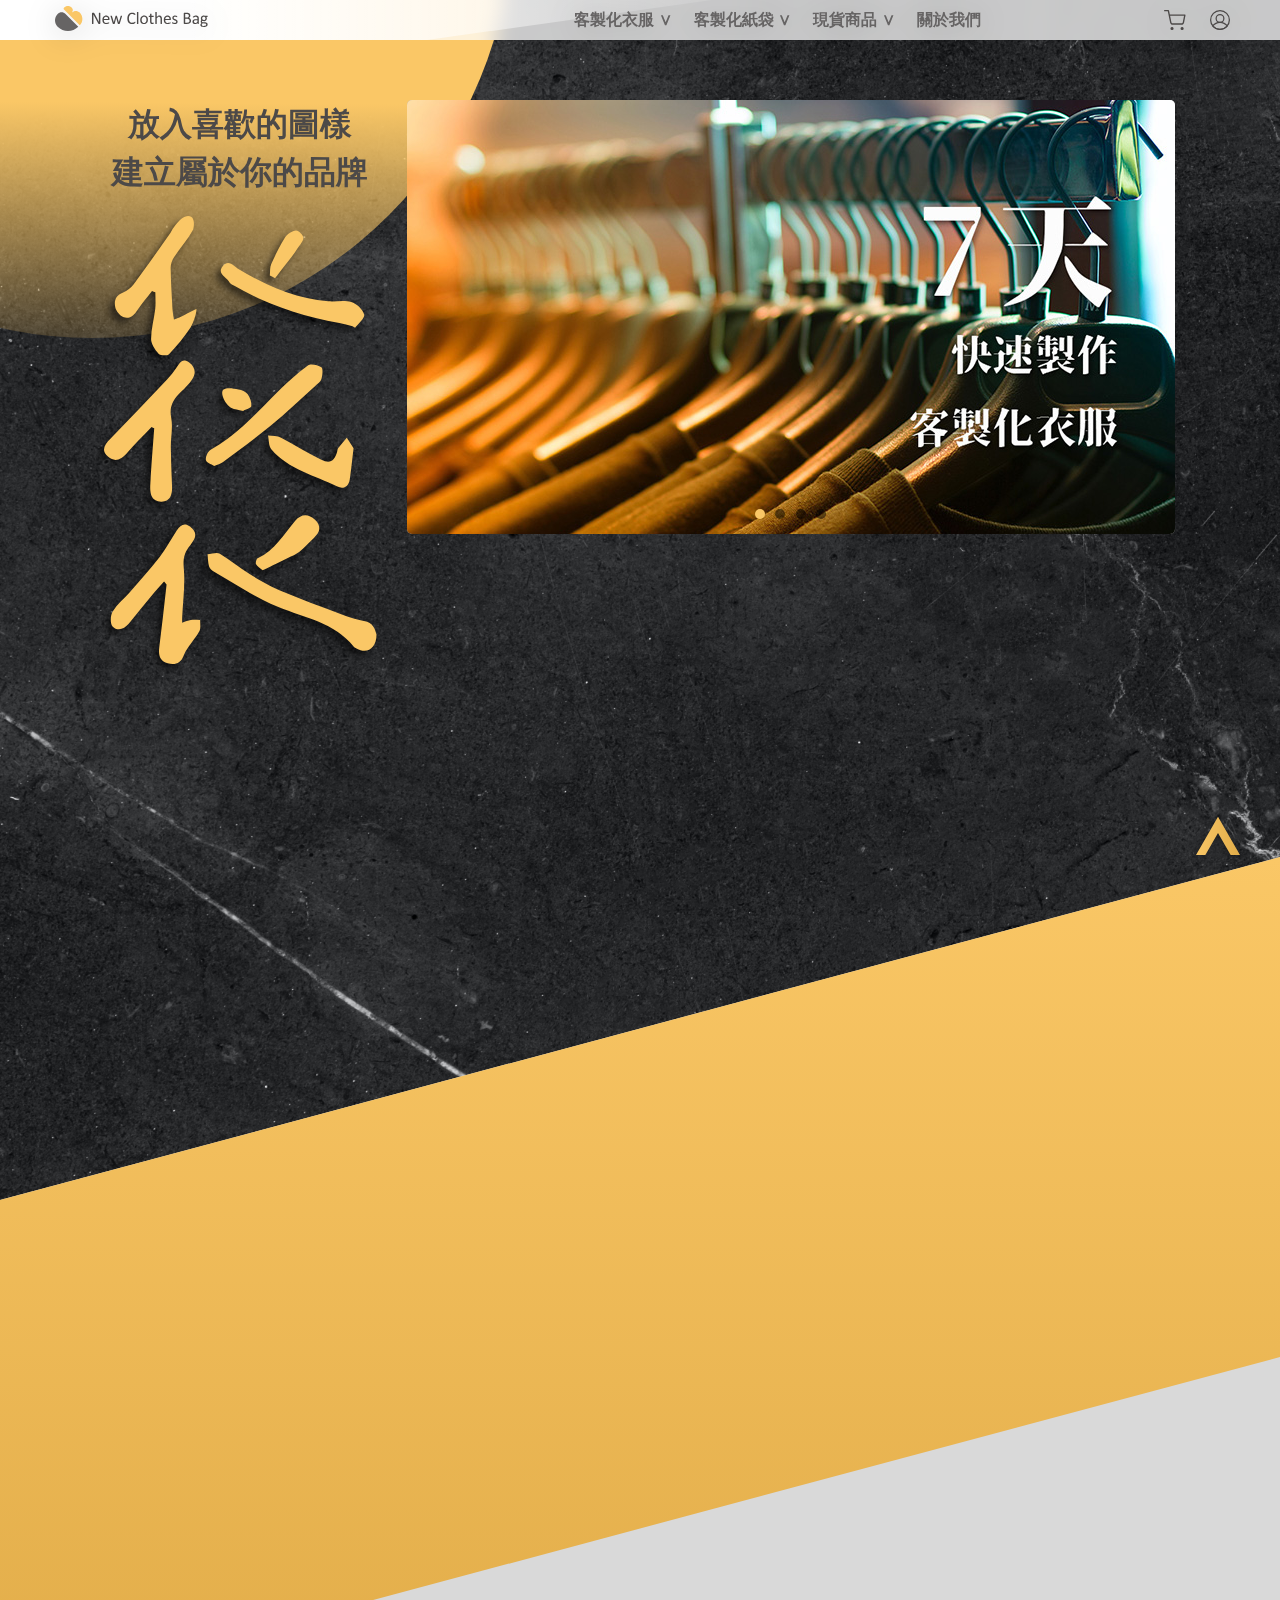
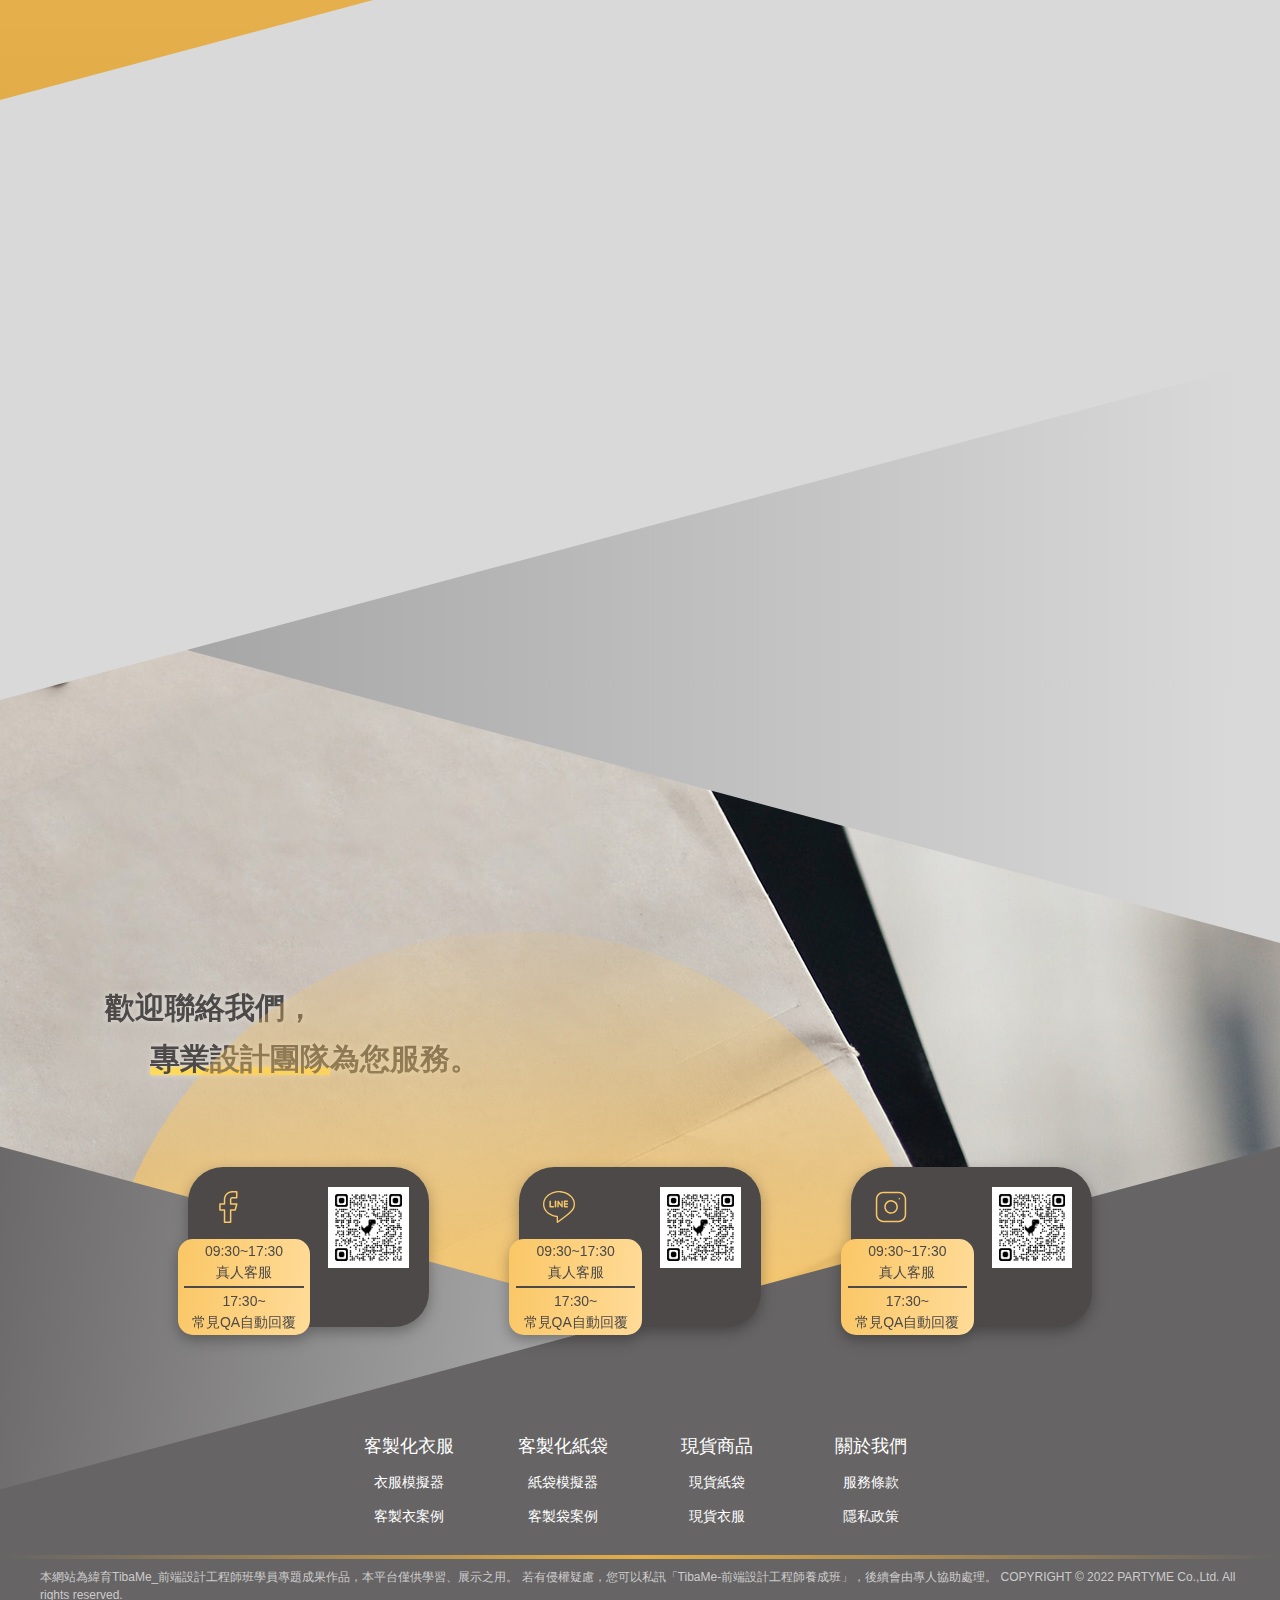
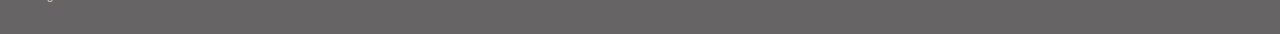
==== commit 43518e1f: "fix js 客製化衣服功能初步建立" ====
--- a/index.html
+++ b/index.html
@@ -246,7 +246,7 @@
         </div>
     </div>
 
-    <div class="to-top"><a href="#top"><img src="./pic/icon/up.svg" alt=""></a></div>
+    <div class="to-top"><a href="#top"><img src="./pic/icon/up.svg" alt="去最上面"></a></div>
 
     <!-- 背景 -->
     <!-- 現階段用絕對定位，從最頂部定位下來，之後會用偽元素::after ::before，定位在物件上 -->
--- a/css/footer.css
+++ b/css/footer.css
@@ -277,7 +277,6 @@
 @media screen and (min-width:1200px) {
     .contactUs-card{
         width: 80%;
-        width: calc(100vw - 17px);
         height: 160px;
         left: 10%;
         padding: 20px;
--- a/css/style.css
+++ b/css/style.css
@@ -140,9 +140,10 @@
 input[type=checkbox]+span {
     display: inline-block;
     background-color: #eee;
-    width: 15px;
-    height: 15px;
+    width: 10px;
+    height: 10px;
     padding: 3px;
+    margin: 3px;
     border: 2px solid #9d9d9d;
     border-radius: 5px;
     color: #eee;
@@ -151,14 +152,19 @@
 
 input[type=checkbox]:checked+span {
     color: #FAC766;
-    font-size: 30px;
+    font-size: 14px;
     text-align: center;
     font-weight: 600;
-    /* vertical-align: middle; */
+    vertical-align: middle;
     background-color: #4C4948;
     border: 2px solid #9d9d9d;
 }
 
+label input[type=checkbox]~p{
+    font-size: 12pt;
+    float: right;
+    padding: 5px;
+}
 
 /* --到最上面-- */
 .to-top{
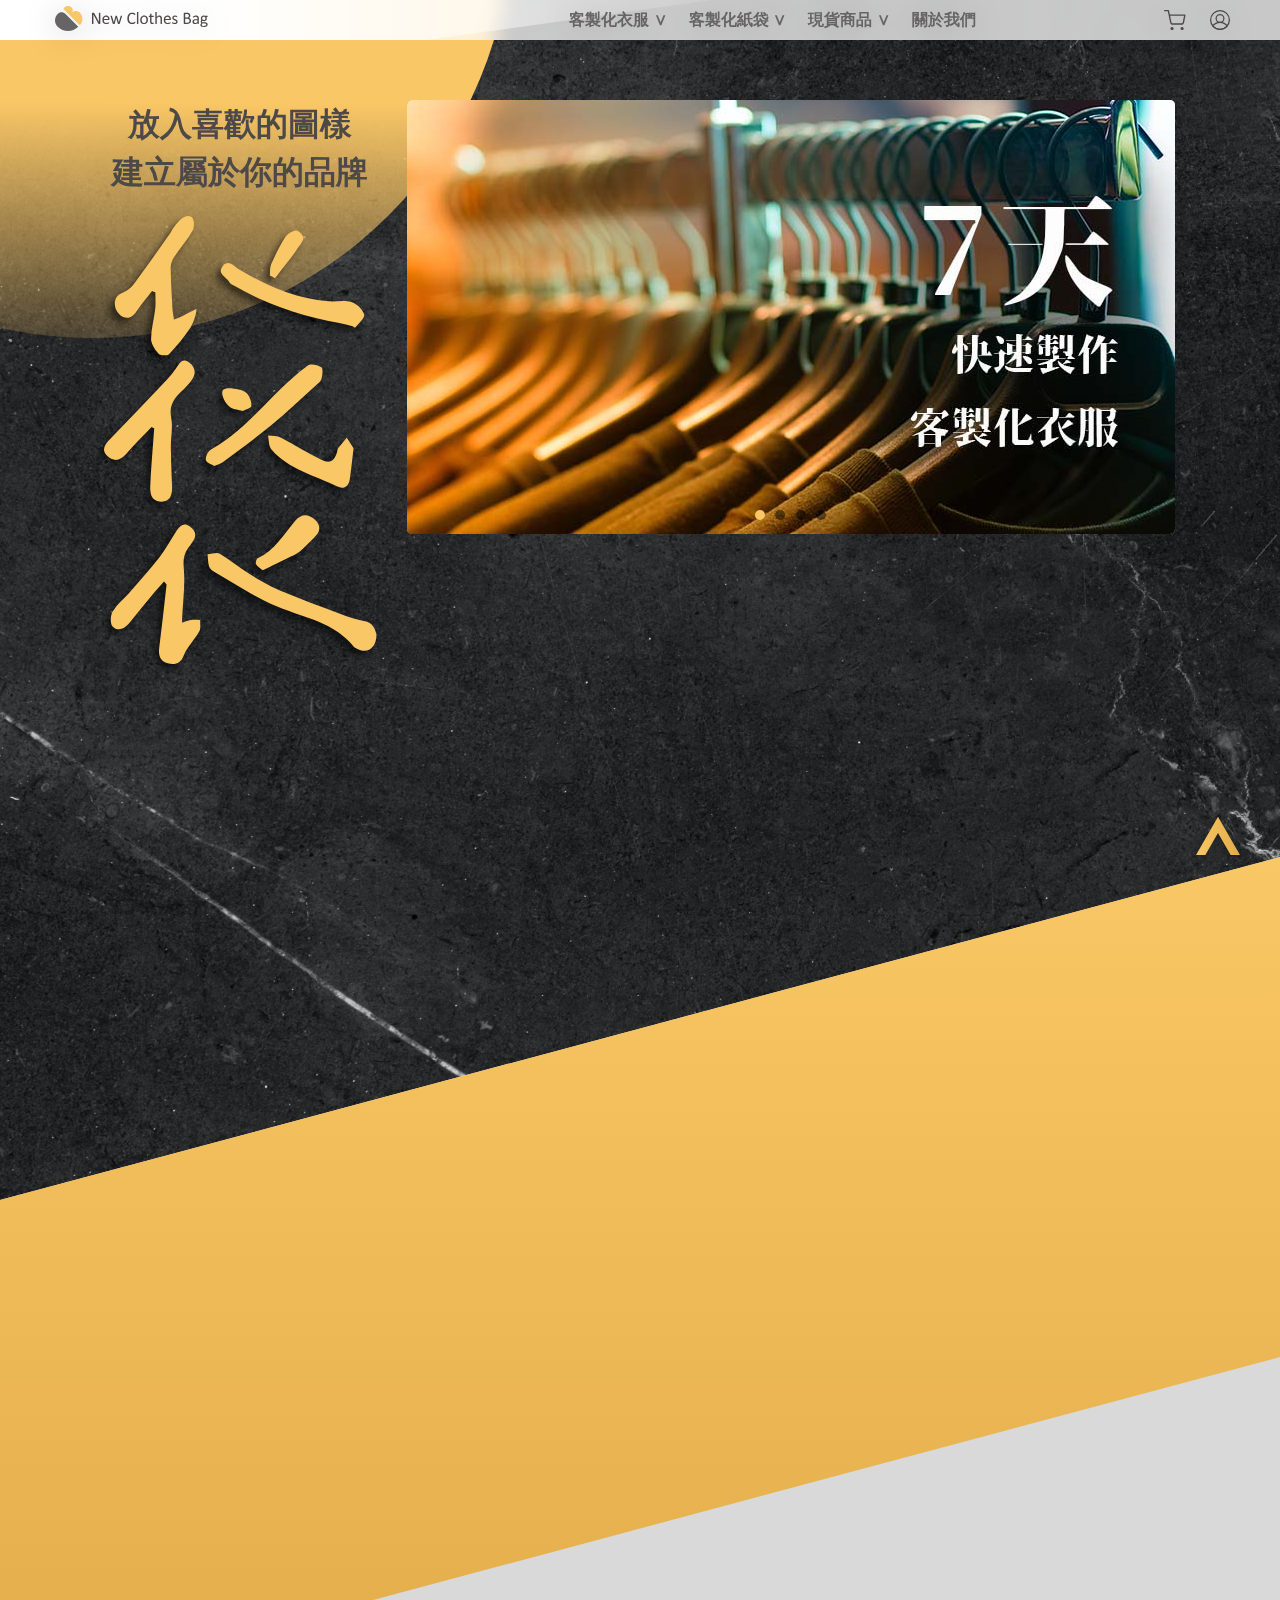
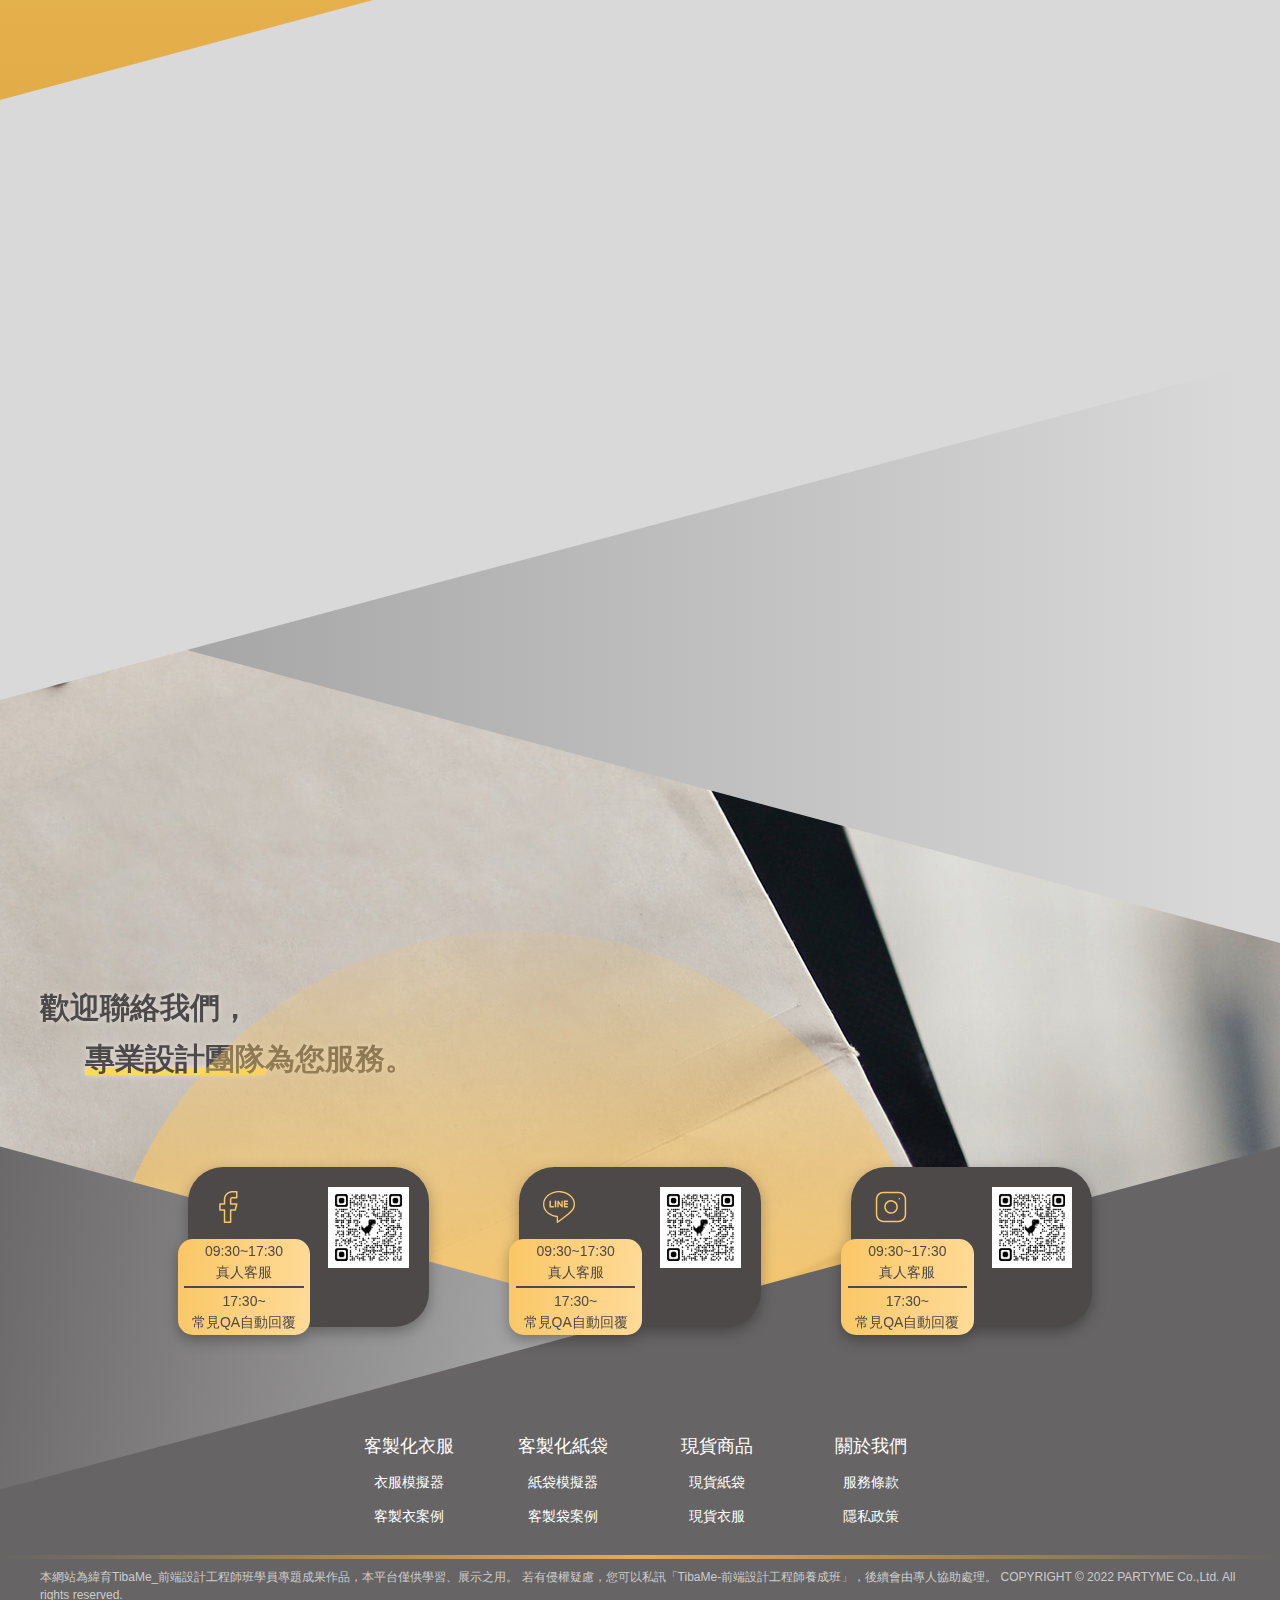
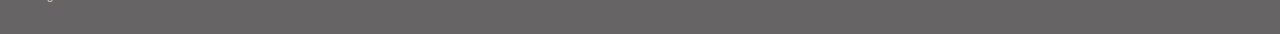
==== commit 274d027b: "fix add" ====
--- a/index.html
+++ b/index.html
@@ -267,7 +267,7 @@
     <footer>
         <div class="container footer">
             <div class="row">
-                <div class="col-10 col-md-10 col-mi-11">
+                <div class="col-10 col-md-10 col-mi-12">
                     <div class="contactUs row row-cols-3 row-cols-mi-3">
                         <div class="col">
                             <div class="contactUs-card">
@@ -352,7 +352,7 @@
                         </div>
                     </div>
                 </div>
-                <div class="col-lg-6 col-md-10 col-mi-10">
+                <div class="col-lg-6 col-md-10 col-mi-11">
                     <ul class="footer-wrap row">
                         <li class="col-3">
                             <a href="./custom_clothing_emulator.html">客製化衣服</a>
--- a/css/grid.css
+++ b/css/grid.css
@@ -18,6 +18,7 @@
     padding-right: 15px; 
     box-sizing: border-box;
 }
+.col-0{display: none;}
 .col-1{ width: 8.333333%; }
 .col-2{ width: 16.666666%; }
 .col-3{ width: 25%; }
@@ -32,6 +33,7 @@
 .col-12{ width: 100%; }
 
 @media screen and (max-width:767.98px){
+    .col-mi-0{display: none;}
     .col-mi-1{ width: 8.333333%; }
     .col-mi-2{ width: 16.666666%; }
     .col-mi-3{ width: 25%; }
@@ -47,6 +49,7 @@
 }
 
 @media screen and (min-width:768px){
+    .col-md-0{display: none;}
     .col-md-1{ width: 8.333333%; }
     .col-md-2{ width: 16.666666%; }
     .col-md-3{ width: 25%; }
@@ -61,6 +64,7 @@
     .col-md-12{ width: 100%; }
 }
 @media screen and (min-width:1024px){
+    .col-lg-0{display: none;}
     .col-lg-1{ width: 8.333333%; }
     .col-lg-2{ width: 16.666666%; }
     .col-lg-3{ width: 25%; }
@@ -75,6 +79,7 @@
     .col-lg-12{ width: 100%; }
 }
 @media screen and (min-width:1200px){
+    .col-xl-0{display: none;}
     .col-xl-1{ width: 8.333333%; }
     .col-xl-2{ width: 16.666666%; }
     .col-xl-3{ width: 25%; }
--- a/css/header.css
+++ b/css/header.css
@@ -18,7 +18,6 @@
 
     display: flex;
     justify-content: space-between;
-    align-self: center;
     align-items: center;
 }
 
@@ -29,6 +28,7 @@
 
 .header{
     filter: drop-shadow(0px 4px 15px rgba(0,0,0,.17));
+    j
 }
 
 
@@ -97,16 +97,36 @@
     display: none;
     position: absolute;
     background:#ffffff;
-    top: 100%;
+    top: -200%;
     z-index: 1000;
 }
 
-.main-nav .menu li:hover > a{
+/* .main-nav .menu li:hover > a{
     background-color: #FAC766;
-}
+} */
+ul.menu>li::after {
+    content: '';
+    position: absolute;
+    width: 100%;
+    transform: scaleX(0);
+    height: 3.5px;
+    left: 0;
+    bottom: 0;
+    transform-origin: bottom;
+    transition: transform 0.3s ease-in-out;
+    z-index: 999;
+}
+ul.menu>li:hover::after {
+    transform: scaleX(1);
+    background-color: #FAC766;
+    transform-origin: bottom;
+}
+
 
 .main-nav li:hover > .sub-menu{
     display: block;
+    top: 100%;
+    transition: top 0.3s ease-in-out;
 }
 
 .main-nav li:hover > .sub-menu a:hover{
@@ -120,6 +140,8 @@
     vertical-align: middle;
     /* z-index: 50; */
 }
+
+
 
 
 @media screen and (max-width:1023.98px){
@@ -191,14 +213,12 @@
         position: relative;
         color: #ffe1aa;
         background-color: #99999933;
-        width: calc(100% - 30px);
     }
     .main-nav a {
         display: block;
     }
-    .menu li ul{
-
-        padding-left: 30px;
+    .main-nav .menu ul li a{
+        padding:11px 11px 11px 31px ;
     }
     #menu-switch:checked + .header .main-nav {
         display: block;
@@ -220,6 +240,9 @@
         transform: rotate(-45deg);
         transition: top .3s 0s, transform .3s .3s;
     }
+    .main-nav .menu > li{
+        padding-bottom: 3px;
+    }
 }
 
 @media screen and (min-width:1024px) {
--- a/css/style.css
+++ b/css/style.css
@@ -55,6 +55,18 @@
 
 }
 
+/* 鎖定滾軸 */
+html.noscroll {
+    position: fixed; 
+    overflow-y: scroll;
+    width: 100%;
+}
+
+html.fixWindow {
+    position: fixed;
+    width: 100%;
+}
+
 
 
 .father{
@@ -130,9 +142,11 @@
 /* --多選按鈕-- */
 
 label {
-    padding: 0;
-    margin-right: 15px;
+    /* padding: 0; */
+    /* margin-right: 15px; */
     cursor: pointer;
+    font-size: 0;
+    vertical-align: middle;
 }
 input[type=checkbox] {
     display: none;
@@ -166,6 +180,83 @@
     padding: 5px;
 }
 
+/* 跳出視窗 */
+
+.dialog{
+    display: none;
+    position: fixed ;
+    width: 50%;
+    top: 0;
+    right: 0;
+    left: 0;
+    bottom: 0;
+    padding: 5px;
+    margin: 20% auto;
+    border: none;
+    background-color: rgba(225, 225, 225, 0.9);
+    box-shadow: 0 2px 6px #ccc;
+    border-radius: 10px;
+    z-index: 1000;
+    text-align: right;
+}
+
+.dialogOn{
+       display: inline-block;
+    }
+
+
+.dialog::backdrop {
+    background-color: rgba(0, 0, 0, 0.9);
+}
+.dialog span{
+    padding: 2px;
+    user-select: none;
+    cursor: pointer;
+}
+.dialog p{
+    text-align: center;
+    line-height: 1.5;
+    font-size: 20px;
+    font-weight: 600;
+}
+.dialog p+p{
+    text-align: center;
+    line-height: 1.5;
+    font-size: 18px;
+    font-weight: 300;
+}
+.allViewport{
+    display: none;
+    width: 100vw;
+    height: 100vh;
+    position: fixed ;
+    background-color: rgba(0,0,0,.7);
+    top: 0;
+    left: 0;
+    right: 0;
+    bottom: 0;
+    z-index: 999;
+}
+.allViewportOn{
+    display: block;
+}
+
+
+@media screen and (max-width:768px) {
+    .dialog p{
+        text-align: center;
+        line-height: 1.5;
+        font-size: 18px;
+        font-weight: 600;
+    }
+    .dialog p+p{
+        text-align: center;
+        line-height: 1.5;
+        font-size: 14px;
+        font-weight: 300;
+    }
+}
+
 /* --到最上面-- */
 .to-top{
     position: fixed;
@@ -217,6 +308,7 @@
     width: 200px;
     margin: 0 10px;
 
+
 }
 .swiper-slide img {
     background-color: #eee;
@@ -224,23 +316,58 @@
     width: 100%;
     height: 100%;
     object-fit: cover;
+    vertical-align: middle;
+    border-radius: 5px;
 }
 
 .more{
     position: absolute;
     bottom: 3px;
     right:6px;
-
+    cursor: pointer;
     z-index: 30;
 }
 .more img{
     width: 20px;
 }
 
-
-
-
-
+/* 實作案例調整 */
+
+.wrap{
+    width: 100%;
+    height: 200px;
+    padding: 0;
+    display: flex;
+    z-index: 50;
+}
+.wrap .swiper {
+    /* width: calc( 770px + 50vw - 617px - 14px); */
+    width: calc(100vw);
+    height: 200px;
+    right: 10px;
+    position: absolute;
+    overflow: hidden;
+
+}
+.swiper .swiper-wrapper{
+    width:1980px;
+    display: flex;
+    right: 0px;
+    flex-direction: row-reverse;
+    position: absolute;
+    transition: transform .7s;
+    transform: translate(0px);
+}
+
+
+.wrap .swiper .more{
+    position: absolute;
+    bottom: 3px;
+    right:6px;
+
+
+    z-index: 30;
+}
 
 
 
@@ -413,67 +540,66 @@
 
 
 /* ------顏色單選按紐------ */
-.radio label span:checked[name="color"] + span{
-    outline: 3px solid #FFB800;
-}
+
+.radio{
+    width: 100%;
+    margin: auto;
+    display: flex;
+    flex-wrap: wrap;
+    justify-content: start;
+}
+
+
 input[name="color"] + span{
     display: inline-block;
-    width: 30px;
-    height: 30px;
-    margin: 5px;
+    width: 25px;
+    height: 25px;
+    margin: 8px;
     border-radius: 4px;
-    background: #000;
-    outline: 3px solid ;
-    outline-offset: -3px;
-    cursor: pointer;
-}
-
-#color1{
+    /* background: #000; */
+    outline: 3px solid #00000000 ;
+    box-shadow: 2px 2px 3px #666464;
+    /* outline-offset: -3px; */
+    /* cursor: pointer; */
+}
+
+#color1+span{
     background: #4C4948;
-    outline: 3px solid #4C4948;
-}
-#color2{
+}
+#color2+span{
     background: #ffffff;
-    outline: 3px solid #ffffff;
-    outline-offset: -3px;
-}
-#color3{
+}
+#color3+span{
     background: #E20000;
-    outline: 3px solid #E20000;
-}
-#color4{
+}
+#color4+span{
     background: #4428B4;
-    outline: 3px solid #4428B4;
-}
-#color5{
+}
+#color5+span{
     background: #FFB800;
+}
+#color6+span{
+    background: #299fff;
+}
+#color7+span{
+    background: #9e9e9e;
+}
+#color8+span{
+    background: #ff9114;
+}
+#color9+span{
+    background: #fcee50;
+}
+#color10+span{
+    background: #006A37;
+}
+.radio input[name="color"]:checked + span{
     outline: 3px solid #FFB800;
 }
-#color6{
-    background: #299fff;
-    outline: 3px solid #299fff;
-}
-#color7{
-    background: #9e9e9e;
-    outline: 3px solid #9e9e9e;
-}
-#color8{
-    background: #ff9114;
-    outline: 3px solid #ff9114;
-}
-#color9{
-    background: #fcee50;
-    outline: 3px solid #fcee50;
-}
-#color10{
-    background: #006A37;
-    outline: 3px solid #006A37;
-}
-.radio label span:checked{
-    outline: 3px solid #FFB800;
-}
+
 
 .color{
+    
     position: relative;
     z-index: 50;
 }
@@ -508,6 +634,7 @@
 
 
 .fadeLeft{
+    display: none;
     opacity:0;
     transform: translateX(-100px);
     transition: .5s;
@@ -516,12 +643,14 @@
     
 
 .fadeLeftOn{
+    display: flex;
     opacity: 1;
     transform: translateX(0);
     transition: .5s;
 }
 
 .fadeRight{
+    display: none;
     opacity:0;
     transform: translateX(100px);
     transition: .5s;
@@ -530,6 +659,7 @@
     
 
 .fadeRightOn{
+    display: flex;
     opacity: 1;
     transform: translateX(0);
     transition: .5s;
@@ -554,4 +684,6 @@
 @keyframes baloon_3{
       0% {transform:translateY(0%);}
     100% {transform:translateY(-20%);}
-}+}
+
+
--- a/css/index.css
+++ b/css/index.css
@@ -21,7 +21,6 @@
 }
 .slogan{
     z-index: 35;
-    padding:5px 5em;
     text-align: center;
 }
 
@@ -30,6 +29,7 @@
 }
 
 .slogan p{
+    white-space:nowrap;
     font-size: 24pt;
     line-height: 36pt;
     font-weight: bold;
@@ -55,7 +55,6 @@
 .banner ul.slides{
     position: relative;
     max-width: 768px;
-    /* width: 100%; */
     height: 434px;
     list-style: none;
     /* margin: 0; */
@@ -67,7 +66,6 @@
 
 .banner li.slide{
     max-width: 800px;
-    width: 100%;
     margin: 0;
     padding: 0;
     width: inherit;
@@ -90,14 +88,14 @@
 .banner .slide:nth-of-type(2){
     background: url(../pic/banner/banner-2.jpg);
     max-width:800px;
+    background-position: right bottom;
+    width: 100%;
+    left: 100%;
+}
+.banner .slide:nth-of-type(3){
+    background: url(../pic/banner/banner-3.jpg);
+    max-width:800px;
     background-position: center;
-    width: 100%;
-    left: 100%;
-}
-.banner .slide:nth-of-type(3){
-    background: url(../pic/banner/banner-1.jpg);
-    max-width:800px;
-    background-position: right;
     width: 100%;
     left: 200%;
 }
@@ -465,8 +463,7 @@
 
 .guideSlogan-bc .container .row{
     display: block;
-    margin: 350px auto 350px 50px;
-    /* margin-bottom: 200px; */
+    margin: 350px -15px;
     position: relative;
     z-index: auto;
 }
@@ -495,7 +492,6 @@
     /* overflow: hidden; */
     z-index: 35;
     box-sizing: border-box;
-    
 }
 #guideSlogan2 p + p{
     text-indent: 1.5em;
@@ -522,7 +518,7 @@
     .slogans{justify-content: center;}
     .slogan{text-align: center;}
 
-    .bags-wrap .swiper{width: calc(100% - 16px);}
+    .bags-wrap .swiper{width: calc(100% - 17px);}
     .clothes-pic{
         display: none;
     }
@@ -539,6 +535,7 @@
     }
     .round{right: 70%;}
 }
+
 
 @media screen and (min-width:768px) {
     .slogans{justify-content: center;}
@@ -569,13 +566,19 @@
         width: 24px;
         transition: .7s;
     }
-
+    /* .guideSlogan-bc .container{
+        padding-right: 15px;
+        padding-left: 15px;
+    } */
 
     .container.bag{
         margin-top: 200px;
     }
     .guideSlogan1{
         margin-top: 550px;
+    }
+    .guideSlogan-bc .container .row{
+        /* margin: 350px 0px; */
     }
 }
 
